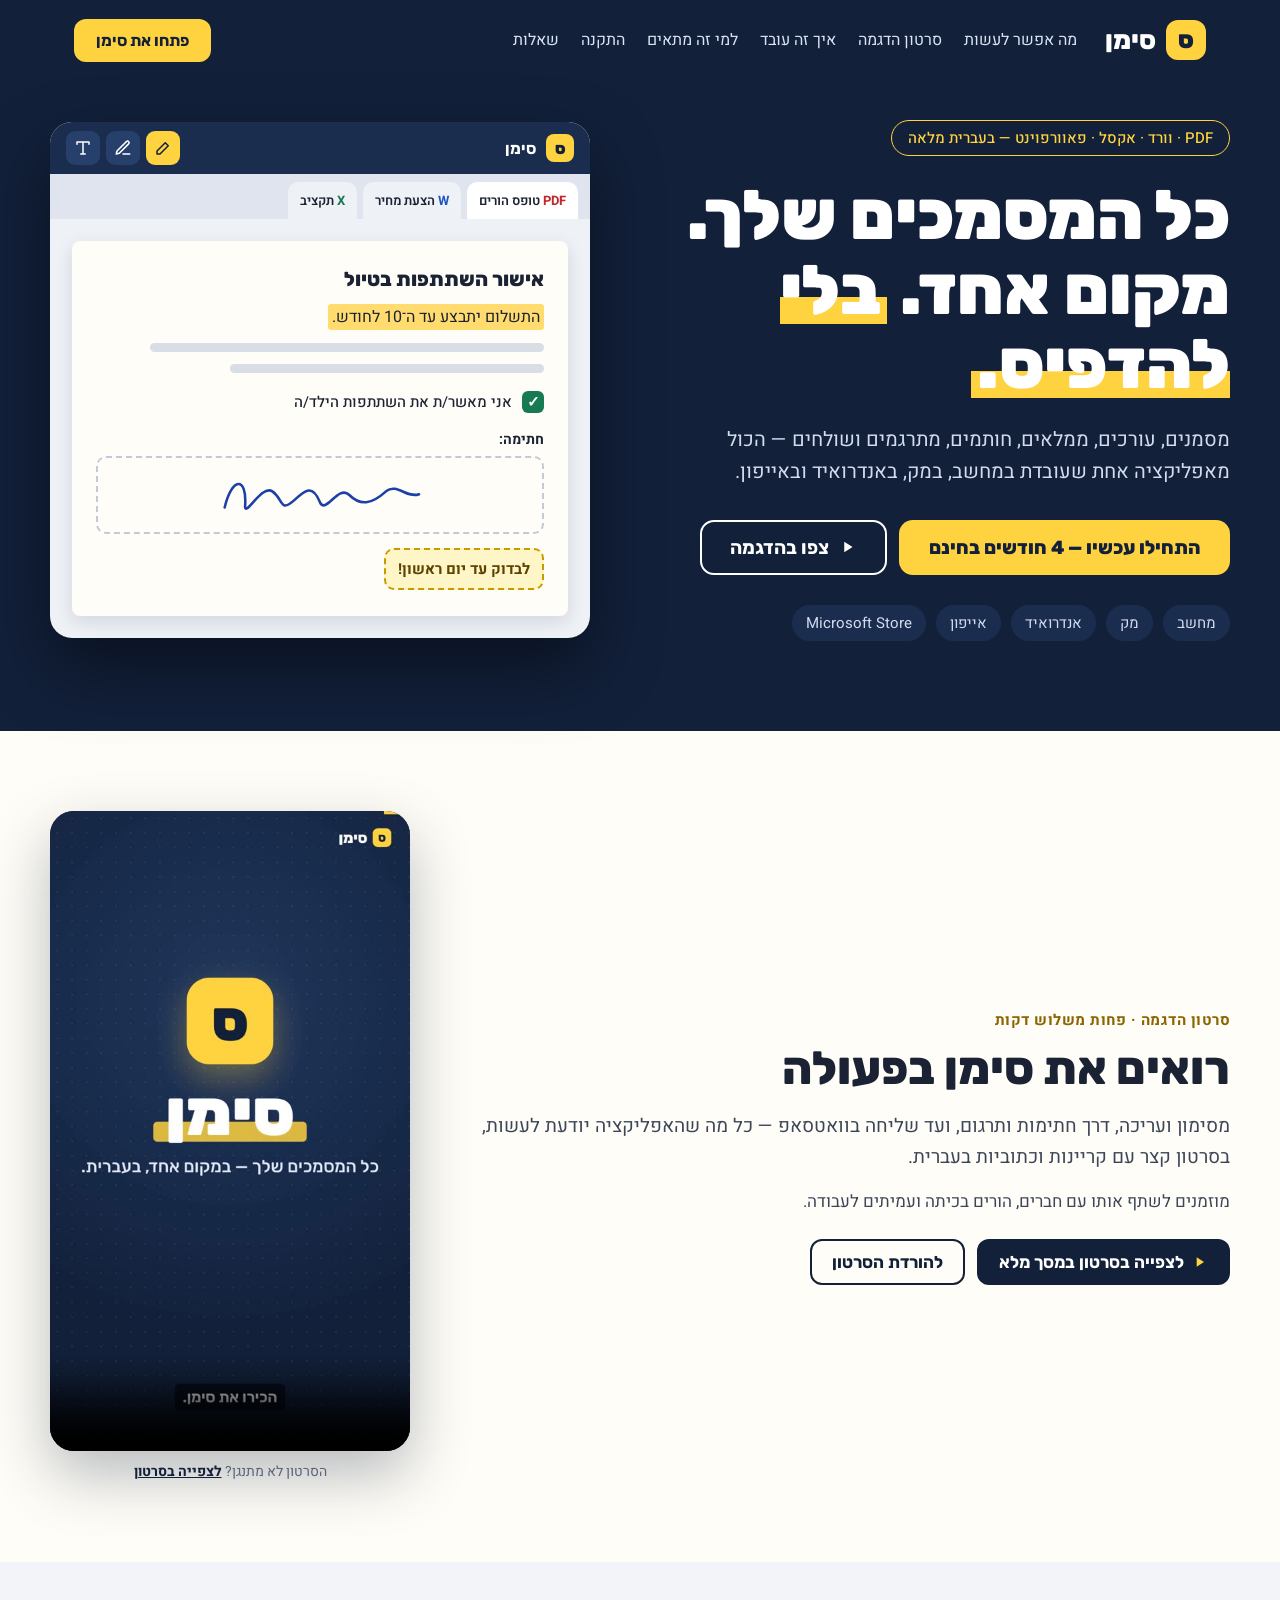
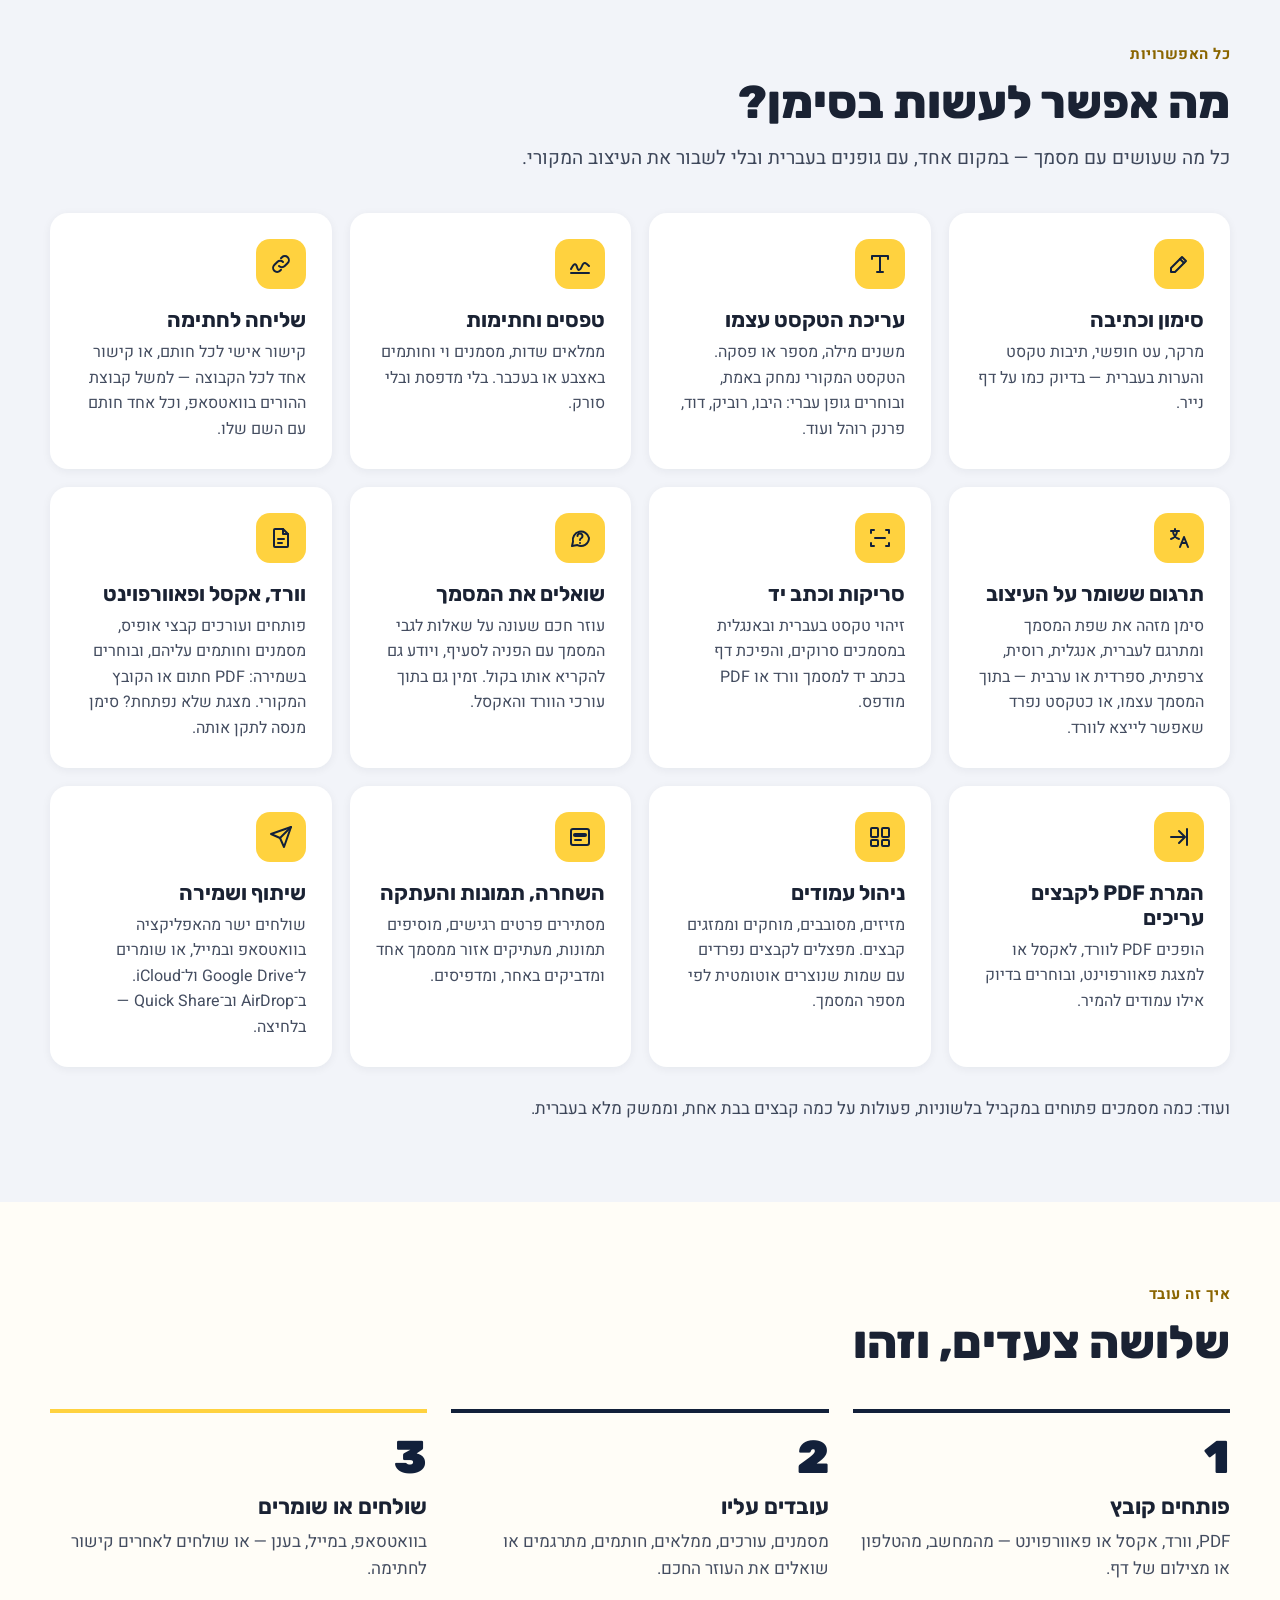
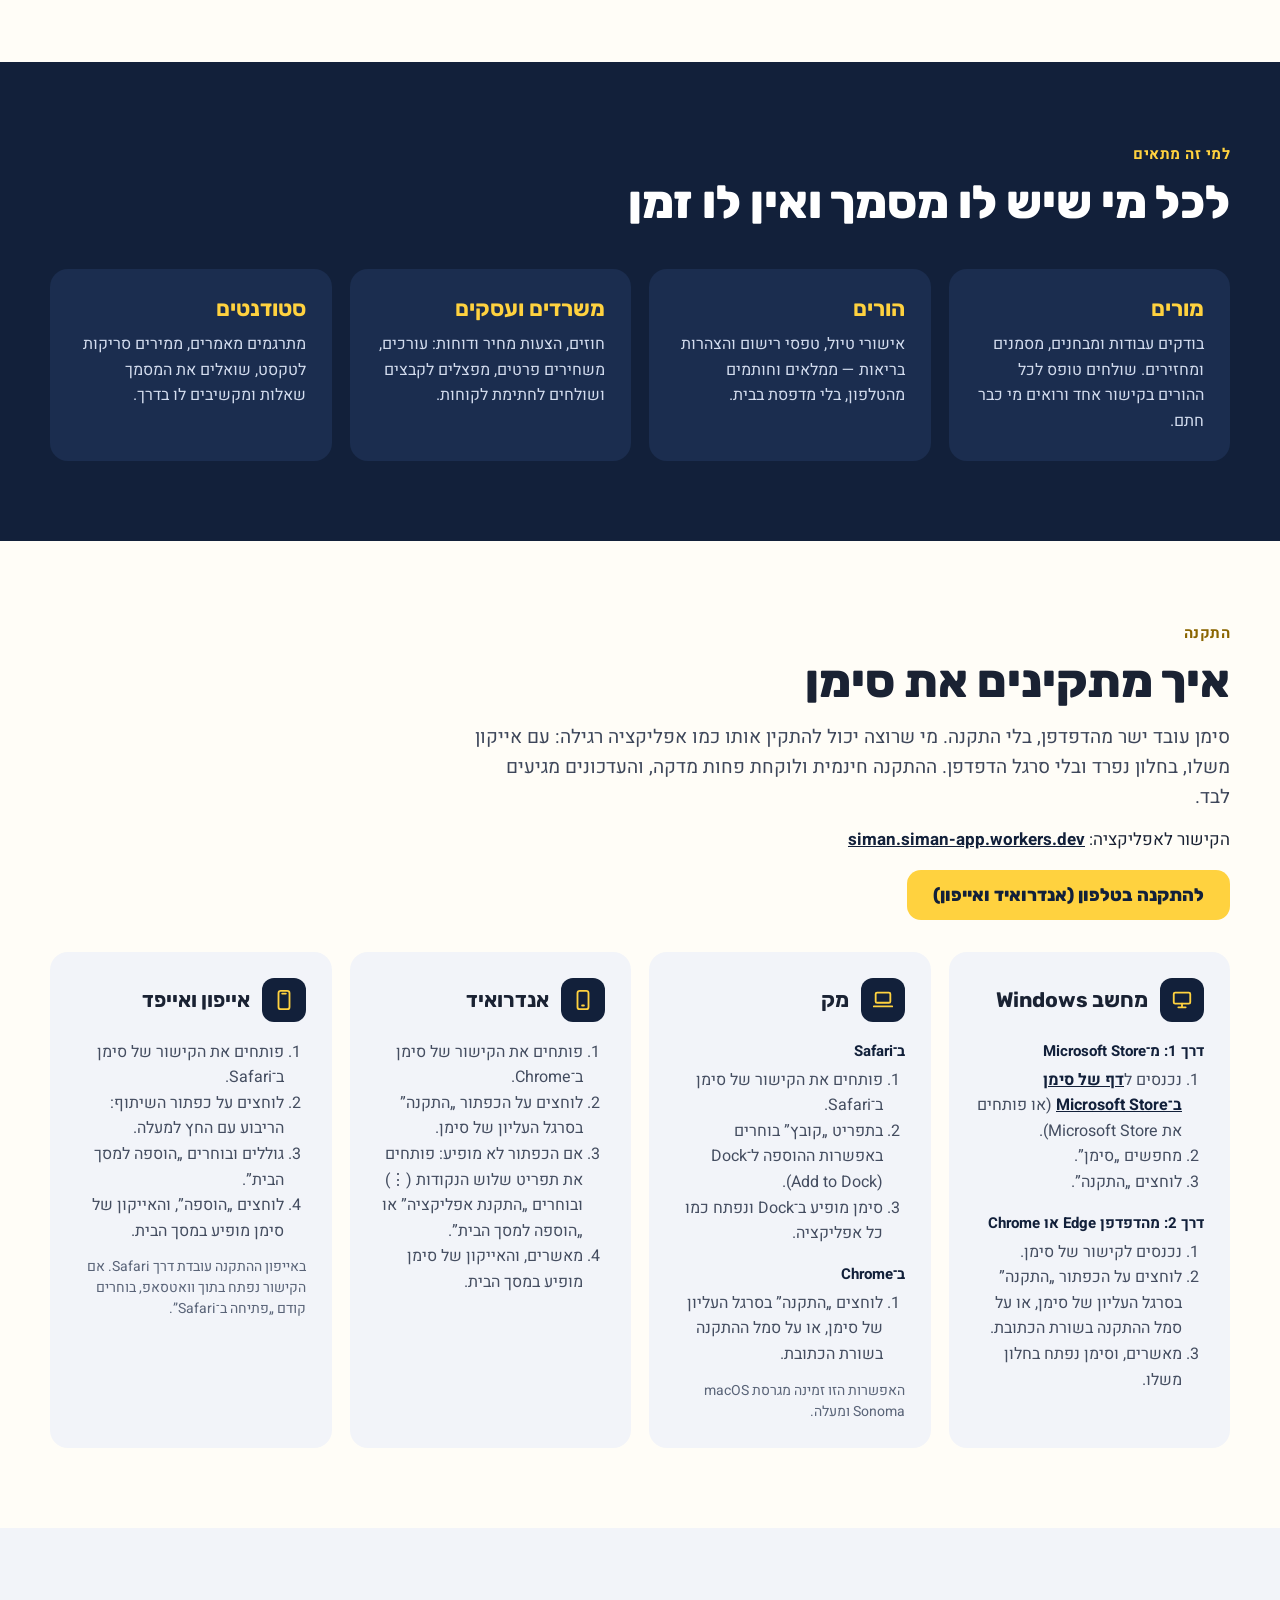
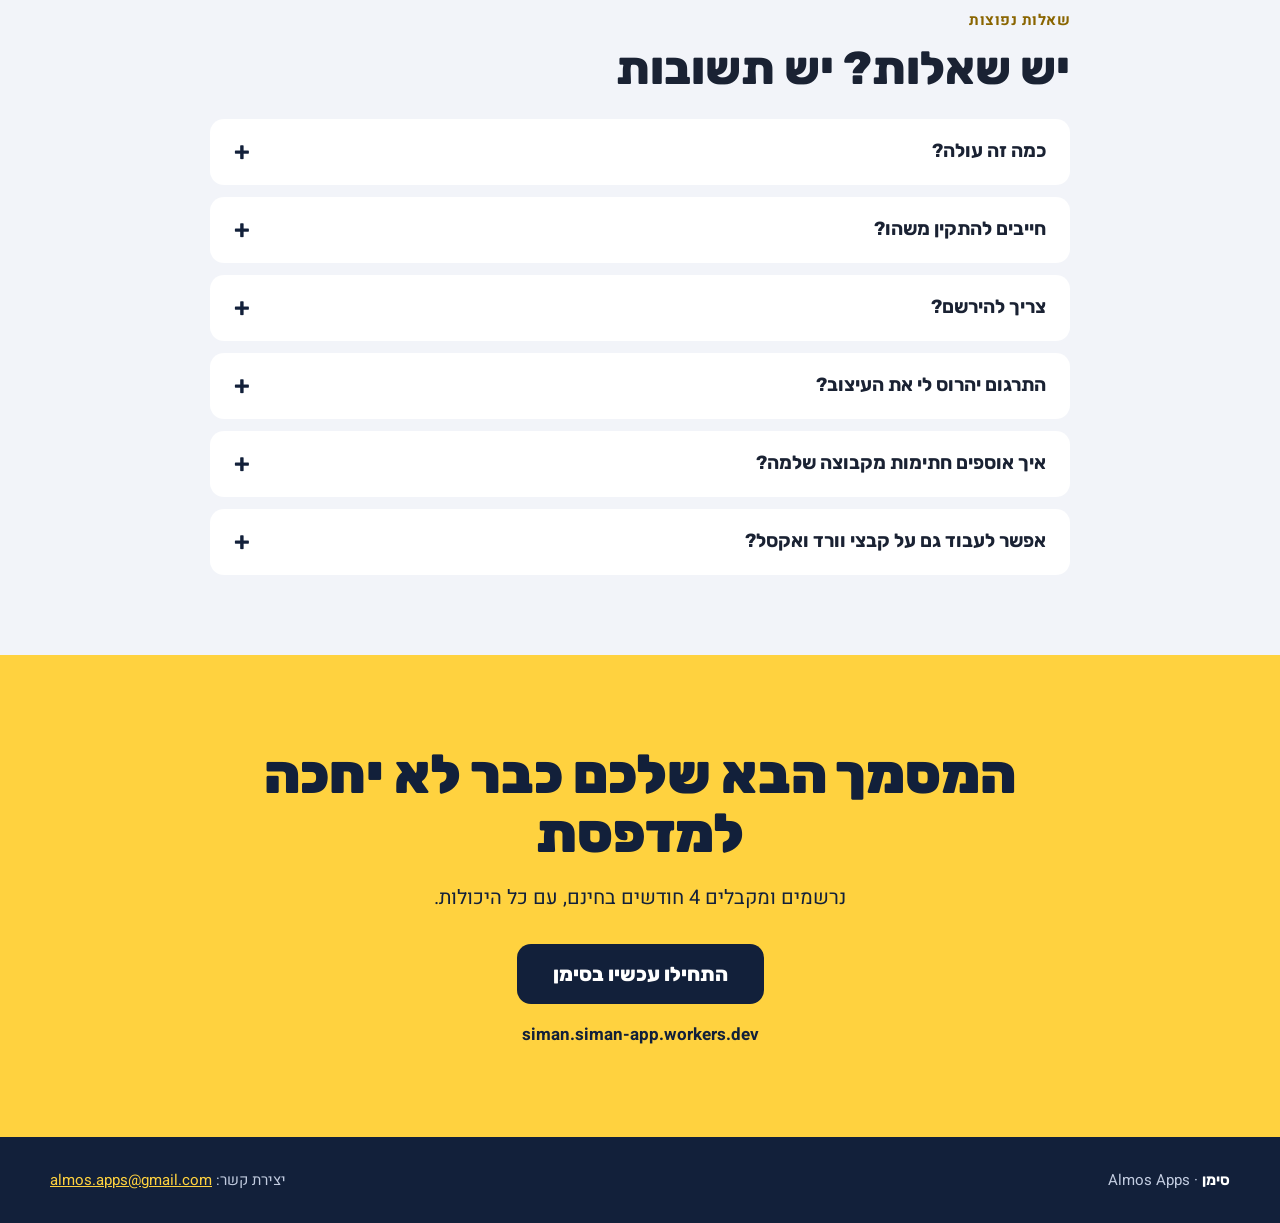
==== about.html @ 21845bb1 "Add files via upload" ====
<!doctype html>
<html lang="he" dir="rtl">
<head>
<meta charset="utf-8">
<script>if((location.protocol!=='https:'&&location.protocol!=='http:')||/\.github\.io$/.test(location.hostname))location.replace('https://siman.siman-app.workers.dev/about.html'+location.hash);</script>
<meta property="og:title" content="סימן — כל המסמכים שלך במקום אחד">
<meta property="og:description" content="חתימה, מילוי טפסים, סימון, תרגום ועריכה של מסמכים — בעברית מלאה.">
<meta property="og:image" content="https://siman.siman-app.workers.dev/icon-512.png">
<title>סימן — כל המסמכים שלך במקום אחד</title>
<meta name="viewport" content="width=device-width, initial-scale=1">
<meta name="description" content="סימן — מסמנים, עורכים, חותמים, מתרגמים ושולחים PDF, וורד, אקסל ופאוורפוינט. בעברית, בכל מכשיר.">
<meta property="og:title" content="סימן — כל המסמכים שלך במקום אחד">
<meta property="og:description" content="מסמנים, עורכים, חותמים, מתרגמים ושולחים — בלי להדפיס. התחילו בחינם.">
<link rel="icon" href="icon-192.png">
<style>html{scroll-behavior:smooth}*{box-sizing:border-box}img,video{max-width:100%}
@media print{#video video{display:none}#video .pv{display:block!important}header nav{display:none}section{break-inside:avoid}}</style>

<link rel="preconnect" href="https://fonts.googleapis.com">
<link href="https://fonts.googleapis.com/css2?family=Rubik:wght@400;500;600;700;800;900&amp;family=Heebo:wght@400;500;700&amp;display=swap" rel="stylesheet">
<style>
body{margin:0;background:#fffdf7}
a{color:#12203a}a:hover{color:#26406b}
details summary{cursor:pointer;list-style:none}
details summary::-webkit-details-marker{display:none}
details[open] .plus{transform:rotate(45deg)}
</style>

</head>
<body>


<div dir="rtl" style="direction: rtl; text-align: right; font-family: 'Heebo', 'Rubik', Arial, sans-serif; color: #1a2233; background: #fffdf7; min-height: 100vh">

<!-- NAV -->
<header style="background: #12203a; color: #ffffff">
<div style="max-width: 1180px; margin: 0 auto; padding: 18px 24px; display: flex; flex-wrap: wrap; align-items: center; gap: 16px 28px">
<a href="#top" style="display: flex; align-items: center; gap: 10px; text-decoration: none; color: #ffffff">
<span style="width: 40px; height: 40px; border-radius: 12px; background: #ffd23f; color: #12203a; display: flex; align-items: center; justify-content: center; font-family: 'Rubik', sans-serif; font-weight: 900; font-size: 24px">ס</span>
<span style="font-family: 'Rubik', sans-serif; font-weight: 800; font-size: 26px">סימן</span>
</a>
<nav style="display: flex; flex-wrap: wrap; gap: 6px 22px; flex: 1 1 320px; font-size: 16px">
<a href="#features" style="color: #dbe4f5; text-decoration: none; padding: 10px 0">מה אפשר לעשות</a>
<a href="#video" style="color: #dbe4f5; text-decoration: none; padding: 10px 0">סרטון הדגמה</a>
<a href="#how" style="color: #dbe4f5; text-decoration: none; padding: 10px 0">איך זה עובד</a>
<a href="#who" style="color: #dbe4f5; text-decoration: none; padding: 10px 0">למי זה מתאים</a>
<a href="#install" style="color: #dbe4f5; text-decoration: none; padding: 10px 0">התקנה</a>
<a href="#faq" style="color: #dbe4f5; text-decoration: none; padding: 10px 0">שאלות</a>
</nav>
<a href="https://siman.siman-app.workers.dev/" style="background: #ffd23f; color: #12203a; text-decoration: none; font-family: 'Rubik', sans-serif; font-weight: 700; font-size: 16px; padding: 12px 22px; border-radius: 12px">פתחו את סימן</a>
</div>
</header>

<!-- HERO -->
<section id="top" style="background: #12203a; color: #ffffff; padding: 40px 24px 90px">
<div style="max-width: 1180px; margin: 0 auto; display: flex; flex-wrap: wrap; align-items: center; gap: 56px">
<div style="flex: 1 1 440px; min-width: 0">
<span style="display: inline-block; border: 1px solid #ffd23f; color: #ffd23f; border-radius: 999px; padding: 6px 16px; font-size: 15px; font-weight: 500">PDF · וורד · אקסל · פאוורפוינט — בעברית מלאה</span>
<h1 style="font-family: 'Rubik', sans-serif; font-weight: 900; font-size: clamp(2.6rem, 5.4vw, 4.4rem); line-height: 1.08; margin: 22px 0 0">כל המסמכים שלך.<br>מקום אחד. <span style="background: linear-gradient(transparent 58%, #ffd23f 58%, #ffd23f 92%, transparent 92%); color: #ffffff; padding: 0 6px">בלי להדפיס.</span></h1>
<p style="font-size: 20px; line-height: 1.6; color: #d3dcee; margin: 22px 0 0; max-width: 560px">מסמנים, עורכים, ממלאים, חותמים, מתרגמים ושולחים — הכול מאפליקציה אחת שעובדת במחשב, במק, באנדרואיד ובאייפון.</p>
<div style="display: flex; flex-wrap: wrap; gap: 12px; margin-top: 32px">
<a href="https://siman.siman-app.workers.dev/" style="background: #ffd23f; color: #12203a; text-decoration: none; font-family: 'Rubik', sans-serif; font-weight: 800; font-size: 19px; padding: 16px 30px; border-radius: 14px">התחילו עכשיו — 4 חודשים בחינם</a>
<a href="#video" style="border: 2px solid #ffffff; color: #ffffff; text-decoration: none; font-family: 'Rubik', sans-serif; font-weight: 700; font-size: 19px; padding: 14px 28px; border-radius: 14px; display: inline-flex; align-items: center; gap: 10px"><svg aria-hidden="true" width="18" height="18" viewBox="0 0 24 24" fill="#ffffff"><path d="M7 5v14l11-7z"></path></svg>צפו בהדגמה</a>
</div>
<div style="display: flex; flex-wrap: wrap; gap: 10px; margin-top: 30px; font-size: 15px; color: #d3dcee">
<span style="background: #1b2d4f; border-radius: 999px; padding: 7px 14px">מחשב</span>
<span style="background: #1b2d4f; border-radius: 999px; padding: 7px 14px">מק</span>
<span style="background: #1b2d4f; border-radius: 999px; padding: 7px 14px">אנדרואיד</span>
<span style="background: #1b2d4f; border-radius: 999px; padding: 7px 14px">אייפון</span>
<span style="background: #1b2d4f; border-radius: 999px; padding: 7px 14px">Microsoft Store</span>
</div>
</div>

<!-- hero mockup -->
<div style="flex: 1 1 420px; min-width: 0; max-width: 540px">
<div style="background: #eef1f6; border-radius: 22px; overflow: hidden; box-shadow: 0 30px 70px rgba(0,0,0,0.45); color: #1a2233">
<div style="background: #1b2d4f; color: #ffffff; height: 52px; display: flex; align-items: center; gap: 10px; padding: 0 16px">
<span style="width: 28px; height: 28px; border-radius: 8px; background: #ffd23f; color: #12203a; font-family: 'Rubik', sans-serif; font-weight: 900; display: flex; align-items: center; justify-content: center">ס</span>
<b style="font-family: 'Rubik', sans-serif">סימן</b>
<div style="display: flex; gap: 6px; margin-inline-start: auto">
<span style="width: 34px; height: 34px; border-radius: 9px; background: #ffd23f; display: flex; align-items: center; justify-content: center"><svg aria-hidden="true" width="18" height="18" viewBox="0 0 24 24" fill="none" stroke="#12203a" stroke-width="2" stroke-linecap="round" stroke-linejoin="round"><path d="M4 20h4L19 9l-4-4L4 16z"></path></svg></span>
<span style="width: 34px; height: 34px; border-radius: 9px; background: #26406b; display: flex; align-items: center; justify-content: center"><svg aria-hidden="true" width="18" height="18" viewBox="0 0 24 24" fill="none" stroke="#ffffff" stroke-width="2" stroke-linecap="round" stroke-linejoin="round"><path d="M12 20h9M16.5 3.5a2.1 2.1 0 013 3L7 19l-4 1 1-4z"></path></svg></span>
<span style="width: 34px; height: 34px; border-radius: 9px; background: #26406b; display: flex; align-items: center; justify-content: center"><svg aria-hidden="true" width="18" height="18" viewBox="0 0 24 24" fill="none" stroke="#ffffff" stroke-width="2" stroke-linecap="round" stroke-linejoin="round"><path d="M4 7V4h16v3M9 20h6M12 4v16"></path></svg></span>
</div>
</div>
<div style="display: flex; gap: 6px; padding: 8px 12px 0; background: #dfe4ee; font-size: 13px; font-weight: 600">
<span style="background: #ffffff; border-radius: 10px 10px 0 0; padding: 9px 12px"><b style="color: #c2282d">PDF</b> טופס הורים</span>
<span style="background: #eef1f6; border-radius: 10px 10px 0 0; padding: 9px 12px"><b style="color: #1f56c4">W</b> הצעת מחיר</span>
<span style="background: #eef1f6; border-radius: 10px 10px 0 0; padding: 9px 12px"><b style="color: #177a53">X</b> תקציב</span>
</div>
<div style="padding: 22px">
<div style="background: #fffdf7; border-radius: 8px; box-shadow: 0 6px 18px rgba(20,30,60,0.12); padding: 26px 24px">
<div style="font-family: 'Rubik', sans-serif; font-weight: 800; font-size: 20px">אישור השתתפות בטיול</div>
<div style="margin-top: 14px; font-size: 16px"><span style="background: rgba(255,210,63,0.75); border-radius: 3px; padding: 1px 4px">התשלום יתבצע עד ה־10 לחודש.</span></div>
<div style="height: 9px; border-radius: 5px; background: #d9dde6; margin-top: 14px; width: 88%"></div>
<div style="height: 9px; border-radius: 5px; background: #d9dde6; margin-top: 12px; width: 70%"></div>
<div style="display: flex; align-items: center; gap: 10px; margin-top: 18px; font-size: 15px; font-weight: 500"><span style="width: 22px; height: 22px; border-radius: 6px; background: #177a53; color: #ffffff; display: flex; align-items: center; justify-content: center; font-weight: 900">✓</span>אני מאשר/ת את השתתפות הילד/ה</div>
<div style="margin-top: 16px; font-size: 14px; font-weight: 700">חתימה:</div>
<div style="border: 2px dashed #c3c9d6; border-radius: 10px; height: 78px; margin-top: 6px; display: flex; align-items: center; justify-content: center">
<svg aria-hidden="true" viewBox="0 0 300 90" width="220" height="66"><path d="M20 62 C 30 20, 50 20, 48 58 C 46 80, 70 30, 85 40 C 100 50, 95 70, 115 52 C 130 38, 140 30, 150 55 C 158 72, 175 30, 190 45 C 205 60, 220 58, 240 40 C 255 28, 268 50, 285 44" stroke="#1c3fa8" stroke-width="3.5" fill="none" stroke-linecap="round"></path></svg>
</div>
<div style="margin-top: 14px; display: inline-block; background: #fff6c7; border: 2px dashed #c99a00; border-radius: 10px; padding: 8px 12px; font-weight: 700; color: #5c4300; font-size: 15px">לבדוק עד יום ראשון!</div>
</div>
</div>
</div>
</div>
</div>
</section>

<!-- VIDEO -->
<section id="video" style="padding: 80px 24px; background: #fffdf7">
<div style="max-width: 1180px; margin: 0 auto; display: flex; flex-wrap: wrap; align-items: center; gap: 48px">
<div style="flex: 1 1 380px; min-width: 0">
<span style="color: #8a6500; font-weight: 700; font-size: 15px; letter-spacing: 0.5px">סרטון הדגמה · פחות משלוש דקות</span>
<h2 style="font-family: 'Rubik', sans-serif; font-weight: 800; font-size: clamp(2rem, 3.6vw, 2.9rem); line-height: 1.15; margin: 10px 0 0">רואים את סימן בפעולה</h2>
<p style="font-size: 19px; line-height: 1.65; color: #3d4659; margin: 16px 0 0">מסימון ועריכה, דרך חתימות ותרגום, ועד שליחה בוואטסאפ — כל מה שהאפליקציה יודעת לעשות, בסרטון קצר עם קריינות וכתוביות בעברית.</p>
<p style="font-size: 17px; line-height: 1.6; color: #3d4659; margin: 14px 0 0">מוזמנים לשתף אותו עם חברים, הורים בכיתה ועמיתים לעבודה.</p>
<div style="display: flex; flex-wrap: wrap; gap: 12px; margin-top: 24px">
<a href="#video" id="fsVid" style="background: #12203a; color: #ffffff; text-decoration: none; font-family: 'Rubik', sans-serif; font-weight: 700; font-size: 17px; padding: 13px 22px; border-radius: 12px; display: inline-flex; align-items: center; gap: 8px"><svg aria-hidden="true" width="16" height="16" viewBox="0 0 24 24" fill="#ffd23f"><path d="M7 5v14l11-7z"></path></svg>לצפייה בסרטון במסך מלא</a>
<a href="https://siman.siman-app.workers.dev/siman-demo.mp4" id="dlVid" download="סימן-סרטון-הדגמה.mp4" style="border: 2px solid #12203a; color: #12203a; text-decoration: none; font-family: 'Rubik', sans-serif; font-weight: 700; font-size: 17px; padding: 11px 20px; border-radius: 12px">להורדת הסרטון</a>
</div>
</div>
<div style="flex: 0 1 360px; min-width: 0; margin: 0 auto">
<video src="https://siman.siman-app.workers.dev/siman-demo.mp4" poster="[data-uri]" controls="controls" playsinline="playsinline" preload="metadata" aria-label="סרטון הדגמה של סימן" style="display: block; width: 100%; max-width: 360px; aspect-ratio: 9 / 16; border-radius: 24px; background: #12203a; box-shadow: 0 24px 60px rgba(18,32,58,0.3)"></video><p class="vfb" style="font-size: 14px; color: #5a6478; text-align: center; margin: 10px 0 0">הסרטון לא מתנגן? <a href="https://siman.siman-app.workers.dev/siman-demo.mp4" style="color: #12203a; font-weight: 700">לצפייה בסרטון</a></p><a class="pv" href="https://siman.siman-app.workers.dev/siman-demo.mp4" style="display:none;text-align:center;font-weight:700;font-size:18px;color:#12203a">לצפייה בסרטון ההדגמה: siman.siman-app.workers.dev/about.html</a>
</div>
</div>
</section>

<!-- FEATURES -->
<section id="features" style="padding: 80px 24px; background: #f2f4f9">
<div style="max-width: 1180px; margin: 0 auto">
<div style="max-width: 720px">
<span style="color: #8a6500; font-weight: 700; font-size: 15px; letter-spacing: 0.5px">כל האפשרויות</span>
<h2 style="font-family: 'Rubik', sans-serif; font-weight: 800; font-size: clamp(2rem, 3.6vw, 2.9rem); line-height: 1.15; margin: 10px 0 0">מה אפשר לעשות בסימן?</h2>
<p style="font-size: 19px; line-height: 1.6; color: #3d4659; margin: 14px 0 0">כל מה שעושים עם מסמך — במקום אחד, עם גופנים בעברית ובלי לשבור את העיצוב המקורי.</p>
</div>
<div style="display: grid; grid-template-columns: repeat(auto-fill, minmax(260px, 1fr)); gap: 18px; margin-top: 40px">

<div style="background: #ffffff; border-radius: 18px; padding: 26px; box-shadow: 0 2px 10px rgba(18,32,58,0.06)">
<span style="width: 50px; height: 50px; border-radius: 14px; background: #ffd23f; display: flex; align-items: center; justify-content: center"><svg aria-hidden="true" width="24" height="24" viewBox="0 0 24 24" fill="none" stroke="#12203a" stroke-width="2" stroke-linecap="round" stroke-linejoin="round"><path d="M4 20h4L19 9l-4-4L4 16z"></path><path d="M13 7l4 4"></path></svg></span>
<h3 style="font-family: 'Rubik', sans-serif; font-weight: 700; font-size: 21px; margin: 18px 0 0">סימון וכתיבה</h3>
<p style="font-size: 16px; line-height: 1.6; color: #444d60; margin: 8px 0 0">מרקר, עט חופשי, תיבות טקסט והערות בעברית — בדיוק כמו על דף נייר.</p>
</div>

<div style="background: #ffffff; border-radius: 18px; padding: 26px; box-shadow: 0 2px 10px rgba(18,32,58,0.06)">
<span style="width: 50px; height: 50px; border-radius: 14px; background: #ffd23f; display: flex; align-items: center; justify-content: center"><svg aria-hidden="true" width="24" height="24" viewBox="0 0 24 24" fill="none" stroke="#12203a" stroke-width="2" stroke-linecap="round" stroke-linejoin="round"><path d="M4 7V4h16v3M9 20h6M12 4v16"></path></svg></span>
<h3 style="font-family: 'Rubik', sans-serif; font-weight: 700; font-size: 21px; margin: 18px 0 0">עריכת הטקסט עצמו</h3>
<p style="font-size: 16px; line-height: 1.6; color: #444d60; margin: 8px 0 0">משנים מילה, מספר או פסקה. הטקסט המקורי נמחק באמת, ובוחרים גופן עברי: היבו, רוביק, דוד, פרנק רוהל ועוד.</p>
</div>

<div style="background: #ffffff; border-radius: 18px; padding: 26px; box-shadow: 0 2px 10px rgba(18,32,58,0.06)">
<span style="width: 50px; height: 50px; border-radius: 14px; background: #ffd23f; display: flex; align-items: center; justify-content: center"><svg aria-hidden="true" width="24" height="24" viewBox="0 0 24 24" fill="none" stroke="#12203a" stroke-width="2" stroke-linecap="round" stroke-linejoin="round"><path d="M3 17c3-6 5-6 6-2s3 4 5-1 4-3 7 0"></path><path d="M3 21h18"></path></svg></span>
<h3 style="font-family: 'Rubik', sans-serif; font-weight: 700; font-size: 21px; margin: 18px 0 0">טפסים וחתימות</h3>
<p style="font-size: 16px; line-height: 1.6; color: #444d60; margin: 8px 0 0">ממלאים שדות, מסמנים וי וחותמים באצבע או בעכבר. בלי מדפסת ובלי סורק.</p>
</div>

<div style="background: #ffffff; border-radius: 18px; padding: 26px; box-shadow: 0 2px 10px rgba(18,32,58,0.06)">
<span style="width: 50px; height: 50px; border-radius: 14px; background: #ffd23f; display: flex; align-items: center; justify-content: center"><svg aria-hidden="true" width="24" height="24" viewBox="0 0 24 24" fill="none" stroke="#12203a" stroke-width="2" stroke-linecap="round" stroke-linejoin="round"><path d="M10 14a4 4 0 005.7 0l3-3a4 4 0 00-5.7-5.7l-1 1"></path><path d="M14 10a4 4 0 00-5.7 0l-3 3a4 4 0 005.7 5.7l1-1"></path></svg></span>
<h3 style="font-family: 'Rubik', sans-serif; font-weight: 700; font-size: 21px; margin: 18px 0 0">שליחה לחתימה</h3>
<p style="font-size: 16px; line-height: 1.6; color: #444d60; margin: 8px 0 0">קישור אישי לכל חותם, או קישור אחד לכל הקבוצה — למשל קבוצת ההורים בוואטסאפ, וכל אחד חותם עם השם שלו.</p>
</div>

<div style="background: #ffffff; border-radius: 18px; padding: 26px; box-shadow: 0 2px 10px rgba(18,32,58,0.06)">
<span style="width: 50px; height: 50px; border-radius: 14px; background: #ffd23f; display: flex; align-items: center; justify-content: center"><svg aria-hidden="true" width="24" height="24" viewBox="0 0 24 24" fill="none" stroke="#12203a" stroke-width="2" stroke-linecap="round" stroke-linejoin="round"><path d="M4 5h8M8 3v2M6 5c0 4 3 7 6 8M10 5c0 4-3 7-6 8"></path><path d="M13 21l4-10 4 10M14.5 17h5"></path></svg></span>
<h3 style="font-family: 'Rubik', sans-serif; font-weight: 700; font-size: 21px; margin: 18px 0 0">תרגום ששומר על העיצוב</h3>
<p style="font-size: 16px; line-height: 1.6; color: #444d60; margin: 8px 0 0">סימן מזהה את שפת המסמך ומתרגם לעברית, אנגלית, רוסית, צרפתית, ספרדית או ערבית — בתוך המסמך עצמו, או כטקסט נפרד שאפשר לייצא לוורד.</p>
</div>

<div style="background: #ffffff; border-radius: 18px; padding: 26px; box-shadow: 0 2px 10px rgba(18,32,58,0.06)">
<span style="width: 50px; height: 50px; border-radius: 14px; background: #ffd23f; display: flex; align-items: center; justify-content: center"><svg aria-hidden="true" width="24" height="24" viewBox="0 0 24 24" fill="none" stroke="#12203a" stroke-width="2" stroke-linecap="round" stroke-linejoin="round"><path d="M3 7V4h3M18 4h3v3M21 17v3h-3M6 20H3v-3"></path><path d="M7 12h10"></path></svg></span>
<h3 style="font-family: 'Rubik', sans-serif; font-weight: 700; font-size: 21px; margin: 18px 0 0">סריקות וכתב יד</h3>
<p style="font-size: 16px; line-height: 1.6; color: #444d60; margin: 8px 0 0">זיהוי טקסט בעברית ובאנגלית במסמכים סרוקים, והפיכת דף בכתב יד למסמך וורד או PDF מודפס.</p>
</div>

<div style="background: #ffffff; border-radius: 18px; padding: 26px; box-shadow: 0 2px 10px rgba(18,32,58,0.06)">
<span style="width: 50px; height: 50px; border-radius: 14px; background: #ffd23f; display: flex; align-items: center; justify-content: center"><svg aria-hidden="true" width="24" height="24" viewBox="0 0 24 24" fill="none" stroke="#12203a" stroke-width="2" stroke-linecap="round" stroke-linejoin="round"><path d="M21 12a8 8 0 01-11.6 7.1L4 20l1-4.4A8 8 0 1121 12z"></path><path d="M9.5 10a2.5 2.5 0 114 2c-.8.5-1.5 1-1.5 2M12 17h.01"></path></svg></span>
<h3 style="font-family: 'Rubik', sans-serif; font-weight: 700; font-size: 21px; margin: 18px 0 0">שואלים את המסמך</h3>
<p style="font-size: 16px; line-height: 1.6; color: #444d60; margin: 8px 0 0">עוזר חכם שעונה על שאלות לגבי המסמך עם הפניה לסעיף, ויודע גם להקריא אותו בקול. זמין גם בתוך עורכי הוורד והאקסל.</p>
</div>

<div style="background: #ffffff; border-radius: 18px; padding: 26px; box-shadow: 0 2px 10px rgba(18,32,58,0.06)">
<span style="width: 50px; height: 50px; border-radius: 14px; background: #ffd23f; display: flex; align-items: center; justify-content: center"><svg aria-hidden="true" width="24" height="24" viewBox="0 0 24 24" fill="none" stroke="#12203a" stroke-width="2" stroke-linecap="round" stroke-linejoin="round"><path d="M14 3H6a1 1 0 00-1 1v16a1 1 0 001 1h12a1 1 0 001-1V8z"></path><path d="M14 3v5h5M9 13h6M9 17h4"></path></svg></span>
<h3 style="font-family: 'Rubik', sans-serif; font-weight: 700; font-size: 21px; margin: 18px 0 0">וורד, אקסל ופאוורפוינט</h3>
<p style="font-size: 16px; line-height: 1.6; color: #444d60; margin: 8px 0 0">פותחים ועורכים קבצי אופיס, מסמנים וחותמים עליהם, ובוחרים בשמירה: PDF חתום או הקובץ המקורי. מצגת שלא נפתחת? סימן מנסה לתקן אותה.</p>
</div>

<div style="background: #ffffff; border-radius: 18px; padding: 26px; box-shadow: 0 2px 10px rgba(18,32,58,0.06)">
<span style="width: 50px; height: 50px; border-radius: 14px; background: #ffd23f; display: flex; align-items: center; justify-content: center"><svg aria-hidden="true" width="24" height="24" viewBox="0 0 24 24" fill="none" stroke="#12203a" stroke-width="2" stroke-linecap="round" stroke-linejoin="round"><path d="M4 12h12M12 6l6 6-6 6"></path><path d="M20 4v16"></path></svg></span>
<h3 style="font-family: 'Rubik', sans-serif; font-weight: 700; font-size: 21px; margin: 18px 0 0">המרת PDF לקבצים עריכים</h3>
<p style="font-size: 16px; line-height: 1.6; color: #444d60; margin: 8px 0 0">הופכים PDF לוורד, לאקסל או למצגת פאוורפוינט, ובוחרים בדיוק אילו עמודים להמיר.</p>
</div>

<div style="background: #ffffff; border-radius: 18px; padding: 26px; box-shadow: 0 2px 10px rgba(18,32,58,0.06)">
<span style="width: 50px; height: 50px; border-radius: 14px; background: #ffd23f; display: flex; align-items: center; justify-content: center"><svg aria-hidden="true" width="24" height="24" viewBox="0 0 24 24" fill="none" stroke="#12203a" stroke-width="2" stroke-linecap="round" stroke-linejoin="round"><rect x="3" y="3" width="7" height="9" rx="1"></rect><rect x="14" y="3" width="7" height="9" rx="1"></rect><rect x="3" y="15" width="7" height="6" rx="1"></rect><rect x="14" y="15" width="7" height="6" rx="1"></rect></svg></span>
<h3 style="font-family: 'Rubik', sans-serif; font-weight: 700; font-size: 21px; margin: 18px 0 0">ניהול עמודים</h3>
<p style="font-size: 16px; line-height: 1.6; color: #444d60; margin: 8px 0 0">מזיזים, מסובבים, מוחקים וממזגים קבצים. מפצלים לקבצים נפרדים עם שמות שנוצרים אוטומטית לפי מספר המסמך.</p>
</div>

<div style="background: #ffffff; border-radius: 18px; padding: 26px; box-shadow: 0 2px 10px rgba(18,32,58,0.06)">
<span style="width: 50px; height: 50px; border-radius: 14px; background: #ffd23f; display: flex; align-items: center; justify-content: center"><svg aria-hidden="true" width="24" height="24" viewBox="0 0 24 24" fill="none" stroke="#12203a" stroke-width="2" stroke-linecap="round" stroke-linejoin="round"><rect x="3" y="4" width="18" height="16" rx="2"></rect><path d="M7 10h10" stroke-width="4"></path><path d="M7 15h6"></path></svg></span>
<h3 style="font-family: 'Rubik', sans-serif; font-weight: 700; font-size: 21px; margin: 18px 0 0">השחרה, תמונות והעתקה</h3>
<p style="font-size: 16px; line-height: 1.6; color: #444d60; margin: 8px 0 0">מסתירים פרטים רגישים, מוסיפים תמונות, מעתיקים אזור ממסמך אחד ומדביקים באחר, ומדפיסים.</p>
</div>

<div style="background: #ffffff; border-radius: 18px; padding: 26px; box-shadow: 0 2px 10px rgba(18,32,58,0.06)">
<span style="width: 50px; height: 50px; border-radius: 14px; background: #ffd23f; display: flex; align-items: center; justify-content: center"><svg aria-hidden="true" width="24" height="24" viewBox="0 0 24 24" fill="none" stroke="#12203a" stroke-width="2" stroke-linecap="round" stroke-linejoin="round"><path d="M22 2L11 13"></path><path d="M22 2l-7 20-4-9-9-4z"></path></svg></span>
<h3 style="font-family: 'Rubik', sans-serif; font-weight: 700; font-size: 21px; margin: 18px 0 0">שיתוף ושמירה</h3>
<p style="font-size: 16px; line-height: 1.6; color: #444d60; margin: 8px 0 0">שולחים ישר מהאפליקציה בוואטסאפ ובמייל, או שומרים ל־Google Drive ול־iCloud. ב־AirDrop וב־Quick Share — בלחיצה.</p>
</div>

</div>
<p style="font-size: 17px; color: #3d4659; margin: 28px 0 0; line-height: 1.6">ועוד: כמה מסמכים פתוחים במקביל בלשוניות, פעולות על כמה קבצים בבת אחת, וממשק מלא בעברית.</p>
</div>
</section>

<!-- HOW -->
<section id="how" style="padding: 80px 24px; background: #fffdf7">
<div style="max-width: 1180px; margin: 0 auto">
<span style="color: #8a6500; font-weight: 700; font-size: 15px; letter-spacing: 0.5px">איך זה עובד</span>
<h2 style="font-family: 'Rubik', sans-serif; font-weight: 800; font-size: clamp(2rem, 3.6vw, 2.9rem); line-height: 1.15; margin: 10px 0 0">שלושה צעדים, וזהו</h2>
<div style="display: grid; grid-template-columns: repeat(auto-fit, minmax(260px, 1fr)); gap: 24px; margin-top: 40px">
<div style="border-top: 4px solid #12203a; padding-top: 22px">
<span style="font-family: 'Rubik', sans-serif; font-weight: 900; font-size: 46px; color: #12203a; line-height: 1">1</span>
<h3 style="font-family: 'Rubik', sans-serif; font-weight: 700; font-size: 22px; margin: 12px 0 0">פותחים קובץ</h3>
<p style="font-size: 17px; line-height: 1.6; color: #444d60; margin: 8px 0 0">PDF, וורד, אקסל או פאוורפוינט — מהמחשב, מהטלפון או מצילום של דף.</p>
</div>
<div style="border-top: 4px solid #12203a; padding-top: 22px">
<span style="font-family: 'Rubik', sans-serif; font-weight: 900; font-size: 46px; color: #12203a; line-height: 1">2</span>
<h3 style="font-family: 'Rubik', sans-serif; font-weight: 700; font-size: 22px; margin: 12px 0 0">עובדים עליו</h3>
<p style="font-size: 17px; line-height: 1.6; color: #444d60; margin: 8px 0 0">מסמנים, עורכים, ממלאים, חותמים, מתרגמים או שואלים את העוזר החכם.</p>
</div>
<div style="border-top: 4px solid #ffd23f; padding-top: 22px">
<span style="font-family: 'Rubik', sans-serif; font-weight: 900; font-size: 46px; color: #12203a; line-height: 1">3</span>
<h3 style="font-family: 'Rubik', sans-serif; font-weight: 700; font-size: 22px; margin: 12px 0 0">שולחים או שומרים</h3>
<p style="font-size: 17px; line-height: 1.6; color: #444d60; margin: 8px 0 0">בוואטסאפ, במייל, בענן — או שולחים לאחרים קישור לחתימה.</p>
</div>
</div>
</div>
</section>

<!-- WHO -->
<section id="who" style="padding: 80px 24px; background: #12203a; color: #ffffff">
<div style="max-width: 1180px; margin: 0 auto">
<span style="color: #ffd23f; font-weight: 700; font-size: 15px; letter-spacing: 0.5px">למי זה מתאים</span>
<h2 style="font-family: 'Rubik', sans-serif; font-weight: 800; font-size: clamp(2rem, 3.6vw, 2.9rem); line-height: 1.15; margin: 10px 0 0">לכל מי שיש לו מסמך ואין לו זמן</h2>
<div style="display: grid; grid-template-columns: repeat(auto-fit, minmax(240px, 1fr)); gap: 18px; margin-top: 40px">
<div style="background: #1b2d4f; border-radius: 18px; padding: 26px">
<h3 style="font-family: 'Rubik', sans-serif; font-weight: 700; font-size: 22px; margin: 0; color: #ffd23f">מורים</h3>
<p style="font-size: 16px; line-height: 1.6; color: #d3dcee; margin: 10px 0 0">בודקים עבודות ומבחנים, מסמנים ומחזירים. שולחים טופס לכל ההורים בקישור אחד ורואים מי כבר חתם.</p>
</div>
<div style="background: #1b2d4f; border-radius: 18px; padding: 26px">
<h3 style="font-family: 'Rubik', sans-serif; font-weight: 700; font-size: 22px; margin: 0; color: #ffd23f">הורים</h3>
<p style="font-size: 16px; line-height: 1.6; color: #d3dcee; margin: 10px 0 0">אישורי טיול, טפסי רישום והצהרות בריאות — ממלאים וחותמים מהטלפון, בלי מדפסת בבית.</p>
</div>
<div style="background: #1b2d4f; border-radius: 18px; padding: 26px">
<h3 style="font-family: 'Rubik', sans-serif; font-weight: 700; font-size: 22px; margin: 0; color: #ffd23f">משרדים ועסקים</h3>
<p style="font-size: 16px; line-height: 1.6; color: #d3dcee; margin: 10px 0 0">חוזים, הצעות מחיר ודוחות: עורכים, משחירים פרטים, מפצלים לקבצים ושולחים לחתימת לקוחות.</p>
</div>
<div style="background: #1b2d4f; border-radius: 18px; padding: 26px">
<h3 style="font-family: 'Rubik', sans-serif; font-weight: 700; font-size: 22px; margin: 0; color: #ffd23f">סטודנטים</h3>
<p style="font-size: 16px; line-height: 1.6; color: #d3dcee; margin: 10px 0 0">מתרגמים מאמרים, ממירים סריקות לטקסט, שואלים את המסמך שאלות ומקשיבים לו בדרך.</p>
</div>
</div>
</div>
</section>

<!-- INSTALL -->
<section id="install" style="padding: 80px 24px; background: #fffdf7">
<div style="max-width: 1180px; margin: 0 auto">
<span style="color: #8a6500; font-weight: 700; font-size: 15px; letter-spacing: 0.5px">התקנה</span>
<h2 style="font-family: 'Rubik', sans-serif; font-weight: 800; font-size: clamp(2rem, 3.6vw, 2.9rem); line-height: 1.15; margin: 10px 0 0">איך מתקינים את סימן</h2>
<p style="font-size: 19px; line-height: 1.6; color: #3d4659; margin: 14px 0 0; max-width: 760px">סימן עובד ישר מהדפדפן, בלי התקנה. מי שרוצה יכול להתקין אותו כמו אפליקציה רגילה: עם אייקון משלו, בחלון נפרד ובלי סרגל הדפדפן. ההתקנה חינמית ולוקחת פחות מדקה, והעדכונים מגיעים לבד.</p>
<p style="font-size: 17px; margin: 14px 0 0">הקישור לאפליקציה: <a href="https://siman.siman-app.workers.dev/" dir="ltr" style="font-weight: 700; color: #12203a">siman.siman-app.workers.dev</a></p><p style="margin: 18px 0 0"><a href="https://siman.siman-app.workers.dev/install.html" style="display: inline-block; background: #ffd23f; color: #12203a; text-decoration: none; font-family: 'Rubik', sans-serif; font-weight: 800; font-size: 18px; padding: 14px 26px; border-radius: 14px">להתקנה בטלפון (אנדרואיד ואייפון)</a></p>
<div style="display: grid; grid-template-columns: repeat(auto-fit, minmax(250px, 1fr)); gap: 18px; margin-top: 32px">

<div style="background: #f2f4f9; border-radius: 18px; padding: 26px">
<div style="display: flex; align-items: center; gap: 12px"><span style="width: 44px; height: 44px; border-radius: 12px; background: #12203a; display: flex; align-items: center; justify-content: center"><svg aria-hidden="true" width="22" height="22" viewBox="0 0 24 24" fill="none" stroke="#ffd23f" stroke-width="2" stroke-linecap="round" stroke-linejoin="round"><rect x="3" y="4" width="18" height="12" rx="1.5"></rect><path d="M8 20h8M12 16v4"></path></svg></span><h3 style="font-family: 'Rubik', sans-serif; font-weight: 700; font-size: 21px; margin: 0">מחשב Windows</h3></div>
<p style="font-size: 15px; font-weight: 700; color: #12203a; margin: 18px 0 0">דרך 1: מ־Microsoft Store</p>
<ol style="font-size: 16px; line-height: 1.6; color: #444d60; margin: 6px 0 0; padding-inline-start: 22px">
<li>נכנסים ל<a href="https://apps.microsoft.com/detail/9NWJTDTM2JJX?hl=he&amp;gl=IL" style="color: #12203a; font-weight: 700">דף של סימן ב־Microsoft Store</a> (או פותחים את Microsoft Store).</li>
<li>מחפשים „סימן”.</li>
<li>לוחצים „התקנה”.</li>
</ol>
<p style="font-size: 15px; font-weight: 700; color: #12203a; margin: 16px 0 0">דרך 2: מהדפדפן Edge או Chrome</p>
<ol style="font-size: 16px; line-height: 1.6; color: #444d60; margin: 6px 0 0; padding-inline-start: 22px">
<li>נכנסים לקישור של סימן.</li>
<li>לוחצים על הכפתור „התקנה” בסרגל העליון של סימן, או על סמל ההתקנה בשורת הכתובת.</li>
<li>מאשרים, וסימן נפתח בחלון משלו.</li>
</ol>
</div>

<div style="background: #f2f4f9; border-radius: 18px; padding: 26px">
<div style="display: flex; align-items: center; gap: 12px"><span style="width: 44px; height: 44px; border-radius: 12px; background: #12203a; display: flex; align-items: center; justify-content: center"><svg aria-hidden="true" width="22" height="22" viewBox="0 0 24 24" fill="none" stroke="#ffd23f" stroke-width="2" stroke-linecap="round" stroke-linejoin="round"><rect x="4" y="4" width="16" height="11" rx="1.5"></rect><path d="M2 19h20"></path></svg></span><h3 style="font-family: 'Rubik', sans-serif; font-weight: 700; font-size: 21px; margin: 0">מק</h3></div>
<p style="font-size: 15px; font-weight: 700; color: #12203a; margin: 18px 0 0">ב־Safari</p>
<ol style="font-size: 16px; line-height: 1.6; color: #444d60; margin: 6px 0 0; padding-inline-start: 22px">
<li>פותחים את הקישור של סימן ב־Safari.</li>
<li>בתפריט „קובץ” בוחרים באפשרות ההוספה ל־<bdi>Dock</bdi> (<bdi>Add to Dock</bdi>).</li>
<li>סימן מופיע ב־Dock ונפתח כמו כל אפליקציה.</li>
</ol>
<p style="font-size: 15px; font-weight: 700; color: #12203a; margin: 16px 0 0">ב־Chrome</p>
<ol style="font-size: 16px; line-height: 1.6; color: #444d60; margin: 6px 0 0; padding-inline-start: 22px">
<li>לוחצים „התקנה” בסרגל העליון של סימן, או על סמל ההתקנה בשורת הכתובת.</li>
</ol>
<p style="font-size: 14px; color: #5a6478; margin: 12px 0 0">האפשרות הזו זמינה מגרסת <bdi>macOS Sonoma</bdi> ומעלה.</p>
</div>

<div style="background: #f2f4f9; border-radius: 18px; padding: 26px">
<div style="display: flex; align-items: center; gap: 12px"><span style="width: 44px; height: 44px; border-radius: 12px; background: #12203a; display: flex; align-items: center; justify-content: center"><svg aria-hidden="true" width="22" height="22" viewBox="0 0 24 24" fill="none" stroke="#ffd23f" stroke-width="2" stroke-linecap="round" stroke-linejoin="round"><rect x="6" y="2" width="12" height="20" rx="2.5"></rect><path d="M11 18h2"></path></svg></span><h3 style="font-family: 'Rubik', sans-serif; font-weight: 700; font-size: 21px; margin: 0">אנדרואיד</h3></div>
<ol style="font-size: 16px; line-height: 1.6; color: #444d60; margin: 18px 0 0; padding-inline-start: 22px">
<li>פותחים את הקישור של סימן ב־Chrome.</li>
<li>לוחצים על הכפתור „התקנה” בסרגל העליון של סימן.</li>
<li>אם הכפתור לא מופיע: פותחים את תפריט שלוש הנקודות (⋮) ובוחרים „התקנת אפליקציה” או „הוספה למסך הבית”.</li>
<li>מאשרים, והאייקון של סימן מופיע במסך הבית.</li>
</ol>
</div>

<div style="background: #f2f4f9; border-radius: 18px; padding: 26px">
<div style="display: flex; align-items: center; gap: 12px"><span style="width: 44px; height: 44px; border-radius: 12px; background: #12203a; display: flex; align-items: center; justify-content: center"><svg aria-hidden="true" width="22" height="22" viewBox="0 0 24 24" fill="none" stroke="#ffd23f" stroke-width="2" stroke-linecap="round" stroke-linejoin="round"><rect x="6" y="2" width="12" height="20" rx="2.5"></rect><path d="M10 5h4"></path></svg></span><h3 style="font-family: 'Rubik', sans-serif; font-weight: 700; font-size: 21px; margin: 0">אייפון ואייפד</h3></div>
<ol style="font-size: 16px; line-height: 1.6; color: #444d60; margin: 18px 0 0; padding-inline-start: 22px">
<li>פותחים את הקישור של סימן ב־Safari.</li>
<li>לוחצים על כפתור השיתוף: הריבוע עם החץ למעלה.</li>
<li>גוללים ובוחרים „הוספה למסך הבית”.</li>
<li>לוחצים „הוספה”, והאייקון של סימן מופיע במסך הבית.</li>
</ol>
<p style="font-size: 14px; color: #5a6478; margin: 12px 0 0">באייפון ההתקנה עובדת דרך Safari. אם הקישור נפתח בתוך וואטסאפ, בוחרים קודם „פתיחה ב־Safari”.</p>
</div>

</div>
</div>
</section>

<!-- FAQ -->
<section id="faq" style="padding: 80px 24px; background: #f2f4f9">
<div style="max-width: 860px; margin: 0 auto">
<span style="color: #8a6500; font-weight: 700; font-size: 15px; letter-spacing: 0.5px">שאלות נפוצות</span>
<h2 style="font-family: 'Rubik', sans-serif; font-weight: 800; font-size: clamp(2rem, 3.6vw, 2.9rem); line-height: 1.15; margin: 10px 0 24px">יש שאלות? יש תשובות</h2>
<details style="background: #ffffff; border-radius: 14px; padding: 20px 24px; margin-top: 12px">
<summary style="font-family: 'Rubik', sans-serif; font-weight: 700; font-size: 19px; display: flex; justify-content: space-between; gap: 16px">כמה זה עולה?<span class="plus" style="font-size: 26px; line-height: 1; color: #12203a">+</span></summary>
<p style="font-size: 17px; line-height: 1.65; color: #444d60; margin: 12px 0 0">כל מי שנרשם מקבל 4 חודשי השקה חינמיים, עם כל היכולות, מיום ההרשמה. בהמשך יתווסף מסלול פרימיום בתשלום ליכולות המתקדמות, והיכולות הבסיסיות יישארו חינמיות. נודיע על כך מראש במייל שאיתו נרשמתם.</p>
</details>
<details style="background: #ffffff; border-radius: 14px; padding: 20px 24px; margin-top: 12px">
<summary style="font-family: 'Rubik', sans-serif; font-weight: 700; font-size: 19px; display: flex; justify-content: space-between; gap: 16px">חייבים להתקין משהו?<span class="plus" style="font-size: 26px; line-height: 1; color: #12203a">+</span></summary>
<p style="font-size: 17px; line-height: 1.65; color: #444d60; margin: 12px 0 0">לא. סימן עובד ישר מהדפדפן. מי שרוצה יכול להתקין אותו במחשב או בטלפון, וההוראות לכל מכשיר מופיעות בחלק <a href="#install" style="color: #12203a; font-weight: 700">איך מתקינים את סימן</a>.</p>
</details>
<details style="background: #ffffff; border-radius: 14px; padding: 20px 24px; margin-top: 12px">
<summary style="font-family: 'Rubik', sans-serif; font-weight: 700; font-size: 19px; display: flex; justify-content: space-between; gap: 16px">צריך להירשם?<span class="plus" style="font-size: 26px; line-height: 1; color: #12203a">+</span></summary>
<p style="font-size: 17px; line-height: 1.65; color: #444d60; margin: 12px 0 0">בפתיחה הראשונה מזינים כתובת מייל, וזהו — אפשר להתחיל לעבוד.</p>
</details>
<details style="background: #ffffff; border-radius: 14px; padding: 20px 24px; margin-top: 12px">
<summary style="font-family: 'Rubik', sans-serif; font-weight: 700; font-size: 19px; display: flex; justify-content: space-between; gap: 16px">התרגום יהרוס לי את העיצוב?<span class="plus" style="font-size: 26px; line-height: 1; color: #12203a">+</span></summary>
<p style="font-size: 17px; line-height: 1.65; color: #444d60; margin: 12px 0 0">לא. התרגום נכנס למקום של הטקסט המקורי ושומר על הפריסה. אם מעדיפים, אפשר לקבל את התרגום כטקסט נפרד ולייצא אותו לוורד.</p>
</details>
<details style="background: #ffffff; border-radius: 14px; padding: 20px 24px; margin-top: 12px">
<summary style="font-family: 'Rubik', sans-serif; font-weight: 700; font-size: 19px; display: flex; justify-content: space-between; gap: 16px">איך אוספים חתימות מקבוצה שלמה?<span class="plus" style="font-size: 26px; line-height: 1; color: #12203a">+</span></summary>
<p style="font-size: 17px; line-height: 1.65; color: #444d60; margin: 12px 0 0">יוצרים קישור קבוצתי אחד ושולחים אותו, למשל לקבוצת ההורים. כל אחד פותח, כותב את שמו וחותם. אפשר גם לשלוח קישור אישי לכל חותם בנפרד.</p>
</details>
<details style="background: #ffffff; border-radius: 14px; padding: 20px 24px; margin-top: 12px">
<summary style="font-family: 'Rubik', sans-serif; font-weight: 700; font-size: 19px; display: flex; justify-content: space-between; gap: 16px">אפשר לעבוד גם על קבצי וורד ואקסל?<span class="plus" style="font-size: 26px; line-height: 1; color: #12203a">+</span></summary>
<p style="font-size: 17px; line-height: 1.65; color: #444d60; margin: 12px 0 0">כן. פותחים, עורכים, מסמנים וחותמים, ובשמירה בוחרים אם לקבל PDF חתום או את הקובץ המקורי.</p>
</details>
</div>
</section>

<!-- CTA -->
<section style="padding: 90px 24px; background: #ffd23f; color: #12203a; text-align: center">
<div style="max-width: 760px; margin: 0 auto">
<h2 style="font-family: 'Rubik', sans-serif; font-weight: 900; font-size: clamp(2.2rem, 4.4vw, 3.4rem); line-height: 1.1; margin: 0">המסמך הבא שלכם כבר לא יחכה למדפסת</h2>
<p style="font-size: 20px; line-height: 1.6; margin: 18px 0 0">נרשמים ומקבלים 4 חודשים בחינם, עם כל היכולות.</p>
<a href="https://siman.siman-app.workers.dev/" style="display: inline-block; margin-top: 30px; background: #12203a; color: #ffffff; text-decoration: none; font-family: 'Rubik', sans-serif; font-weight: 800; font-size: 20px; padding: 18px 36px; border-radius: 14px">התחילו עכשיו בסימן</a>
<p style="margin: 18px 0 0; font-size: 17px; font-weight: 700"><span dir="ltr">siman.siman-app.workers.dev</span></p>
</div>
</section>

<footer style="background: #12203a; color: #c2cce0; padding: 32px 24px">
<div style="max-width: 1180px; margin: 0 auto; display: flex; flex-wrap: wrap; justify-content: space-between; gap: 12px 24px; font-size: 15px">
<span><b style="color: #ffffff; font-family: 'Rubik', sans-serif">סימן</b> · Almos Apps</span>
<span>יצירת קשר: <a href="mailto:almos.apps@gmail.com" style="color: #ffd23f" dir="ltr">almos.apps@gmail.com</a></span>
</div>
</footer>

</div>



<script>
// "watch full screen": plays the video on the page, in full screen
(function(){
  const b=document.getElementById('fsVid'),v=document.querySelector('#video video');if(!b||!v)return;
  b.addEventListener('click',e=>{e.preventDefault();v.scrollIntoView({behavior:'smooth',block:'center'});
    try{const p=v.play();if(p&&p.catch)p.catch(()=>{});}catch(_){}
    const f=v.requestFullscreen||v.webkitRequestFullscreen;if(f)f.call(v).catch&&f.call(v).catch(()=>{});else if(v.webkitEnterFullscreen)v.webkitEnterFullscreen();});
})();
</script>
<script>
// download the demo video (also where the browser ignores the download attribute)
(function(){
  const btn=document.getElementById('dlVid');if(!btn)return;
  btn.addEventListener('click',async e=>{
    if(!/^https?:$/.test(location.protocol))return; // opened as a file: let the browser handle the link
    e.preventDefault();const label=btn.textContent;btn.textContent='מוריד את הסרטון…';btn.style.pointerEvents='none';
    try{
      const r=await fetch(btn.getAttribute('href'));if(!r.ok)throw new Error(r.status);
      const url=URL.createObjectURL(await r.blob());
      const a=document.createElement('a');a.href=url;a.download=btn.getAttribute('download')||'siman-demo.mp4';
      document.body.appendChild(a);a.click();setTimeout(()=>{URL.revokeObjectURL(url);a.remove();},4000);
    }catch(_){window.open(btn.getAttribute('href'),'_blank');}
    finally{btn.textContent=label;btn.style.pointerEvents='';}
  });
})();
</script>
</body>
</html>
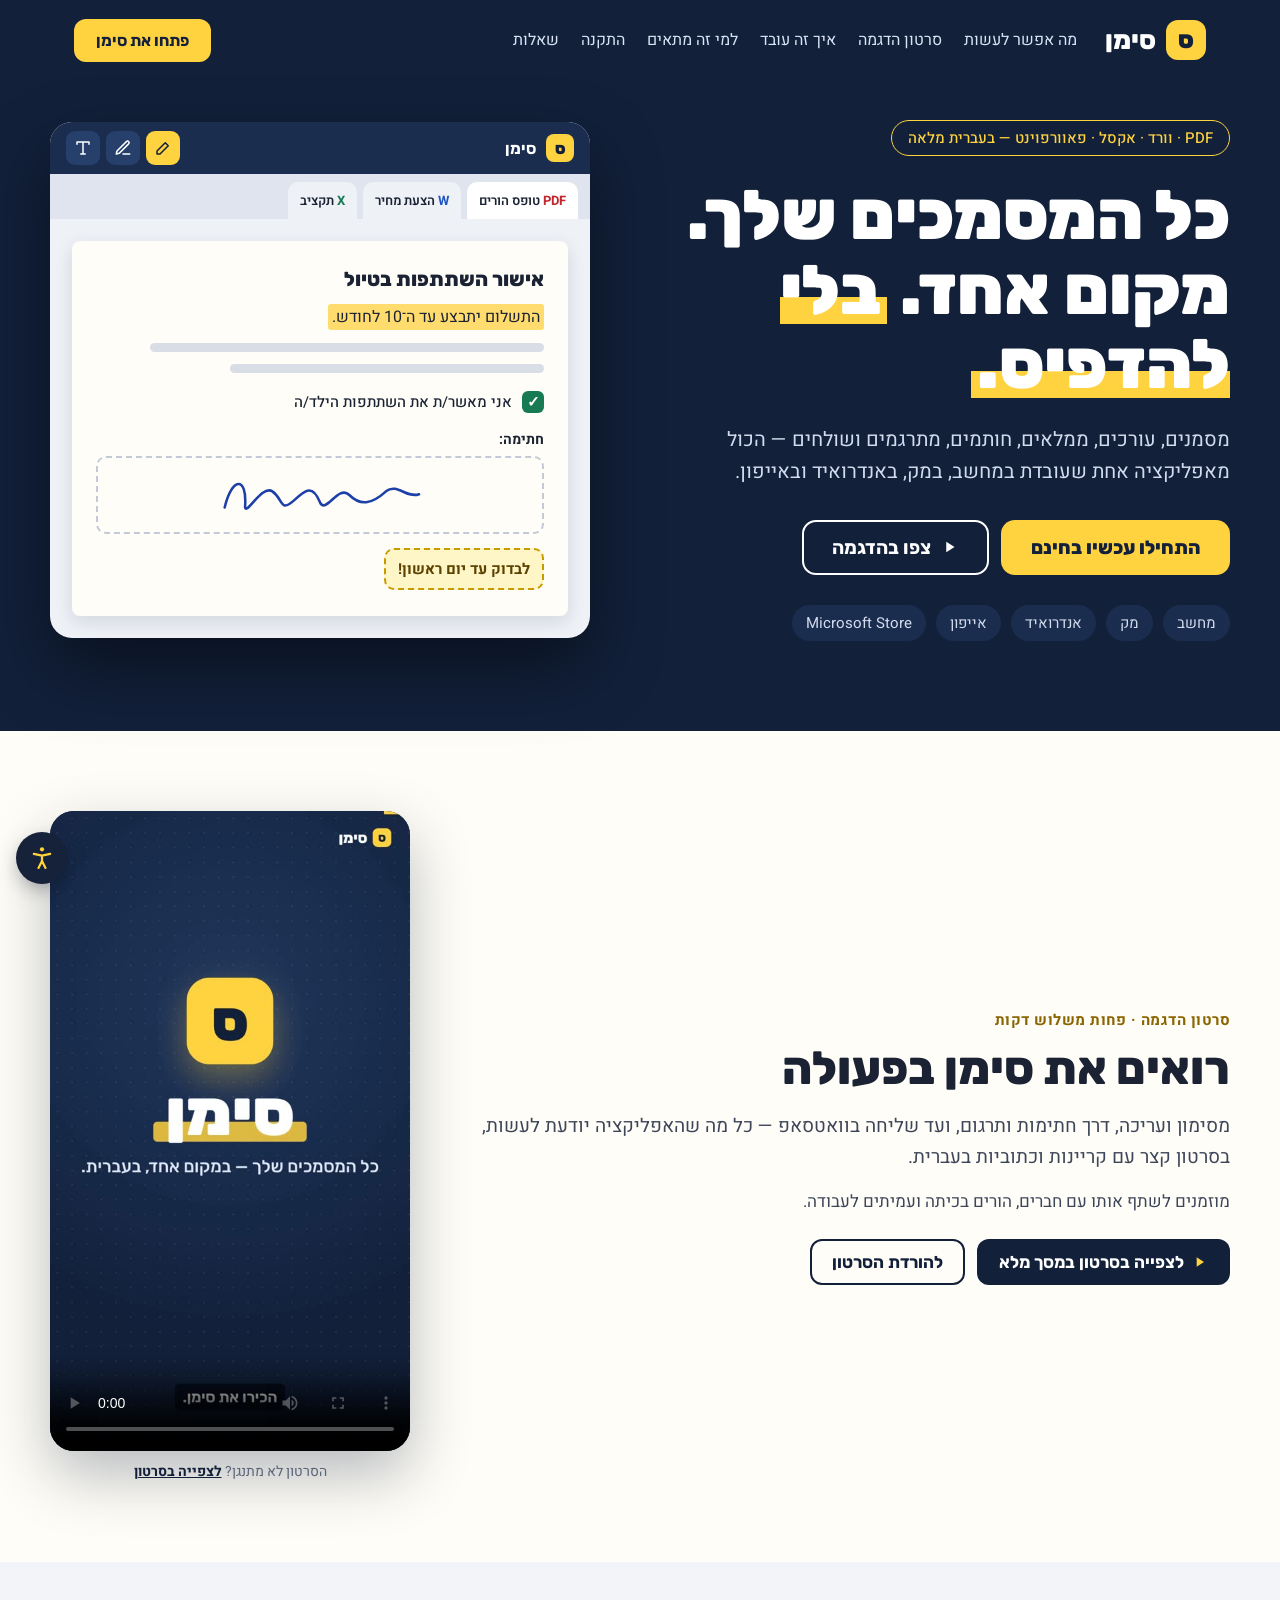
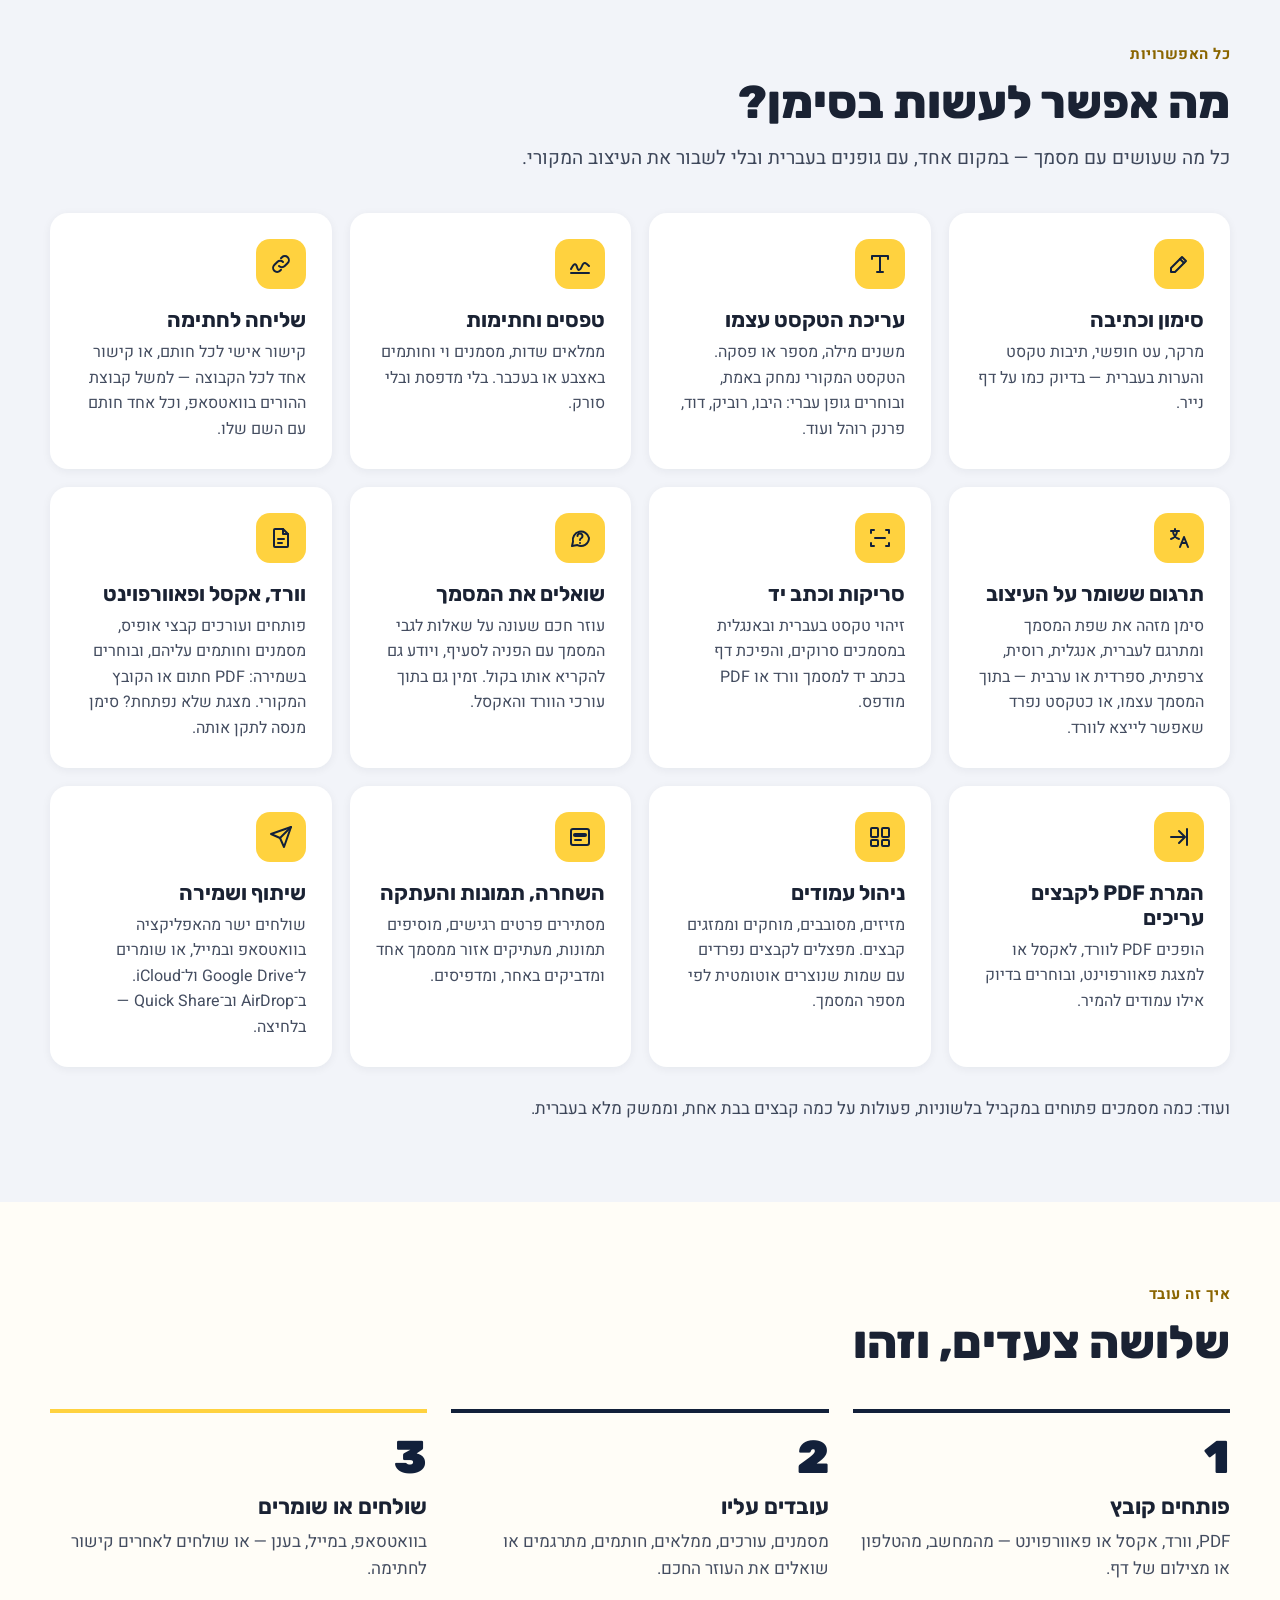
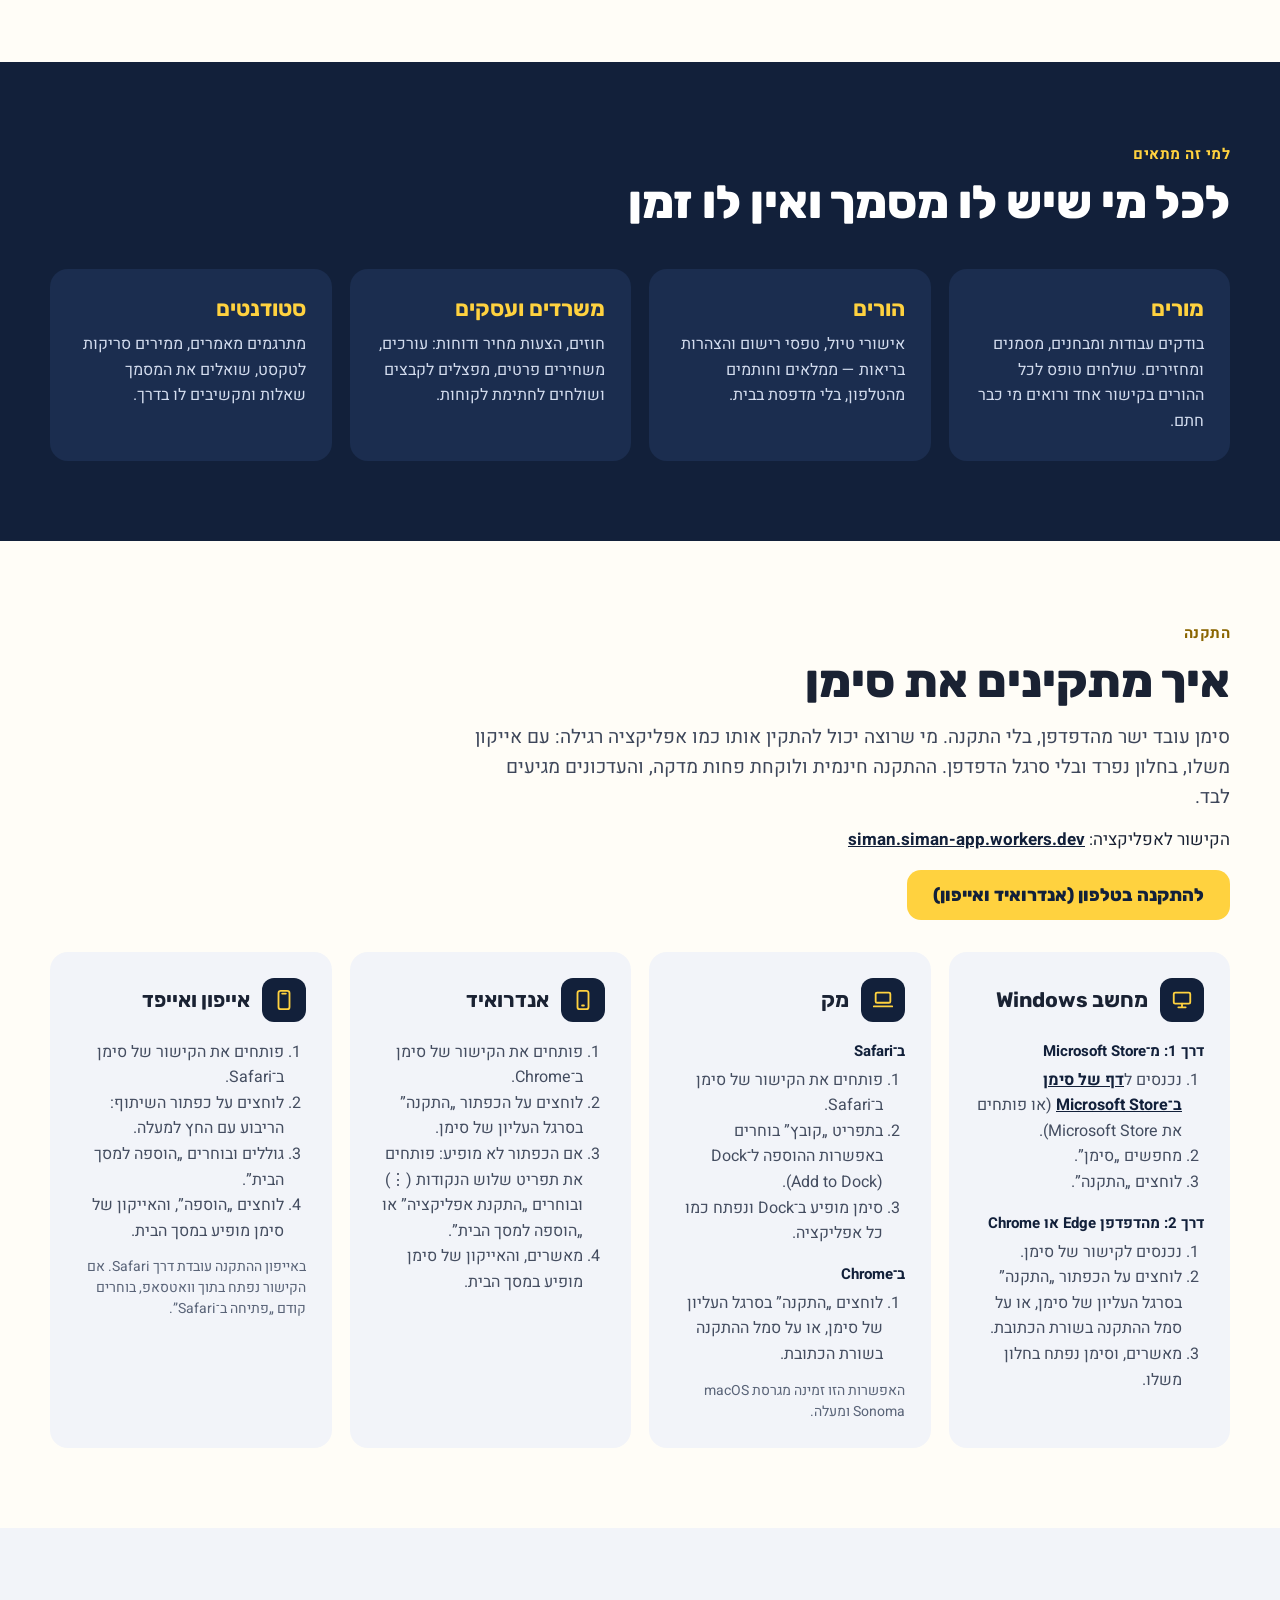
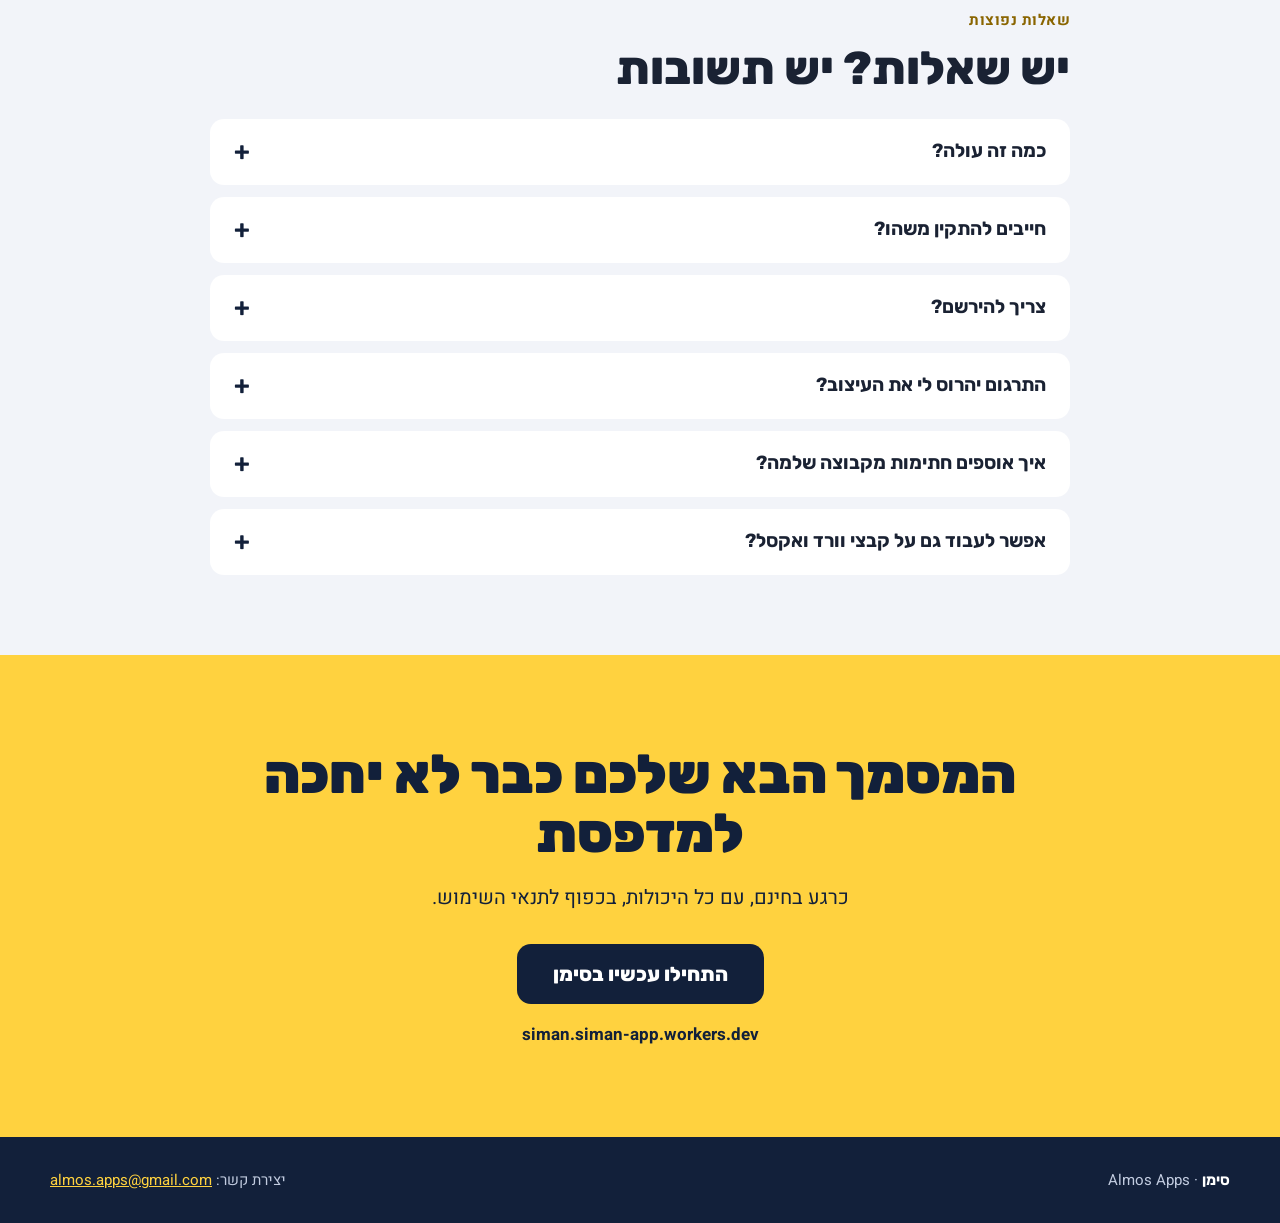
==== commit e5ca442d: "Add files via upload" ====
--- a/about.html
+++ b/about.html
@@ -58,7 +58,7 @@
 <h1 style="font-family: 'Rubik', sans-serif; font-weight: 900; font-size: clamp(2.6rem, 5.4vw, 4.4rem); line-height: 1.08; margin: 22px 0 0">כל המסמכים שלך.<br>מקום אחד. <span style="background: linear-gradient(transparent 58%, #ffd23f 58%, #ffd23f 92%, transparent 92%); color: #ffffff; padding: 0 6px">בלי להדפיס.</span></h1>
 <p style="font-size: 20px; line-height: 1.6; color: #d3dcee; margin: 22px 0 0; max-width: 560px">מסמנים, עורכים, ממלאים, חותמים, מתרגמים ושולחים — הכול מאפליקציה אחת שעובדת במחשב, במק, באנדרואיד ובאייפון.</p>
 <div style="display: flex; flex-wrap: wrap; gap: 12px; margin-top: 32px">
-<a href="https://siman.siman-app.workers.dev/" style="background: #ffd23f; color: #12203a; text-decoration: none; font-family: 'Rubik', sans-serif; font-weight: 800; font-size: 19px; padding: 16px 30px; border-radius: 14px">התחילו עכשיו — 4 חודשים בחינם</a>
+<a href="https://siman.siman-app.workers.dev/" style="background: #ffd23f; color: #12203a; text-decoration: none; font-family: 'Rubik', sans-serif; font-weight: 800; font-size: 19px; padding: 16px 30px; border-radius: 14px">התחילו עכשיו בחינם</a>
 <a href="#video" style="border: 2px solid #ffffff; color: #ffffff; text-decoration: none; font-family: 'Rubik', sans-serif; font-weight: 700; font-size: 19px; padding: 14px 28px; border-radius: 14px; display: inline-flex; align-items: center; gap: 10px"><svg aria-hidden="true" width="18" height="18" viewBox="0 0 24 24" fill="#ffffff"><path d="M7 5v14l11-7z"></path></svg>צפו בהדגמה</a>
 </div>
 <div style="display: flex; flex-wrap: wrap; gap: 10px; margin-top: 30px; font-size: 15px; color: #d3dcee">
@@ -335,7 +335,7 @@
 <h2 style="font-family: 'Rubik', sans-serif; font-weight: 800; font-size: clamp(2rem, 3.6vw, 2.9rem); line-height: 1.15; margin: 10px 0 24px">יש שאלות? יש תשובות</h2>
 <details style="background: #ffffff; border-radius: 14px; padding: 20px 24px; margin-top: 12px">
 <summary style="font-family: 'Rubik', sans-serif; font-weight: 700; font-size: 19px; display: flex; justify-content: space-between; gap: 16px">כמה זה עולה?<span class="plus" style="font-size: 26px; line-height: 1; color: #12203a">+</span></summary>
-<p style="font-size: 17px; line-height: 1.65; color: #444d60; margin: 12px 0 0">כל מי שנרשם מקבל 4 חודשי השקה חינמיים, עם כל היכולות, מיום ההרשמה. בהמשך יתווסף מסלול פרימיום בתשלום ליכולות המתקדמות, והיכולות הבסיסיות יישארו חינמיות. נודיע על כך מראש במייל שאיתו נרשמתם.</p>
+<p style="font-size: 17px; line-height: 1.65; color: #444d60; margin: 12px 0 0">כרגע השימוש בסימן חינמי, עם כל היכולות, לזמן מוגבל ובכפוף ל<a href="terms.html" style="color: #12203a; font-weight: 700">תנאי השימוש</a>. כשמספר המשתמשים יגדל נוסיף אפשרות תשלום, ונודיע על כך מראש במייל שאיתו נרשמתם.</p>
 </details>
 <details style="background: #ffffff; border-radius: 14px; padding: 20px 24px; margin-top: 12px">
 <summary style="font-family: 'Rubik', sans-serif; font-weight: 700; font-size: 19px; display: flex; justify-content: space-between; gap: 16px">חייבים להתקין משהו?<span class="plus" style="font-size: 26px; line-height: 1; color: #12203a">+</span></summary>
@@ -364,7 +364,7 @@
 <section style="padding: 90px 24px; background: #ffd23f; color: #12203a; text-align: center">
 <div style="max-width: 760px; margin: 0 auto">
 <h2 style="font-family: 'Rubik', sans-serif; font-weight: 900; font-size: clamp(2.2rem, 4.4vw, 3.4rem); line-height: 1.1; margin: 0">המסמך הבא שלכם כבר לא יחכה למדפסת</h2>
-<p style="font-size: 20px; line-height: 1.6; margin: 18px 0 0">נרשמים ומקבלים 4 חודשים בחינם, עם כל היכולות.</p>
+<p style="font-size: 20px; line-height: 1.6; margin: 18px 0 0">כרגע בחינם, עם כל היכולות, בכפוף לתנאי השימוש.</p>
 <a href="https://siman.siman-app.workers.dev/" style="display: inline-block; margin-top: 30px; background: #12203a; color: #ffffff; text-decoration: none; font-family: 'Rubik', sans-serif; font-weight: 800; font-size: 20px; padding: 18px 36px; border-radius: 14px">התחילו עכשיו בסימן</a>
 <p style="margin: 18px 0 0; font-size: 17px; font-weight: 700"><span dir="ltr">siman.siman-app.workers.dev</span></p>
 </div>
@@ -407,5 +407,6 @@
   });
 })();
 </script>
+<script src="a11y.js" defer></script>
 </body>
 </html>
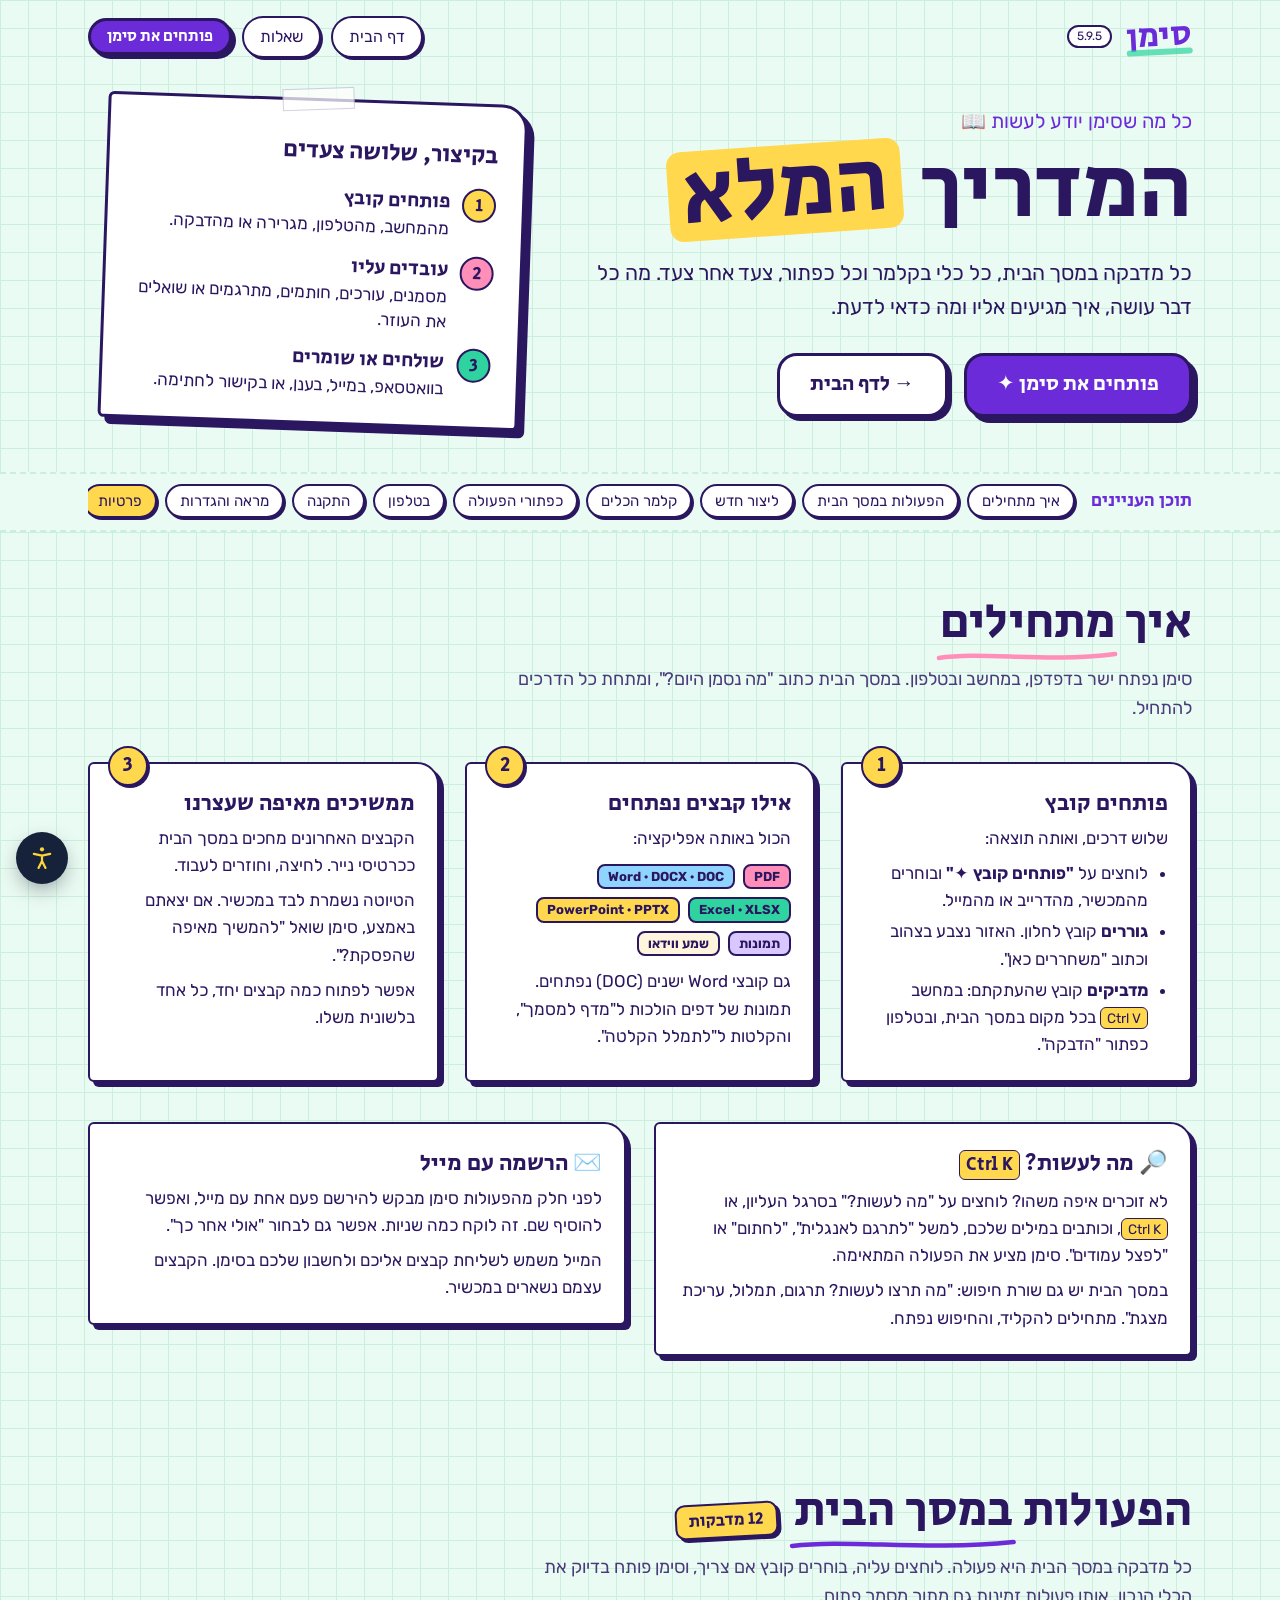
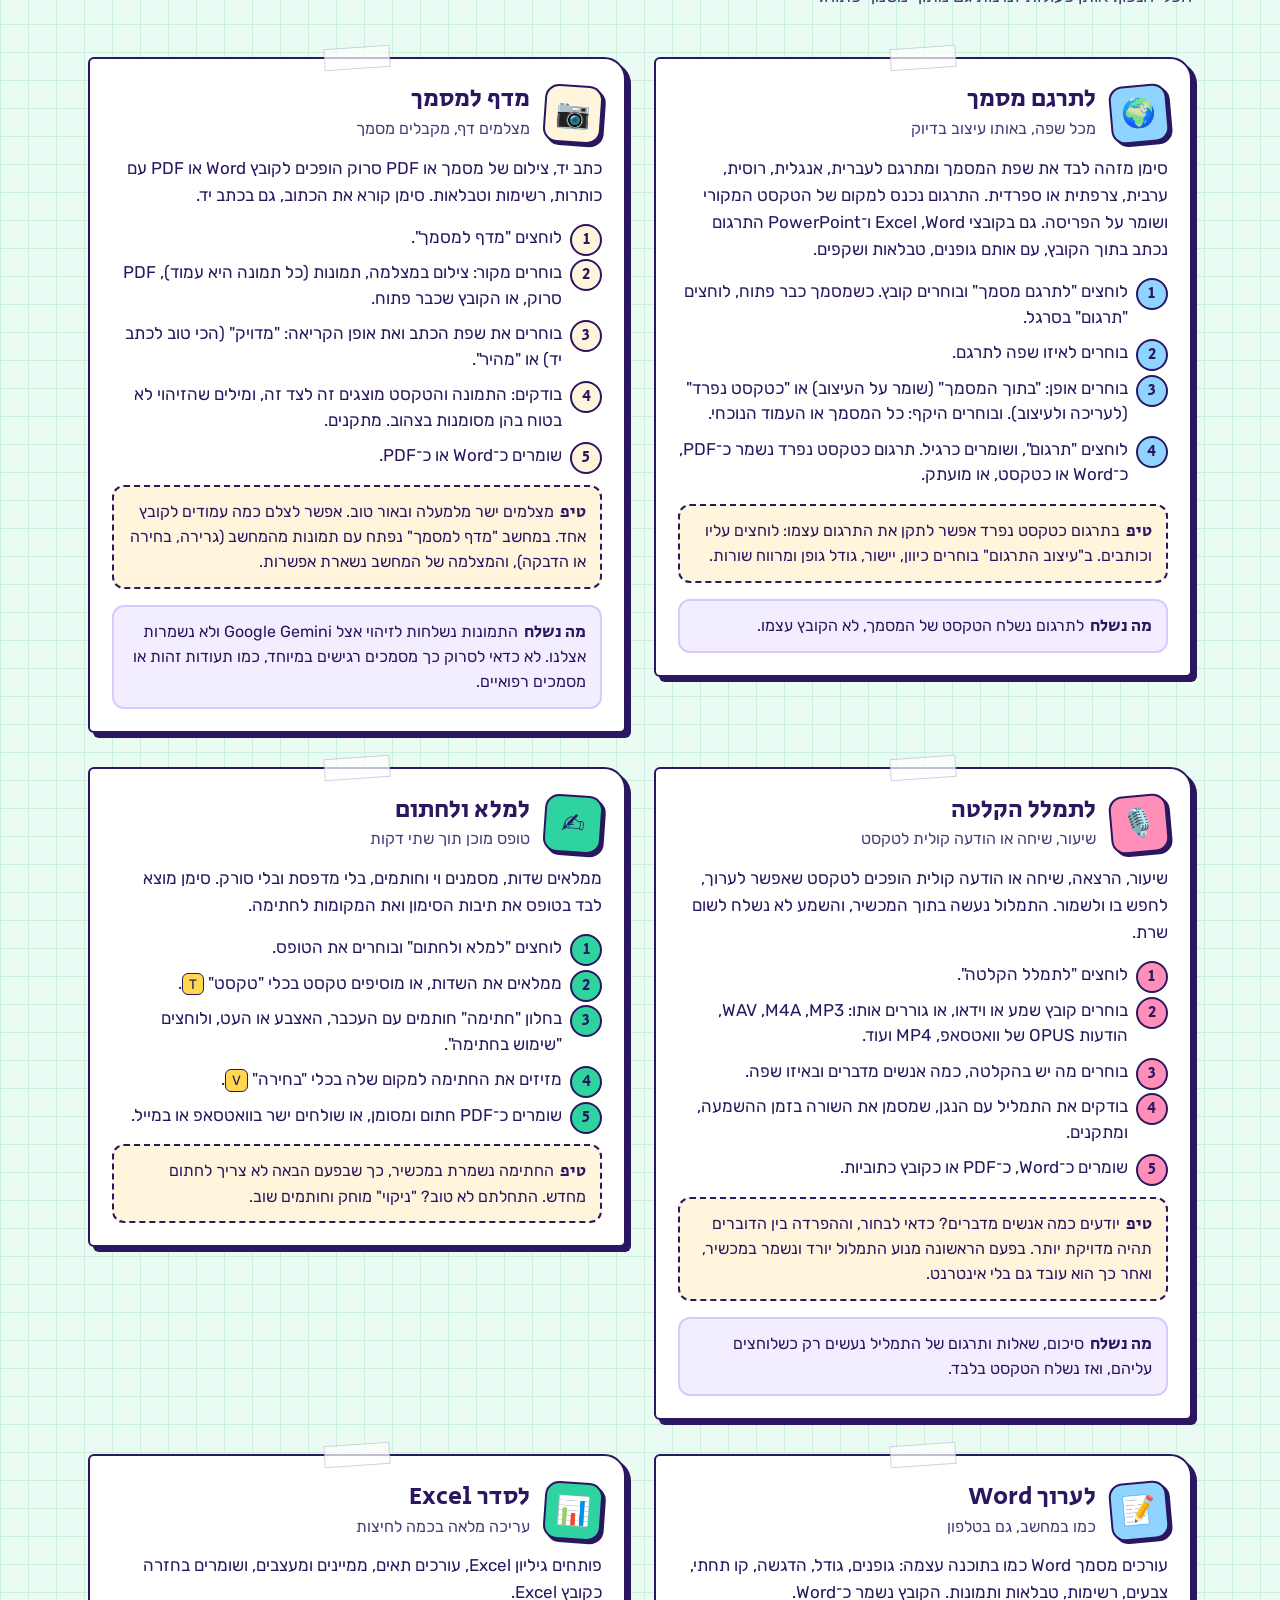
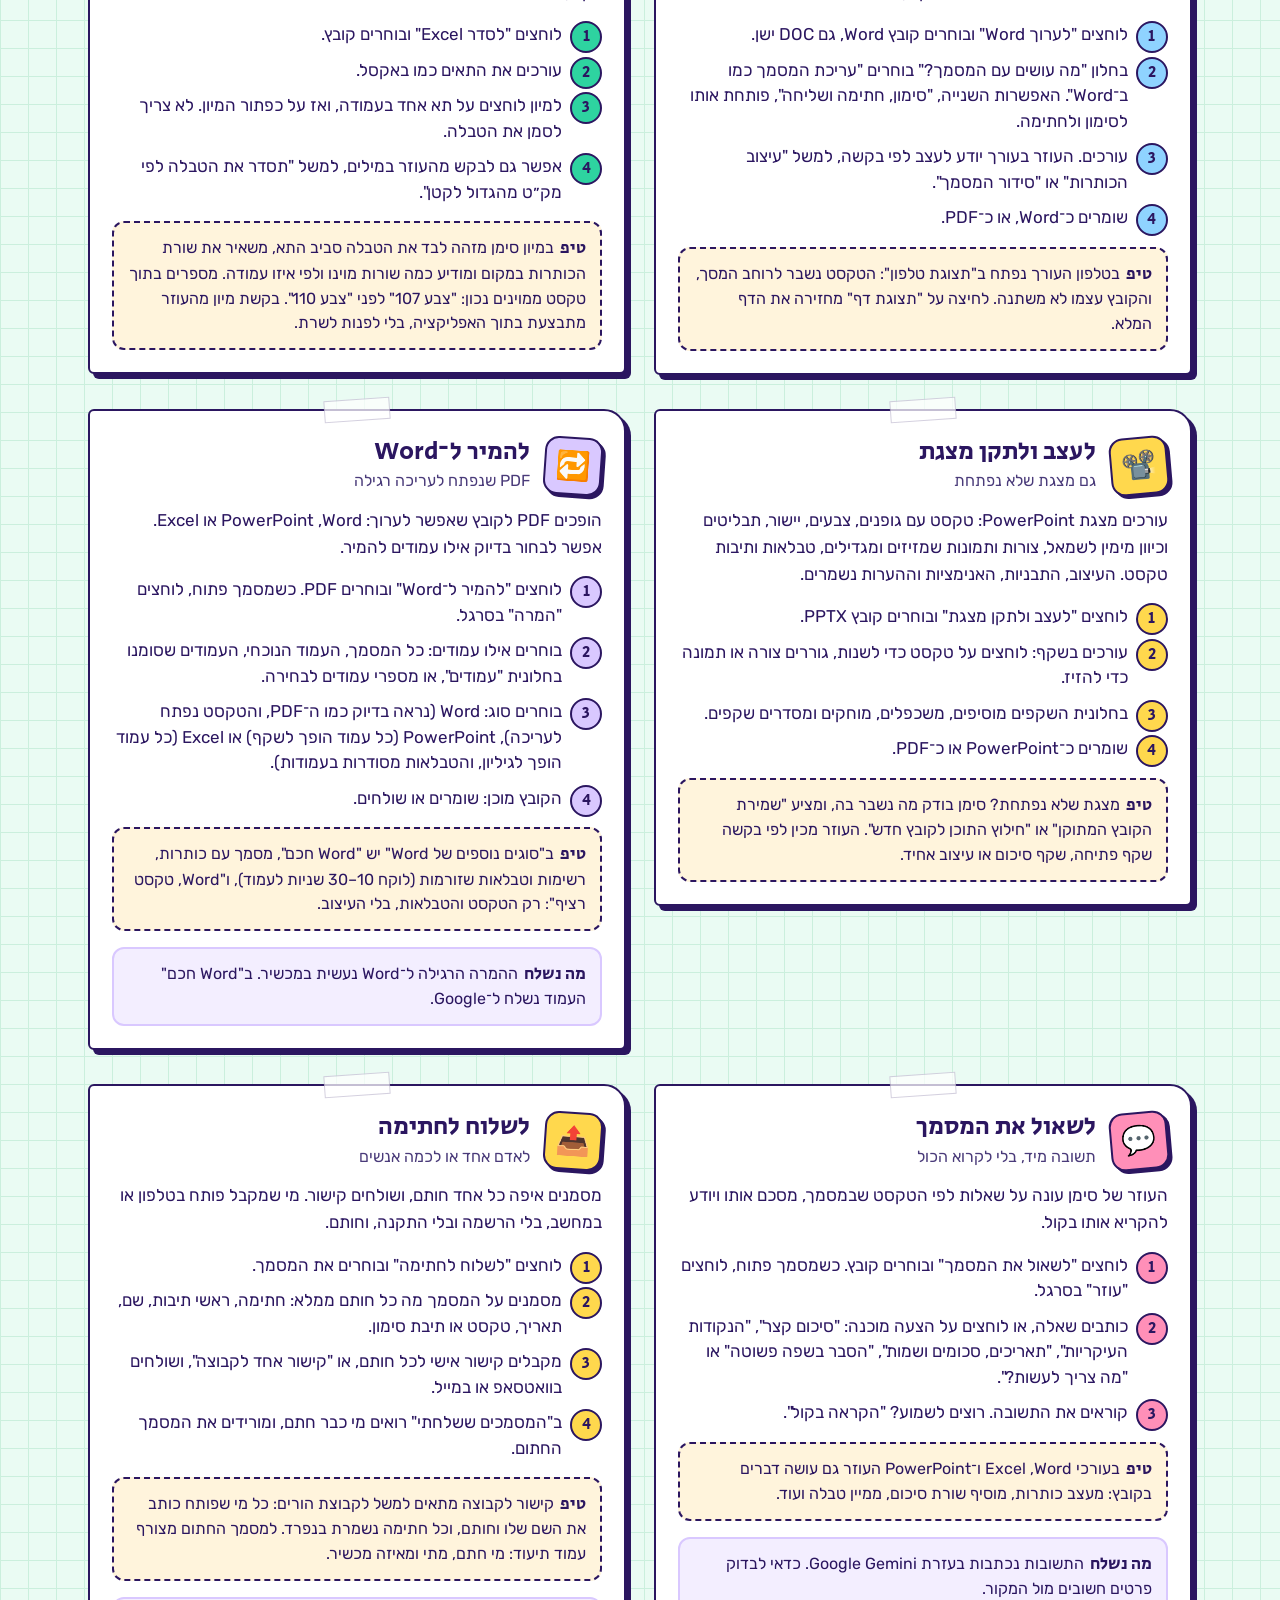
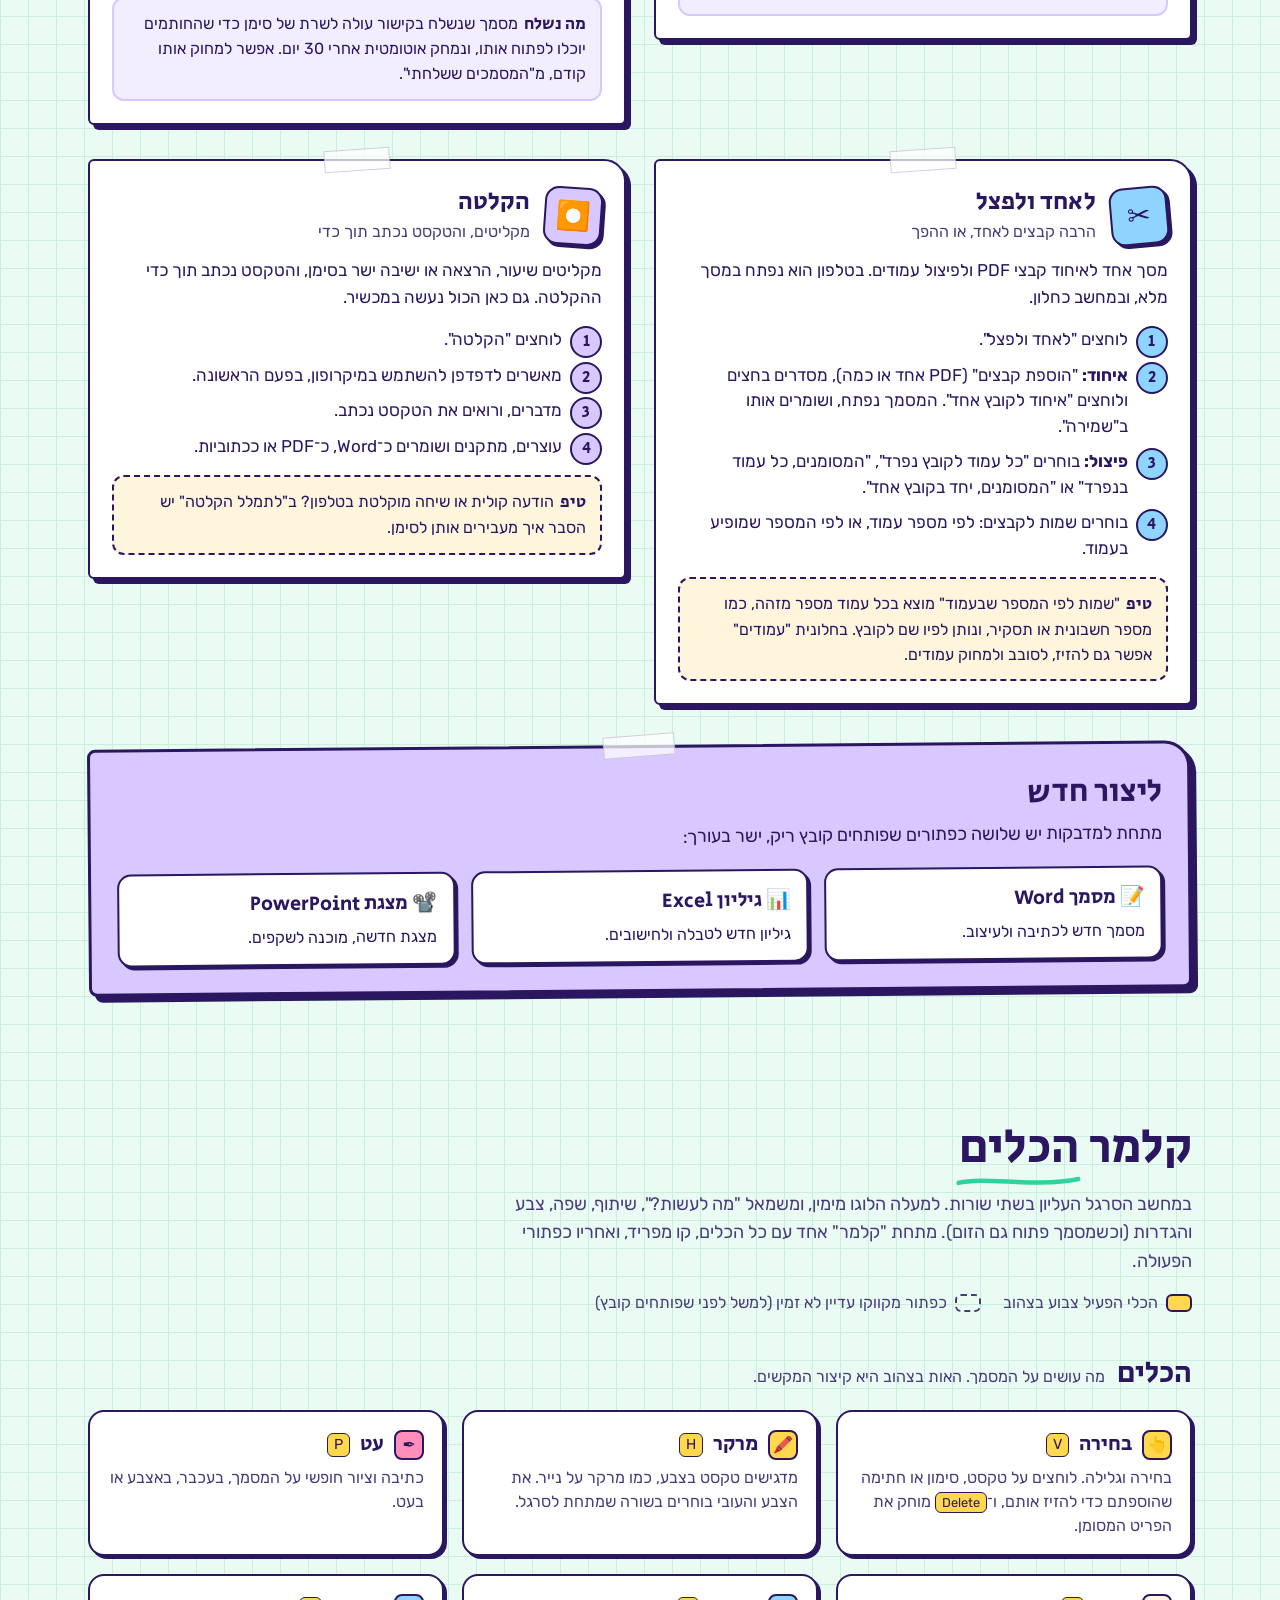
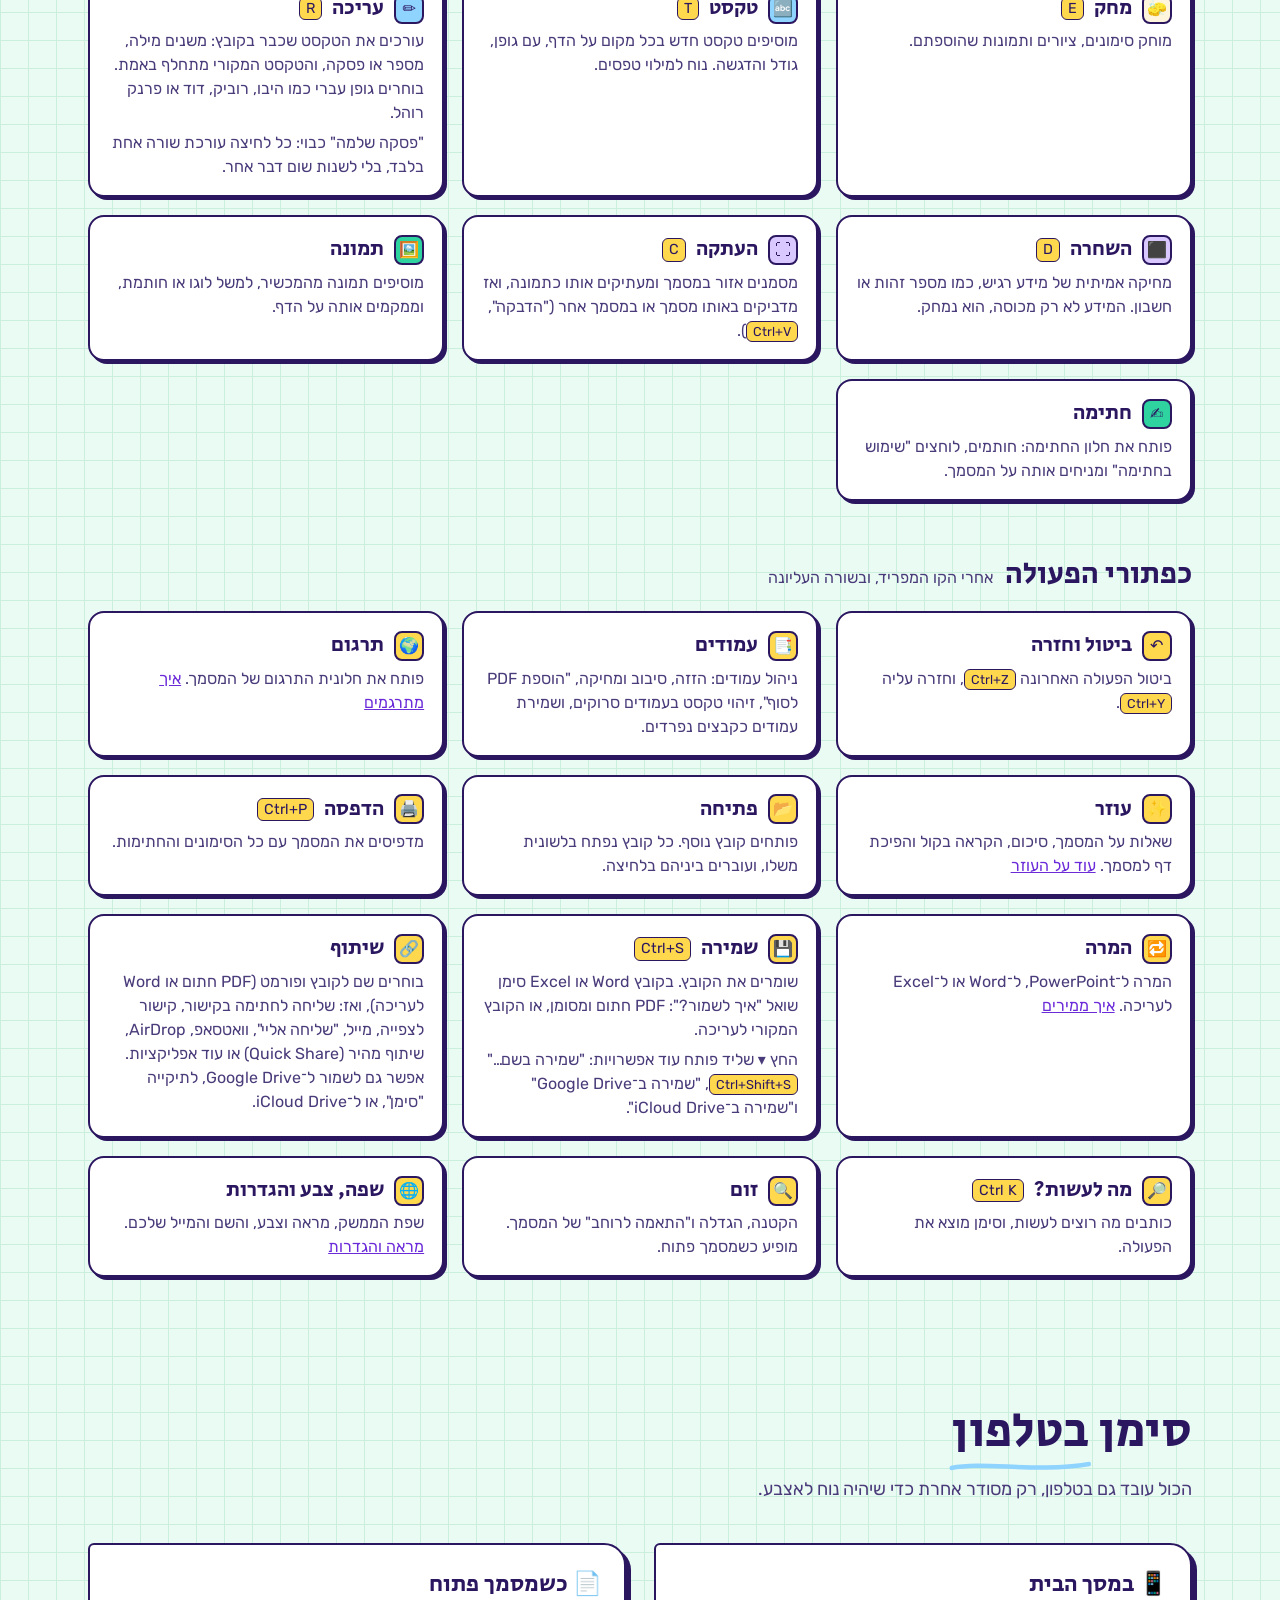
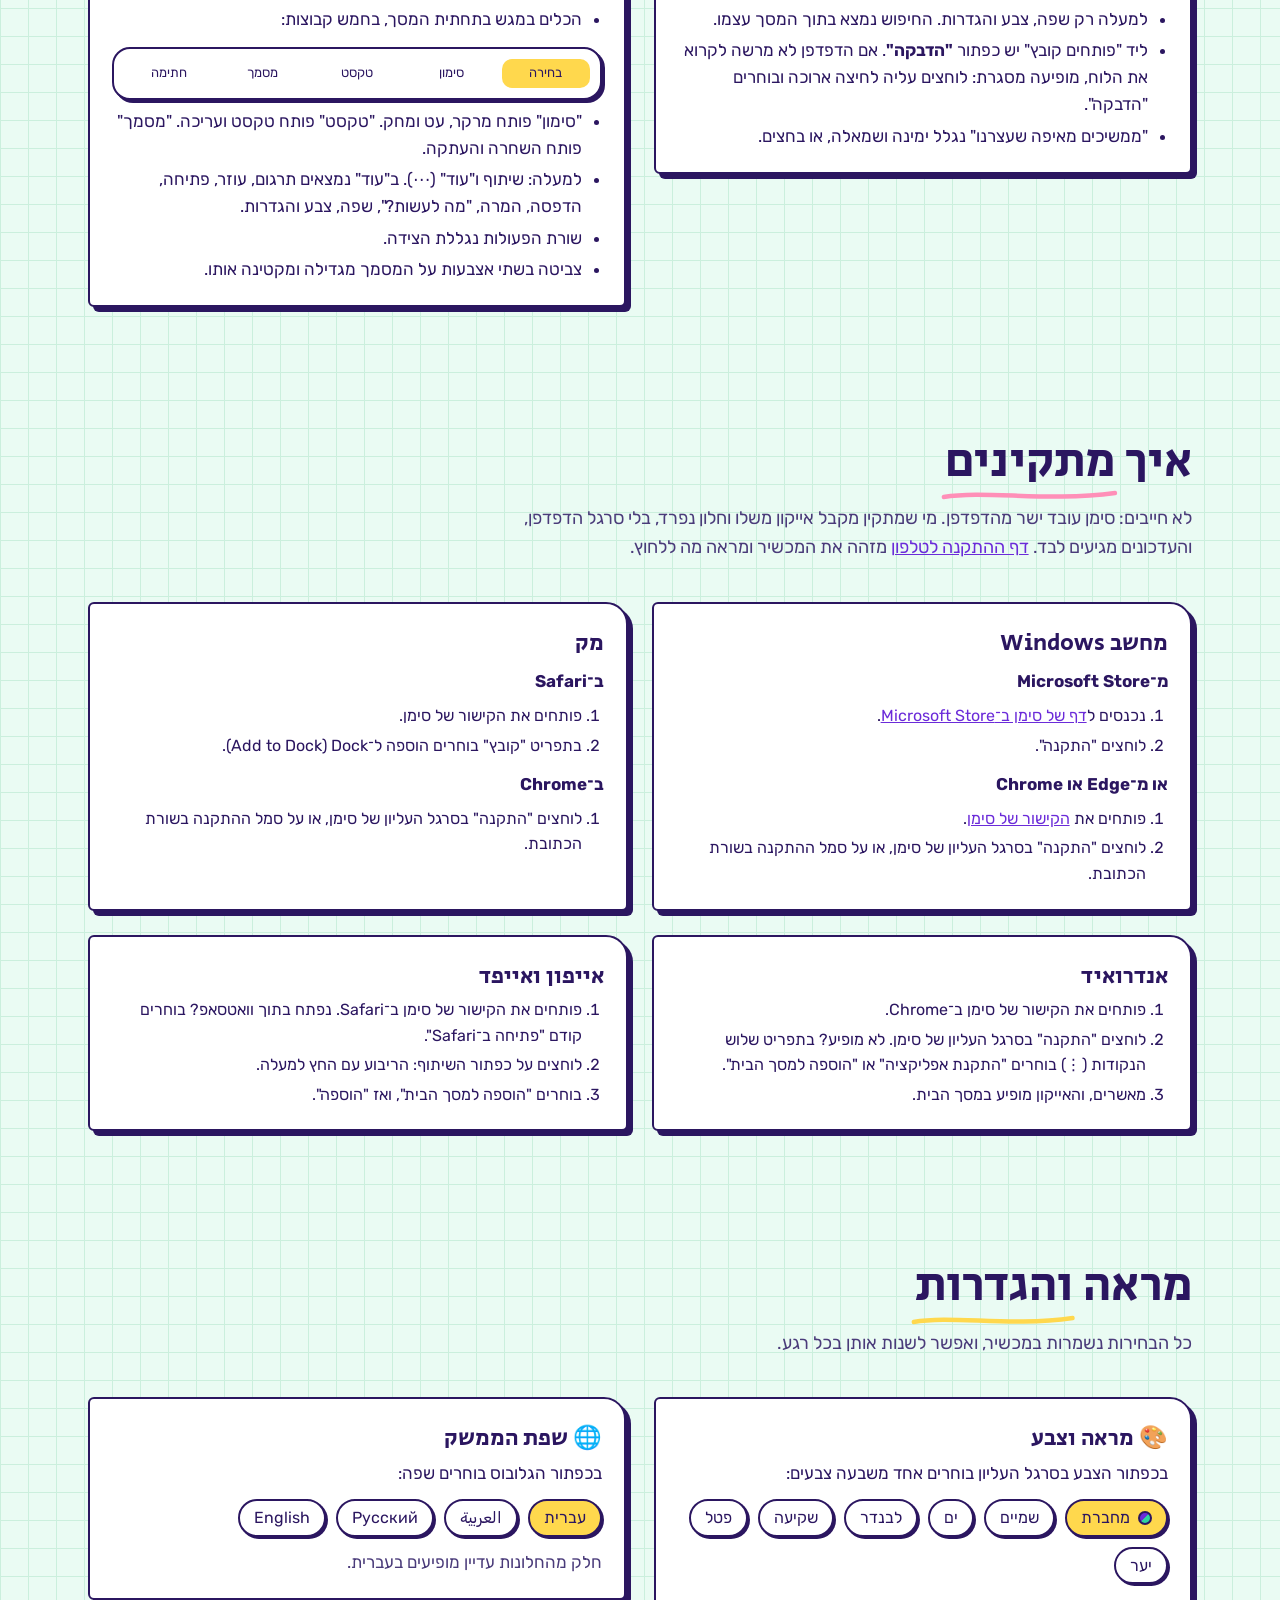
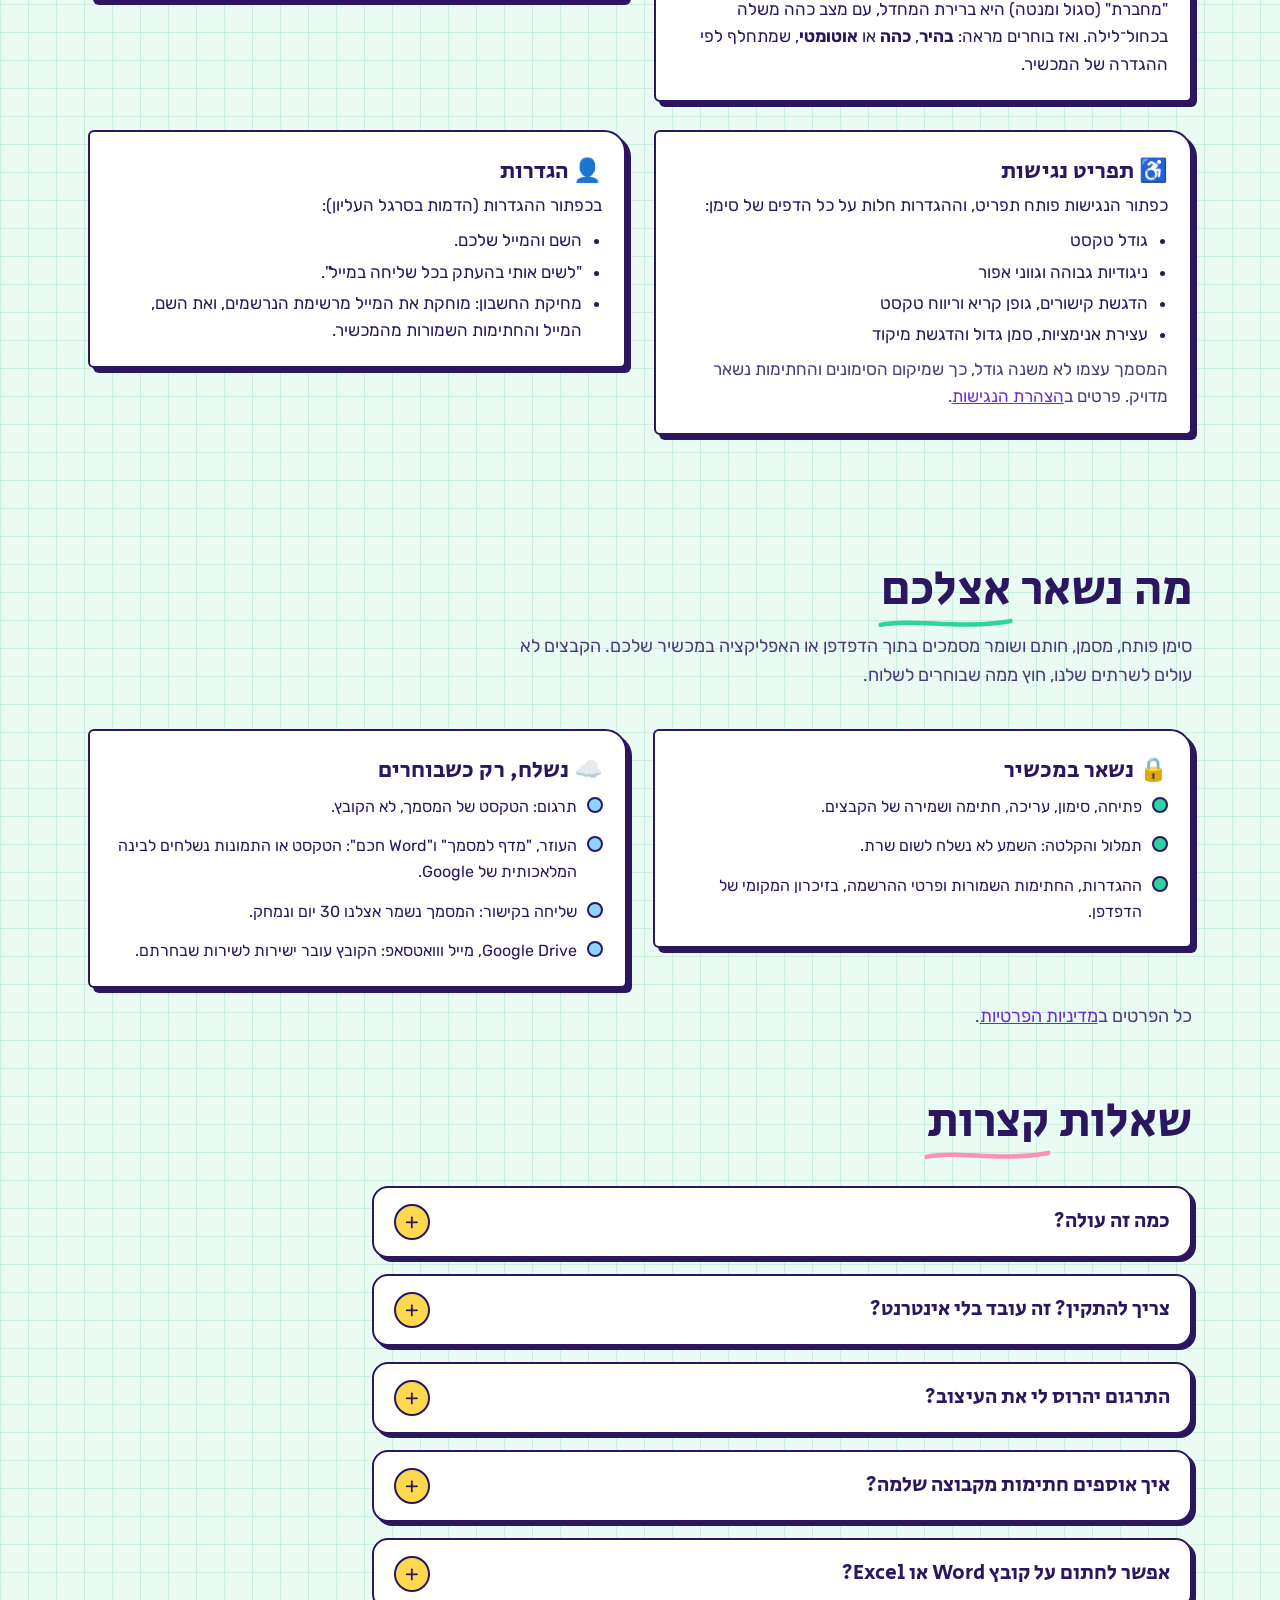
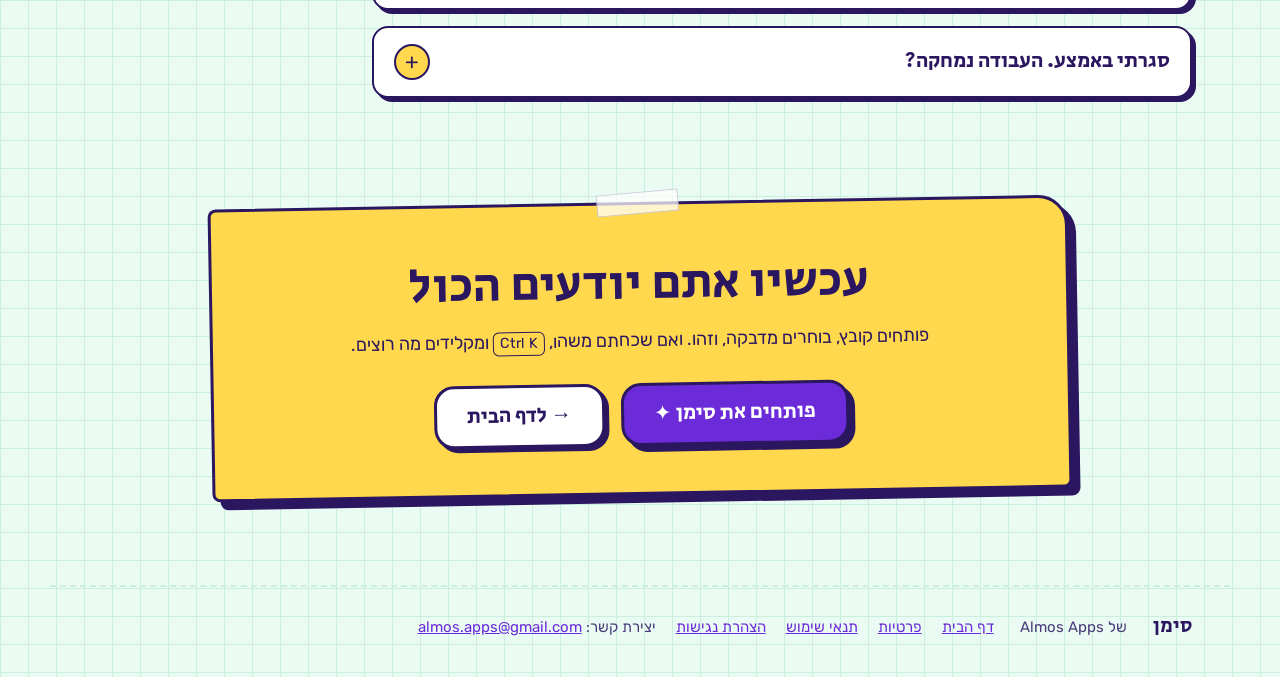
==== commit 271ee2c3: "Add files via upload" ====
--- a/about.html
+++ b/about.html
@@ -2,409 +2,778 @@
 <html lang="he" dir="rtl">
 <head>
 <meta charset="utf-8">
-<script>if((location.protocol!=='https:'&&location.protocol!=='http:')||/\.github\.io$/.test(location.hostname))location.replace('https://siman.siman-app.workers.dev/about.html'+location.hash);</script>
-<meta property="og:title" content="סימן — כל המסמכים שלך במקום אחד">
-<meta property="og:description" content="חתימה, מילוי טפסים, סימון, תרגום ועריכה של מסמכים — בעברית מלאה.">
-<meta property="og:image" content="https://siman.siman-app.workers.dev/icon-512.png">
-<title>סימן — כל המסמכים שלך במקום אחד</title>
-<meta name="viewport" content="width=device-width, initial-scale=1">
-<meta name="description" content="סימן — מסמנים, עורכים, חותמים, מתרגמים ושולחים PDF, וורד, אקסל ופאוורפוינט. בעברית, בכל מכשיר.">
-<meta property="og:title" content="סימן — כל המסמכים שלך במקום אחד">
-<meta property="og:description" content="מסמנים, עורכים, חותמים, מתרגמים ושולחים — בלי להדפיס. התחילו בחינם.">
+<script>if(/\.github\.io$/.test(location.hostname))location.replace('https://siman.siman-app.workers.dev/about.html'+location.hash);</script>
+<meta name="viewport" content="width=device-width, initial-scale=1, viewport-fit=cover">
+<title>סימן — המדריך המלא</title>
+<meta name="description" content="המדריך המלא לסימן: איך פותחים קובץ, מה עושה כל מדבקה במסך הבית, כל כלי בקלמר, הטלפון, ההגדרות והפרטיות. צעד אחר צעד, בעברית.">
+<meta property="og:type" content="article">
+<meta property="og:url" content="https://siman.siman-app.workers.dev/about.html">
+<meta property="og:title" content="סימן — המדריך המלא">
+<meta property="og:description" content="כל פעולה בסימן, צעד אחר צעד: תרגום, תמלול, חתימה, עריכת וורד, אקסל ומצגות, המרה, שליחה לחתימה ועוד.">
+<meta property="og:image" content="https://siman.siman-app.workers.dev/siman-share.jpg">
+<meta property="og:image:width" content="1200"><meta property="og:image:height" content="630">
+<meta name="twitter:card" content="summary_large_image">
+<meta name="theme-color" content="#EAFBF3" media="(prefers-color-scheme: light)">
+<meta name="theme-color" content="#17112E" media="(prefers-color-scheme: dark)">
+<meta name="color-scheme" content="light dark">
 <link rel="icon" href="icon-192.png">
-<style>html{scroll-behavior:smooth}*{box-sizing:border-box}img,video{max-width:100%}
-@media print{#video video{display:none}#video .pv{display:block!important}header nav{display:none}section{break-inside:avoid}}</style>
-
-<link rel="preconnect" href="https://fonts.googleapis.com">
-<link href="https://fonts.googleapis.com/css2?family=Rubik:wght@400;500;600;700;800;900&amp;family=Heebo:wght@400;500;700&amp;display=swap" rel="stylesheet">
+<link rel="apple-touch-icon" sizes="180x180" href="icon-180.png">
 <style>
-body{margin:0;background:#fffdf7}
-a{color:#12203a}a:hover{color:#26406b}
-details summary{cursor:pointer;list-style:none}
-details summary::-webkit-details-marker{display:none}
-details[open] .plus{transform:rotate(45deg)}
+/* fonts: same local files and family names as the app and start.html */
+@font-face{font-family:"SF-rubik";font-weight:400;font-display:swap;src:url(font-rubik-400.ttf) format("truetype")}
+@font-face{font-family:"SF-rubik";font-weight:700;font-display:swap;src:url(font-rubik-700.ttf) format("truetype")}
+@font-face{font-family:"SF-secular";font-display:swap;src:url(font-secular-he.woff2) format("woff2");unicode-range:U+0307-0308,U+0590-05FF,U+200C-2010,U+20AA,U+25CC,U+FB1D-FB4F}
+@font-face{font-family:"SF-secular";font-display:swap;src:url(font-secular-lat.woff2) format("woff2");unicode-range:U+0000-00FF,U+0131,U+0152-0153,U+02BB-02BC,U+02C6,U+02DA,U+02DC,U+2000-206F,U+2074,U+20AC,U+2122,U+2191,U+2193,U+2212,U+2215,U+FEFF,U+FFFD}
+
+:root{
+  --ink:#2B1660;--violet:#6B2BD9;--sun:#FFD84D;--rose:#FF8FB8;--sky:#8FD3FF;--mint:#2ED3A0;--lilac:#D9C8FF;--cream:#FFF4DC;
+  --paper:#EAFBF3;--grid:#CBEFDD;--surface:#fff;--text:#2B1660;--soft:#4A3B7A;--edge:#2B1660;--shadow:#2B1660;--link:#6B2BD9;--logo:#6B2BD9;
+  --tape:rgba(255,255,255,.72);color-scheme:light;
+  --hfont:"SF-secular","SF-rubik","Segoe UI",Arial,sans-serif;
+  --tipbg:#FFF4DC;--notebg:#F3EEFF;
+}
+@media (prefers-color-scheme:dark){
+  :root{--paper:#17112E;--grid:rgba(217,200,255,.075);--surface:#211A3F;--text:#F2EEFF;--soft:#C9BFEA;--edge:#9C86E8;--shadow:#06030F;--link:#C9B3FF;--logo:#C2A8FF;--tape:rgba(255,255,255,.28);color-scheme:dark;
+    --tipbg:#2E2550;--notebg:#2A2148}
+}
+*{box-sizing:border-box}
+html{scroll-behavior:smooth;overflow-x:clip}
+body{margin:0;color:var(--text);font-family:"SF-rubik",system-ui,"Segoe UI",Arial,sans-serif;font-size:18px;line-height:1.6;overflow-x:hidden;-webkit-font-smoothing:antialiased;
+  background:var(--paper);background-image:linear-gradient(var(--grid) 1px,transparent 1px),linear-gradient(90deg,var(--grid) 1px,transparent 1px);background-size:28px 28px}
+a{color:var(--link)}
+h1,h2,h3{font-family:var(--hfont);font-weight:400;margin:0;line-height:1.15}
+p{margin:0}
+:focus-visible{outline:3px solid var(--violet);outline-offset:3px;border-radius:8px}
+.wrap{max-width:1180px;margin:0 auto;padding:0 clamp(16px,3vw,40px)}
+.ltr{direction:ltr;unicode-bidi:isolate;display:inline-block}
+kbd{font-family:inherit;font-size:.8em;border:1.5px solid var(--ink);border-radius:6px;padding:0 6px;background:var(--sun);color:var(--ink);direction:ltr;unicode-bidi:isolate;display:inline-block;line-height:1.5;white-space:nowrap}
+.skip{position:absolute;top:-60px;right:16px;z-index:50;background:var(--sun);color:var(--ink);border:2.5px solid var(--ink);border-radius:12px;padding:8px 14px}
+.skip:focus{top:12px}
+
+/* header (as on start.html) */
+.head{display:flex;align-items:center;gap:14px;padding-top:calc(16px + env(safe-area-inset-top,0px))}
+.logo{font-family:var(--hfont);font-size:34px;color:var(--logo);transform:rotate(-3deg);line-height:1;text-decoration:none}
+.logo::after{content:"";display:block;height:6px;margin-top:-4px;background:var(--mint);border-radius:6px;opacity:.7}
+.ver{font-size:12px;border:2px solid var(--edge);border-radius:999px;padding:0 8px;background:var(--surface);color:var(--text);line-height:1.6}
+.nav{display:flex;align-items:center;gap:10px;margin-inline-start:auto}
+.nav a{color:var(--text);text-decoration:none;padding:6px 16px;border-radius:999px;border:2.5px solid var(--edge);background:var(--surface);box-shadow:2px 2px 0 var(--shadow);font-size:16px;transition:transform .12s}
+.nav a:hover{transform:translateY(-1px);background:var(--lilac);color:var(--ink)}
+.nav a.btn{border-width:3px;border-color:var(--ink);background:var(--violet);color:#fff;box-shadow:4px 4px 0 var(--shadow)}
+
+/* buttons */
+.btn{display:inline-flex;align-items:center;justify-content:center;gap:8px;text-decoration:none;font-family:var(--hfont);font-size:21px;line-height:1.2;border:3px solid var(--ink);border-radius:20px;padding:16px 30px;transition:transform .12s,box-shadow .12s;cursor:pointer}
+.btn-main{background:var(--violet);color:#fff;box-shadow:6px 6px 0 var(--shadow)}
+.btn-main:hover{transform:translate(2px,2px);box-shadow:4px 4px 0 var(--shadow)}
+.btn-main:active{transform:translate(6px,6px);box-shadow:0 0 0 var(--shadow)}
+.btn-soft{background:var(--surface);color:var(--text);border-color:var(--edge);box-shadow:4px 4px 0 var(--shadow)}
+.btn-soft:hover{background:var(--sun);color:var(--ink);border-color:var(--ink)}
+.btn-soft:active{transform:translate(4px,4px);box-shadow:0 0 0 var(--shadow)}
+.btn-sm{font-size:17px;padding:9px 18px;border-radius:14px;box-shadow:3px 3px 0 var(--shadow)}
+.btn-sm:active{transform:translate(3px,3px)}
+
+/* shared bits */
+section{padding:64px 0;scroll-margin-top:76px}
+.sec-h{display:flex;flex-wrap:wrap;align-items:baseline;gap:8px 16px;margin-bottom:12px}
+h2{font-size:clamp(32px,4.4vw,48px)}
+.u{position:relative;display:inline-block;white-space:nowrap}
+.u svg{position:absolute;right:-2%;bottom:-12px;width:104%;height:14px;overflow:visible}
+.u path{fill:none;stroke-width:4.5;stroke-linecap:round}
+.sub{color:var(--soft);max-width:62ch;margin-top:14px}
+.label{display:inline-block;font-family:var(--hfont);font-size:17px;background:var(--sun);color:var(--ink);border:2.5px solid var(--ink);border-radius:10px;padding:2px 12px;transform:rotate(-3deg);box-shadow:3px 3px 0 var(--shadow)}
+.taped{position:relative}
+.taped::before{content:"";position:absolute;top:-12px;right:50%;width:58px;height:20px;background:var(--tape);border:1px solid rgba(43,22,96,.2);transform:translateX(50%) rotate(-4deg);z-index:1}
+.tag{display:inline-block;font-size:13px;font-weight:700;border:2px solid var(--ink);border-radius:8px;padding:1px 9px;direction:ltr;unicode-bidi:isolate;color:var(--ink);line-height:1.5}
+.t-pdf{background:var(--rose)}.t-doc{background:var(--sky)}.t-xls{background:var(--mint)}.t-ppt{background:var(--sun)}.t-img{background:var(--lilac)}.t-aud{background:var(--cream)}
+
+/* hero */
+.hero{padding:40px 0 48px}
+.hero .wrap{display:grid;grid-template-columns:1.15fr .85fr;gap:48px;align-items:center}
+.hi{font-size:20px;color:var(--link)}
+h1{font-size:clamp(50px,7vw,92px);line-height:1;margin:8px 0 22px}
+h1 .tilt{display:inline-block;transform:rotate(-4deg);background:var(--sun);color:var(--ink);padding:0 14px;border-radius:14px}
+.lead{font-size:clamp(18px,1.8vw,21px);max-width:32em}
+.ctas{display:flex;flex-wrap:wrap;gap:14px 16px;margin-top:30px}
+.sheet{position:relative;background:#fff;color:var(--ink);border:3px solid var(--ink);border-radius:6px 26px 6px 6px;box-shadow:7px 7px 0 var(--shadow);padding:30px 26px 24px;transform:rotate(2deg);max-width:420px;width:100%;justify-self:center}
+.sheet::before{width:70px;top:-13px}
+.sheet .ttl{display:block;font-family:var(--hfont);font-size:24px;margin-bottom:14px}
+.sheet ol{list-style:none;margin:0;padding:0;display:grid;gap:14px}
+.sheet li{display:flex;gap:12px;align-items:flex-start;font-size:17px;line-height:1.45}
+.sheet li b{display:block;font-family:var(--hfont);font-weight:400;font-size:20px}
+.sheet .n{flex:none;width:34px;height:34px;border-radius:50%;border:2.5px solid var(--ink);display:grid;place-items:center;font-family:var(--hfont);font-size:18px}
+.sheet li:nth-child(1) .n{background:var(--sun)}.sheet li:nth-child(2) .n{background:var(--rose)}.sheet li:nth-child(3) .n{background:var(--mint)}
+
+/* table of contents */
+.toc{position:sticky;top:0;z-index:20;background:var(--paper);border-block:2.5px dashed var(--grid)}
+@media (prefers-color-scheme:dark){.toc{border-color:rgba(217,200,255,.2)}}
+.toc .wrap{display:flex;align-items:center;gap:12px}
+.toc b{flex:none;font-family:var(--hfont);font-weight:400;font-size:18px;color:var(--link)}
+.toc ul{list-style:none;margin:0;padding:10px 4px 12px;display:flex;gap:8px;overflow-x:auto;scrollbar-width:none;min-width:0;flex:1}
+.toc ul::-webkit-scrollbar{display:none}
+.toc a{display:inline-block;white-space:nowrap;text-decoration:none;color:var(--text);background:var(--surface);border:2px solid var(--edge);border-radius:999px;padding:3px 13px;font-size:15px;box-shadow:2px 2px 0 var(--shadow)}
+.toc a:hover,.toc a[aria-current="true"]{background:var(--sun);color:var(--ink);border-color:var(--ink)}
+
+/* getting started */
+.starts{display:grid;grid-template-columns:repeat(3,1fr);gap:26px;margin-top:40px}
+.card{position:relative;background:var(--surface);border:2.5px solid var(--edge);border-radius:6px 22px 6px 6px;box-shadow:5px 5px 0 var(--shadow);padding:26px 22px 22px}
+.card h3{font-size:23px;margin-bottom:8px}
+.card p,.card li{font-size:17px}
+.card p+p{margin-top:8px}
+.card ul{margin:8px 0 0;padding-inline-start:20px}
+.card li+li{margin-top:4px}
+.num{position:absolute;top:-18px;left:18px;width:40px;height:40px;border-radius:50%;background:var(--sun);color:var(--ink);border:2.5px solid var(--ink);display:grid;place-items:center;font-family:var(--hfont);font-size:20px;box-shadow:2px 2px 0 var(--shadow)}
+.types{display:flex;flex-wrap:wrap;gap:8px;margin-top:12px}
+.soft{color:var(--soft)}
+
+/* the actions */
+.acts{display:grid;grid-template-columns:repeat(2,minmax(0,1fr));gap:34px 28px;margin-top:46px;align-items:start}
+.act{position:relative;background:var(--surface);border:2.5px solid var(--edge);border-radius:6px 22px 6px 6px;box-shadow:5px 5px 0 var(--shadow);padding:26px 22px 22px;scroll-margin-top:80px}
+.act::before{width:64px}
+.act-h{display:flex;gap:14px;align-items:center;margin-bottom:12px}
+.badge{flex:none;width:58px;height:58px;border:2.5px solid var(--ink);border-radius:14px;display:grid;place-items:center;font-size:28px;line-height:1;box-shadow:3px 3px 0 var(--shadow);background:var(--c,var(--sun));transform:rotate(-5deg)}
+.act:nth-child(even) .badge{transform:rotate(4deg)}
+.act h3{font-size:25px}
+.act .say{color:var(--soft);font-size:16px;margin-top:2px}
+.act .what{font-size:17px}
+.steps{list-style:none;counter-reset:s;margin:16px 0 0;padding:0;display:grid;gap:10px}
+.steps li{counter-increment:s;position:relative;padding-inline-start:40px;font-size:17px;line-height:1.5}
+.steps li::before{content:counter(s);position:absolute;right:0;top:-1px;width:28px;height:28px;border-radius:50%;border:2px solid var(--ink);background:var(--c,var(--sun));color:var(--ink);display:grid;place-items:center;font-family:var(--hfont);font-size:16px;line-height:1}
+.tip,.note{margin-top:16px;border-radius:12px;padding:12px 14px;font-size:16px;line-height:1.55}
+.tip{background:var(--tipbg);border:2px dashed var(--ink)}
+@media (prefers-color-scheme:dark){.tip{border-color:var(--edge)}}
+.tip b,.note b{font-family:var(--hfont);font-weight:400;font-size:17px;margin-inline-end:6px}
+.note{background:var(--notebg);border:2px solid var(--lilac)}
+@media (prefers-color-scheme:dark){.note{border-color:rgba(217,200,255,.3)}}
+.newbox{margin-top:40px;background:var(--lilac);color:var(--ink);border:3px solid var(--ink);border-radius:8px 26px 8px 8px;box-shadow:6px 6px 0 var(--shadow);padding:30px 26px 26px;transform:rotate(-.5deg)}
+.newbox::before{width:70px;top:-13px}
+.newbox h3{font-size:clamp(26px,3vw,32px);margin-bottom:8px}
+.newbox .row{display:grid;grid-template-columns:repeat(3,1fr);gap:16px;margin-top:18px}
+.newbox .row div{background:#fff;border:2.5px solid var(--ink);border-radius:14px;padding:14px 16px;box-shadow:3px 3px 0 var(--ink);font-size:16px}
+.newbox .row b{display:flex;gap:8px;align-items:center;font-family:var(--hfont);font-weight:400;font-size:20px;margin-bottom:4px}
+
+/* toolbar */
+.kit{margin-top:40px}
+.kit h3{font-size:clamp(24px,2.6vw,30px);display:flex;align-items:baseline;gap:12px;flex-wrap:wrap}
+.kit h3 small{font-family:"SF-rubik",Arial,sans-serif;font-size:16px;color:var(--soft)}
+.kit+.kit{margin-top:56px}
+.tools{display:grid;grid-template-columns:repeat(auto-fill,minmax(300px,1fr));gap:18px;margin-top:20px}
+.tl{background:var(--surface);border:2.5px solid var(--edge);border-radius:16px;padding:16px 18px;box-shadow:3px 3px 0 var(--shadow)}
+.tl-h{display:flex;align-items:center;gap:10px;margin-bottom:4px}
+.tl-h b{font-family:var(--hfont);font-weight:400;font-size:21px}
+.tl-h kbd{margin-inline-start:auto}
+.tl-h .ic{width:30px;height:30px;flex:none;border:2px solid var(--ink);border-radius:8px;display:grid;place-items:center;background:var(--c,var(--sun));color:var(--ink);font-size:16px;line-height:1}
+.tl-h .ic svg{width:19px;height:19px}
+.tl p{font-size:16px;color:var(--soft);line-height:1.5}
+.tl p+p{margin-top:6px}
+.legend{display:flex;flex-wrap:wrap;gap:10px 22px;margin-top:14px;font-size:16px;color:var(--soft)}
+.legend span{display:inline-flex;align-items:center;gap:8px}
+.legend i{display:inline-block;width:26px;height:18px;border-radius:6px;border:2px solid var(--ink)}
+.legend i.on{background:var(--sun)}
+.legend i.off{border-style:dashed;border-color:var(--soft)}
+
+/* phone + look */
+.two{display:grid;grid-template-columns:repeat(2,minmax(0,1fr));gap:28px;margin-top:40px;align-items:start}
+.chips{display:flex;flex-wrap:wrap;gap:10px;margin-top:12px}
+.chip{display:inline-flex;align-items:center;gap:8px;background:var(--surface);border:2px solid var(--edge);border-radius:999px;padding:4px 14px;font-size:16px;box-shadow:2px 2px 0 var(--shadow)}
+.chip i{width:14px;height:14px;border-radius:50%;border:2px solid var(--ink);display:inline-block}
+.chip.def{background:var(--sun);color:var(--ink);border-color:var(--ink)}
+.dock{display:flex;justify-content:space-between;gap:6px;margin-top:14px;padding:10px;border:2.5px solid var(--ink);border-radius:18px;background:#fff;color:var(--ink);box-shadow:3px 3px 0 var(--shadow)}
+.dock span{flex:1;text-align:center;font-size:13px;line-height:1.3;padding:6px 2px;border-radius:10px}
+.dock span:first-child{background:var(--sun)}
+.inst{display:grid;grid-template-columns:repeat(2,minmax(0,1fr));gap:24px;margin-top:40px}
+.inst .card ol{margin:8px 0 0;padding-inline-start:22px}
+.inst .card li{font-size:16px}
+.inst .card li+li{margin-top:4px}
+.inst .card h4{font-size:17px;margin:12px 0 0;font-weight:700}
+
+/* privacy + faq */
+.priv{display:grid;grid-template-columns:repeat(2,minmax(0,1fr));gap:26px;margin-top:40px;align-items:start}
+.priv .card ul{list-style:none;padding:0;margin:10px 0 0;display:grid;gap:10px}
+.priv .card li{display:flex;gap:10px;align-items:baseline;font-size:16px}
+.priv .card li::before{content:"";flex:none;width:12px;height:12px;border:2.5px solid var(--ink);border-radius:50%;background:var(--mint);transform:translateY(1px)}
+.priv .card.out li::before{background:var(--sky)}
+.faq{max-width:820px;margin-top:36px;display:grid;gap:16px}
+.faq details{background:var(--surface);border:2.5px solid var(--edge);border-radius:16px;box-shadow:4px 4px 0 var(--shadow)}
+.faq summary{cursor:pointer;list-style:none;padding:16px 20px;font-family:var(--hfont);font-size:21px;display:flex;justify-content:space-between;gap:12px;align-items:center}
+.faq summary::-webkit-details-marker{display:none}
+.faq summary::after{content:"+";flex:none;width:32px;height:32px;border-radius:50%;background:var(--sun);color:var(--ink);border:2px solid var(--ink);display:grid;place-items:center;font-family:"SF-rubik",Arial,sans-serif;font-size:22px;line-height:1;transition:transform .2s}
+.faq details[open] summary::after{transform:rotate(45deg)}
+.faq details p{padding:0 20px 18px;color:var(--soft)}
+
+/* final */
+.final{padding:40px 0 80px}
+.final-card{position:relative;max-width:860px;margin:0 auto;text-align:center;background:var(--sun);color:var(--ink);border:3px solid var(--ink);border-radius:8px 30px 8px 8px;box-shadow:8px 8px 0 var(--shadow);padding:52px 28px 46px;transform:rotate(-1deg)}
+.final-card::before{width:80px;top:-13px}
+.final-card h2{max-width:16em;margin:0 auto}
+.final-card p{max-width:36em;margin:14px auto 28px}
+.final-card .btn-main{box-shadow:6px 6px 0 var(--ink)}
+.final-card .ctas{justify-content:center;margin-top:0}
+.final-card .btn-soft{background:#fff;color:var(--ink);border-color:var(--ink);box-shadow:4px 4px 0 var(--ink)}
+
+footer{padding:10px 0 calc(34px + env(safe-area-inset-bottom,0px));font-size:15px;color:var(--soft)}
+footer .wrap{display:flex;flex-wrap:wrap;gap:10px 26px;align-items:center;border-top:2.5px dashed var(--grid);padding-top:24px}
+@media (prefers-color-scheme:dark){footer .wrap{border-color:rgba(217,200,255,.2)}}
+footer .brand{font-family:var(--hfont);font-size:20px;color:var(--text)}
+footer nav{display:flex;flex-wrap:wrap;gap:8px 20px}
+
+/* responsive */
+@media (max-width:900px){
+  .hero .wrap{grid-template-columns:1fr;gap:40px}
+  .hero{padding-top:24px}
+  .starts,.newbox .row{grid-template-columns:1fr}
+  .starts{max-width:620px;gap:32px}
+  .acts,.two,.priv,.inst{grid-template-columns:minmax(0,1fr)}
+}
+@media (max-width:700px){.nav a:not(.btn){display:none}.toc b{display:none}}
+@media (max-width:560px){
+  body{font-size:17px}
+  section{padding:52px 0}
+  .ctas .btn{flex:1 1 100%}
+  .act,.card{padding:24px 18px 18px}
+  .badge{width:50px;height:50px;font-size:24px}
+  .act h3{font-size:23px}
+  .sheet{padding:26px 18px 20px}
+  .final-card{padding:44px 20px 38px}
+  .newbox{padding:28px 18px 20px}
+  .tools{grid-template-columns:minmax(0,1fr)}
+  .nav a.btn{padding:8px 14px;font-size:16px}
+}
+@media (prefers-reduced-motion:reduce){
+  *,*::before,*::after{transition:none!important;animation:none!important}
+  html{scroll-behavior:auto}
+}
+@media print{.toc,.nav,.ctas,.final{display:none}body{background:#fff}.act,.card,.tl{box-shadow:none;break-inside:avoid}}
 </style>
-
 </head>
 <body>
-
-
-<div dir="rtl" style="direction: rtl; text-align: right; font-family: 'Heebo', 'Rubik', Arial, sans-serif; color: #1a2233; background: #fffdf7; min-height: 100vh">
-
-<!-- NAV -->
-<header style="background: #12203a; color: #ffffff">
-<div style="max-width: 1180px; margin: 0 auto; padding: 18px 24px; display: flex; flex-wrap: wrap; align-items: center; gap: 16px 28px">
-<a href="#top" style="display: flex; align-items: center; gap: 10px; text-decoration: none; color: #ffffff">
-<span style="width: 40px; height: 40px; border-radius: 12px; background: #ffd23f; color: #12203a; display: flex; align-items: center; justify-content: center; font-family: 'Rubik', sans-serif; font-weight: 900; font-size: 24px">ס</span>
-<span style="font-family: 'Rubik', sans-serif; font-weight: 800; font-size: 26px">סימן</span>
-</a>
-<nav style="display: flex; flex-wrap: wrap; gap: 6px 22px; flex: 1 1 320px; font-size: 16px">
-<a href="#features" style="color: #dbe4f5; text-decoration: none; padding: 10px 0">מה אפשר לעשות</a>
-<a href="#video" style="color: #dbe4f5; text-decoration: none; padding: 10px 0">סרטון הדגמה</a>
-<a href="#how" style="color: #dbe4f5; text-decoration: none; padding: 10px 0">איך זה עובד</a>
-<a href="#who" style="color: #dbe4f5; text-decoration: none; padding: 10px 0">למי זה מתאים</a>
-<a href="#install" style="color: #dbe4f5; text-decoration: none; padding: 10px 0">התקנה</a>
-<a href="#faq" style="color: #dbe4f5; text-decoration: none; padding: 10px 0">שאלות</a>
+<a class="skip" href="#top">דילוג לתוכן</a>
+<header class="wrap head">
+  <a class="logo" href="start.html" aria-label="סימן, לדף הבית">סימן</a>
+  <span class="ver ltr">5.9.5</span>
+  <nav class="nav" aria-label="ניווט">
+    <a href="start.html">דף הבית</a>
+    <a href="#faq">שאלות</a>
+    <a class="btn btn-main btn-sm" href="https://siman.siman-app.workers.dev/">פותחים את סימן</a>
+  </nav>
+</header>
+
+<main id="top">
+<!-- 1. hero -->
+<section class="hero" aria-labelledby="h-hero">
+  <div class="wrap">
+    <div>
+      <p class="hi">כל מה שסימן יודע לעשות 📖</p>
+      <h1 id="h-hero">המדריך <span class="tilt">המלא</span></h1>
+      <p class="lead">כל מדבקה במסך הבית, כל כלי בקלמר וכל כפתור, צעד אחר צעד. מה כל דבר עושה, איך מגיעים אליו ומה כדאי לדעת.</p>
+      <div class="ctas">
+        <a class="btn btn-main" href="https://siman.siman-app.workers.dev/">פותחים את סימן ✦</a>
+        <a class="btn btn-soft" href="start.html">→ לדף הבית</a>
+      </div>
+    </div>
+    <div class="sheet taped" role="note" aria-label="בקיצור, שלושה צעדים">
+      <span class="ttl">בקיצור, שלושה צעדים</span>
+      <ol>
+        <li><span class="n" aria-hidden="true">1</span><span><b>פותחים קובץ</b>מהמחשב, מהטלפון, מגרירה או מהדבקה.</span></li>
+        <li><span class="n" aria-hidden="true">2</span><span><b>עובדים עליו</b>מסמנים, עורכים, חותמים, מתרגמים או שואלים את העוזר.</span></li>
+        <li><span class="n" aria-hidden="true">3</span><span><b>שולחים או שומרים</b>בוואטסאפ, במייל, בענן, או בקישור לחתימה.</span></li>
+      </ol>
+    </div>
+  </div>
+</section>
+
+<!-- 2. table of contents -->
+<nav class="toc" aria-label="תוכן העניינים">
+  <div class="wrap">
+    <b>תוכן העניינים</b>
+    <ul>
+      <li><a href="#start">איך מתחילים</a></li>
+      <li><a href="#actions">הפעולות במסך הבית</a></li>
+      <li><a href="#new">ליצור חדש</a></li>
+      <li><a href="#tools">קלמר הכלים</a></li>
+      <li><a href="#buttons">כפתורי הפעולה</a></li>
+      <li><a href="#phone">בטלפון</a></li>
+      <li><a href="#install">התקנה</a></li>
+      <li><a href="#look">מראה והגדרות</a></li>
+      <li><a href="#privacy">פרטיות</a></li>
+      <li><a href="#faq">שאלות</a></li>
+    </ul>
+  </div>
 </nav>
-<a href="https://siman.siman-app.workers.dev/" style="background: #ffd23f; color: #12203a; text-decoration: none; font-family: 'Rubik', sans-serif; font-weight: 700; font-size: 16px; padding: 12px 22px; border-radius: 12px">פתחו את סימן</a>
-</div>
-</header>
-
-<!-- HERO -->
-<section id="top" style="background: #12203a; color: #ffffff; padding: 40px 24px 90px">
-<div style="max-width: 1180px; margin: 0 auto; display: flex; flex-wrap: wrap; align-items: center; gap: 56px">
-<div style="flex: 1 1 440px; min-width: 0">
-<span style="display: inline-block; border: 1px solid #ffd23f; color: #ffd23f; border-radius: 999px; padding: 6px 16px; font-size: 15px; font-weight: 500">PDF · וורד · אקסל · פאוורפוינט — בעברית מלאה</span>
-<h1 style="font-family: 'Rubik', sans-serif; font-weight: 900; font-size: clamp(2.6rem, 5.4vw, 4.4rem); line-height: 1.08; margin: 22px 0 0">כל המסמכים שלך.<br>מקום אחד. <span style="background: linear-gradient(transparent 58%, #ffd23f 58%, #ffd23f 92%, transparent 92%); color: #ffffff; padding: 0 6px">בלי להדפיס.</span></h1>
-<p style="font-size: 20px; line-height: 1.6; color: #d3dcee; margin: 22px 0 0; max-width: 560px">מסמנים, עורכים, ממלאים, חותמים, מתרגמים ושולחים — הכול מאפליקציה אחת שעובדת במחשב, במק, באנדרואיד ובאייפון.</p>
-<div style="display: flex; flex-wrap: wrap; gap: 12px; margin-top: 32px">
-<a href="https://siman.siman-app.workers.dev/" style="background: #ffd23f; color: #12203a; text-decoration: none; font-family: 'Rubik', sans-serif; font-weight: 800; font-size: 19px; padding: 16px 30px; border-radius: 14px">התחילו עכשיו בחינם</a>
-<a href="#video" style="border: 2px solid #ffffff; color: #ffffff; text-decoration: none; font-family: 'Rubik', sans-serif; font-weight: 700; font-size: 19px; padding: 14px 28px; border-radius: 14px; display: inline-flex; align-items: center; gap: 10px"><svg aria-hidden="true" width="18" height="18" viewBox="0 0 24 24" fill="#ffffff"><path d="M7 5v14l11-7z"></path></svg>צפו בהדגמה</a>
-</div>
-<div style="display: flex; flex-wrap: wrap; gap: 10px; margin-top: 30px; font-size: 15px; color: #d3dcee">
-<span style="background: #1b2d4f; border-radius: 999px; padding: 7px 14px">מחשב</span>
-<span style="background: #1b2d4f; border-radius: 999px; padding: 7px 14px">מק</span>
-<span style="background: #1b2d4f; border-radius: 999px; padding: 7px 14px">אנדרואיד</span>
-<span style="background: #1b2d4f; border-radius: 999px; padding: 7px 14px">אייפון</span>
-<span style="background: #1b2d4f; border-radius: 999px; padding: 7px 14px">Microsoft Store</span>
-</div>
-</div>
-
-<!-- hero mockup -->
-<div style="flex: 1 1 420px; min-width: 0; max-width: 540px">
-<div style="background: #eef1f6; border-radius: 22px; overflow: hidden; box-shadow: 0 30px 70px rgba(0,0,0,0.45); color: #1a2233">
-<div style="background: #1b2d4f; color: #ffffff; height: 52px; display: flex; align-items: center; gap: 10px; padding: 0 16px">
-<span style="width: 28px; height: 28px; border-radius: 8px; background: #ffd23f; color: #12203a; font-family: 'Rubik', sans-serif; font-weight: 900; display: flex; align-items: center; justify-content: center">ס</span>
-<b style="font-family: 'Rubik', sans-serif">סימן</b>
-<div style="display: flex; gap: 6px; margin-inline-start: auto">
-<span style="width: 34px; height: 34px; border-radius: 9px; background: #ffd23f; display: flex; align-items: center; justify-content: center"><svg aria-hidden="true" width="18" height="18" viewBox="0 0 24 24" fill="none" stroke="#12203a" stroke-width="2" stroke-linecap="round" stroke-linejoin="round"><path d="M4 20h4L19 9l-4-4L4 16z"></path></svg></span>
-<span style="width: 34px; height: 34px; border-radius: 9px; background: #26406b; display: flex; align-items: center; justify-content: center"><svg aria-hidden="true" width="18" height="18" viewBox="0 0 24 24" fill="none" stroke="#ffffff" stroke-width="2" stroke-linecap="round" stroke-linejoin="round"><path d="M12 20h9M16.5 3.5a2.1 2.1 0 013 3L7 19l-4 1 1-4z"></path></svg></span>
-<span style="width: 34px; height: 34px; border-radius: 9px; background: #26406b; display: flex; align-items: center; justify-content: center"><svg aria-hidden="true" width="18" height="18" viewBox="0 0 24 24" fill="none" stroke="#ffffff" stroke-width="2" stroke-linecap="round" stroke-linejoin="round"><path d="M4 7V4h16v3M9 20h6M12 4v16"></path></svg></span>
-</div>
-</div>
-<div style="display: flex; gap: 6px; padding: 8px 12px 0; background: #dfe4ee; font-size: 13px; font-weight: 600">
-<span style="background: #ffffff; border-radius: 10px 10px 0 0; padding: 9px 12px"><b style="color: #c2282d">PDF</b> טופס הורים</span>
-<span style="background: #eef1f6; border-radius: 10px 10px 0 0; padding: 9px 12px"><b style="color: #1f56c4">W</b> הצעת מחיר</span>
-<span style="background: #eef1f6; border-radius: 10px 10px 0 0; padding: 9px 12px"><b style="color: #177a53">X</b> תקציב</span>
-</div>
-<div style="padding: 22px">
-<div style="background: #fffdf7; border-radius: 8px; box-shadow: 0 6px 18px rgba(20,30,60,0.12); padding: 26px 24px">
-<div style="font-family: 'Rubik', sans-serif; font-weight: 800; font-size: 20px">אישור השתתפות בטיול</div>
-<div style="margin-top: 14px; font-size: 16px"><span style="background: rgba(255,210,63,0.75); border-radius: 3px; padding: 1px 4px">התשלום יתבצע עד ה־10 לחודש.</span></div>
-<div style="height: 9px; border-radius: 5px; background: #d9dde6; margin-top: 14px; width: 88%"></div>
-<div style="height: 9px; border-radius: 5px; background: #d9dde6; margin-top: 12px; width: 70%"></div>
-<div style="display: flex; align-items: center; gap: 10px; margin-top: 18px; font-size: 15px; font-weight: 500"><span style="width: 22px; height: 22px; border-radius: 6px; background: #177a53; color: #ffffff; display: flex; align-items: center; justify-content: center; font-weight: 900">✓</span>אני מאשר/ת את השתתפות הילד/ה</div>
-<div style="margin-top: 16px; font-size: 14px; font-weight: 700">חתימה:</div>
-<div style="border: 2px dashed #c3c9d6; border-radius: 10px; height: 78px; margin-top: 6px; display: flex; align-items: center; justify-content: center">
-<svg aria-hidden="true" viewBox="0 0 300 90" width="220" height="66"><path d="M20 62 C 30 20, 50 20, 48 58 C 46 80, 70 30, 85 40 C 100 50, 95 70, 115 52 C 130 38, 140 30, 150 55 C 158 72, 175 30, 190 45 C 205 60, 220 58, 240 40 C 255 28, 268 50, 285 44" stroke="#1c3fa8" stroke-width="3.5" fill="none" stroke-linecap="round"></path></svg>
-</div>
-<div style="margin-top: 14px; display: inline-block; background: #fff6c7; border: 2px dashed #c99a00; border-radius: 10px; padding: 8px 12px; font-weight: 700; color: #5c4300; font-size: 15px">לבדוק עד יום ראשון!</div>
-</div>
-</div>
-</div>
-</div>
-</div>
-</section>
-
-<!-- VIDEO -->
-<section id="video" style="padding: 80px 24px; background: #fffdf7">
-<div style="max-width: 1180px; margin: 0 auto; display: flex; flex-wrap: wrap; align-items: center; gap: 48px">
-<div style="flex: 1 1 380px; min-width: 0">
-<span style="color: #8a6500; font-weight: 700; font-size: 15px; letter-spacing: 0.5px">סרטון הדגמה · פחות משלוש דקות</span>
-<h2 style="font-family: 'Rubik', sans-serif; font-weight: 800; font-size: clamp(2rem, 3.6vw, 2.9rem); line-height: 1.15; margin: 10px 0 0">רואים את סימן בפעולה</h2>
-<p style="font-size: 19px; line-height: 1.65; color: #3d4659; margin: 16px 0 0">מסימון ועריכה, דרך חתימות ותרגום, ועד שליחה בוואטסאפ — כל מה שהאפליקציה יודעת לעשות, בסרטון קצר עם קריינות וכתוביות בעברית.</p>
-<p style="font-size: 17px; line-height: 1.6; color: #3d4659; margin: 14px 0 0">מוזמנים לשתף אותו עם חברים, הורים בכיתה ועמיתים לעבודה.</p>
-<div style="display: flex; flex-wrap: wrap; gap: 12px; margin-top: 24px">
-<a href="#video" id="fsVid" style="background: #12203a; color: #ffffff; text-decoration: none; font-family: 'Rubik', sans-serif; font-weight: 700; font-size: 17px; padding: 13px 22px; border-radius: 12px; display: inline-flex; align-items: center; gap: 8px"><svg aria-hidden="true" width="16" height="16" viewBox="0 0 24 24" fill="#ffd23f"><path d="M7 5v14l11-7z"></path></svg>לצפייה בסרטון במסך מלא</a>
-<a href="https://siman.siman-app.workers.dev/siman-demo.mp4" id="dlVid" download="סימן-סרטון-הדגמה.mp4" style="border: 2px solid #12203a; color: #12203a; text-decoration: none; font-family: 'Rubik', sans-serif; font-weight: 700; font-size: 17px; padding: 11px 20px; border-radius: 12px">להורדת הסרטון</a>
-</div>
-</div>
-<div style="flex: 0 1 360px; min-width: 0; margin: 0 auto">
-<video src="https://siman.siman-app.workers.dev/siman-demo.mp4" poster="[data-uri]" controls="controls" playsinline="playsinline" preload="metadata" aria-label="סרטון הדגמה של סימן" style="display: block; width: 100%; max-width: 360px; aspect-ratio: 9 / 16; border-radius: 24px; background: #12203a; box-shadow: 0 24px 60px rgba(18,32,58,0.3)"></video><p class="vfb" style="font-size: 14px; color: #5a6478; text-align: center; margin: 10px 0 0">הסרטון לא מתנגן? <a href="https://siman.siman-app.workers.dev/siman-demo.mp4" style="color: #12203a; font-weight: 700">לצפייה בסרטון</a></p><a class="pv" href="https://siman.siman-app.workers.dev/siman-demo.mp4" style="display:none;text-align:center;font-weight:700;font-size:18px;color:#12203a">לצפייה בסרטון ההדגמה: siman.siman-app.workers.dev/about.html</a>
-</div>
-</div>
-</section>
-
-<!-- FEATURES -->
-<section id="features" style="padding: 80px 24px; background: #f2f4f9">
-<div style="max-width: 1180px; margin: 0 auto">
-<div style="max-width: 720px">
-<span style="color: #8a6500; font-weight: 700; font-size: 15px; letter-spacing: 0.5px">כל האפשרויות</span>
-<h2 style="font-family: 'Rubik', sans-serif; font-weight: 800; font-size: clamp(2rem, 3.6vw, 2.9rem); line-height: 1.15; margin: 10px 0 0">מה אפשר לעשות בסימן?</h2>
-<p style="font-size: 19px; line-height: 1.6; color: #3d4659; margin: 14px 0 0">כל מה שעושים עם מסמך — במקום אחד, עם גופנים בעברית ובלי לשבור את העיצוב המקורי.</p>
-</div>
-<div style="display: grid; grid-template-columns: repeat(auto-fill, minmax(260px, 1fr)); gap: 18px; margin-top: 40px">
-
-<div style="background: #ffffff; border-radius: 18px; padding: 26px; box-shadow: 0 2px 10px rgba(18,32,58,0.06)">
-<span style="width: 50px; height: 50px; border-radius: 14px; background: #ffd23f; display: flex; align-items: center; justify-content: center"><svg aria-hidden="true" width="24" height="24" viewBox="0 0 24 24" fill="none" stroke="#12203a" stroke-width="2" stroke-linecap="round" stroke-linejoin="round"><path d="M4 20h4L19 9l-4-4L4 16z"></path><path d="M13 7l4 4"></path></svg></span>
-<h3 style="font-family: 'Rubik', sans-serif; font-weight: 700; font-size: 21px; margin: 18px 0 0">סימון וכתיבה</h3>
-<p style="font-size: 16px; line-height: 1.6; color: #444d60; margin: 8px 0 0">מרקר, עט חופשי, תיבות טקסט והערות בעברית — בדיוק כמו על דף נייר.</p>
-</div>
-
-<div style="background: #ffffff; border-radius: 18px; padding: 26px; box-shadow: 0 2px 10px rgba(18,32,58,0.06)">
-<span style="width: 50px; height: 50px; border-radius: 14px; background: #ffd23f; display: flex; align-items: center; justify-content: center"><svg aria-hidden="true" width="24" height="24" viewBox="0 0 24 24" fill="none" stroke="#12203a" stroke-width="2" stroke-linecap="round" stroke-linejoin="round"><path d="M4 7V4h16v3M9 20h6M12 4v16"></path></svg></span>
-<h3 style="font-family: 'Rubik', sans-serif; font-weight: 700; font-size: 21px; margin: 18px 0 0">עריכת הטקסט עצמו</h3>
-<p style="font-size: 16px; line-height: 1.6; color: #444d60; margin: 8px 0 0">משנים מילה, מספר או פסקה. הטקסט המקורי נמחק באמת, ובוחרים גופן עברי: היבו, רוביק, דוד, פרנק רוהל ועוד.</p>
-</div>
-
-<div style="background: #ffffff; border-radius: 18px; padding: 26px; box-shadow: 0 2px 10px rgba(18,32,58,0.06)">
-<span style="width: 50px; height: 50px; border-radius: 14px; background: #ffd23f; display: flex; align-items: center; justify-content: center"><svg aria-hidden="true" width="24" height="24" viewBox="0 0 24 24" fill="none" stroke="#12203a" stroke-width="2" stroke-linecap="round" stroke-linejoin="round"><path d="M3 17c3-6 5-6 6-2s3 4 5-1 4-3 7 0"></path><path d="M3 21h18"></path></svg></span>
-<h3 style="font-family: 'Rubik', sans-serif; font-weight: 700; font-size: 21px; margin: 18px 0 0">טפסים וחתימות</h3>
-<p style="font-size: 16px; line-height: 1.6; color: #444d60; margin: 8px 0 0">ממלאים שדות, מסמנים וי וחותמים באצבע או בעכבר. בלי מדפסת ובלי סורק.</p>
-</div>
-
-<div style="background: #ffffff; border-radius: 18px; padding: 26px; box-shadow: 0 2px 10px rgba(18,32,58,0.06)">
-<span style="width: 50px; height: 50px; border-radius: 14px; background: #ffd23f; display: flex; align-items: center; justify-content: center"><svg aria-hidden="true" width="24" height="24" viewBox="0 0 24 24" fill="none" stroke="#12203a" stroke-width="2" stroke-linecap="round" stroke-linejoin="round"><path d="M10 14a4 4 0 005.7 0l3-3a4 4 0 00-5.7-5.7l-1 1"></path><path d="M14 10a4 4 0 00-5.7 0l-3 3a4 4 0 005.7 5.7l1-1"></path></svg></span>
-<h3 style="font-family: 'Rubik', sans-serif; font-weight: 700; font-size: 21px; margin: 18px 0 0">שליחה לחתימה</h3>
-<p style="font-size: 16px; line-height: 1.6; color: #444d60; margin: 8px 0 0">קישור אישי לכל חותם, או קישור אחד לכל הקבוצה — למשל קבוצת ההורים בוואטסאפ, וכל אחד חותם עם השם שלו.</p>
-</div>
-
-<div style="background: #ffffff; border-radius: 18px; padding: 26px; box-shadow: 0 2px 10px rgba(18,32,58,0.06)">
-<span style="width: 50px; height: 50px; border-radius: 14px; background: #ffd23f; display: flex; align-items: center; justify-content: center"><svg aria-hidden="true" width="24" height="24" viewBox="0 0 24 24" fill="none" stroke="#12203a" stroke-width="2" stroke-linecap="round" stroke-linejoin="round"><path d="M4 5h8M8 3v2M6 5c0 4 3 7 6 8M10 5c0 4-3 7-6 8"></path><path d="M13 21l4-10 4 10M14.5 17h5"></path></svg></span>
-<h3 style="font-family: 'Rubik', sans-serif; font-weight: 700; font-size: 21px; margin: 18px 0 0">תרגום ששומר על העיצוב</h3>
-<p style="font-size: 16px; line-height: 1.6; color: #444d60; margin: 8px 0 0">סימן מזהה את שפת המסמך ומתרגם לעברית, אנגלית, רוסית, צרפתית, ספרדית או ערבית — בתוך המסמך עצמו, או כטקסט נפרד שאפשר לייצא לוורד.</p>
-</div>
-
-<div style="background: #ffffff; border-radius: 18px; padding: 26px; box-shadow: 0 2px 10px rgba(18,32,58,0.06)">
-<span style="width: 50px; height: 50px; border-radius: 14px; background: #ffd23f; display: flex; align-items: center; justify-content: center"><svg aria-hidden="true" width="24" height="24" viewBox="0 0 24 24" fill="none" stroke="#12203a" stroke-width="2" stroke-linecap="round" stroke-linejoin="round"><path d="M3 7V4h3M18 4h3v3M21 17v3h-3M6 20H3v-3"></path><path d="M7 12h10"></path></svg></span>
-<h3 style="font-family: 'Rubik', sans-serif; font-weight: 700; font-size: 21px; margin: 18px 0 0">סריקות וכתב יד</h3>
-<p style="font-size: 16px; line-height: 1.6; color: #444d60; margin: 8px 0 0">זיהוי טקסט בעברית ובאנגלית במסמכים סרוקים, והפיכת דף בכתב יד למסמך וורד או PDF מודפס.</p>
-</div>
-
-<div style="background: #ffffff; border-radius: 18px; padding: 26px; box-shadow: 0 2px 10px rgba(18,32,58,0.06)">
-<span style="width: 50px; height: 50px; border-radius: 14px; background: #ffd23f; display: flex; align-items: center; justify-content: center"><svg aria-hidden="true" width="24" height="24" viewBox="0 0 24 24" fill="none" stroke="#12203a" stroke-width="2" stroke-linecap="round" stroke-linejoin="round"><path d="M21 12a8 8 0 01-11.6 7.1L4 20l1-4.4A8 8 0 1121 12z"></path><path d="M9.5 10a2.5 2.5 0 114 2c-.8.5-1.5 1-1.5 2M12 17h.01"></path></svg></span>
-<h3 style="font-family: 'Rubik', sans-serif; font-weight: 700; font-size: 21px; margin: 18px 0 0">שואלים את המסמך</h3>
-<p style="font-size: 16px; line-height: 1.6; color: #444d60; margin: 8px 0 0">עוזר חכם שעונה על שאלות לגבי המסמך עם הפניה לסעיף, ויודע גם להקריא אותו בקול. זמין גם בתוך עורכי הוורד והאקסל.</p>
-</div>
-
-<div style="background: #ffffff; border-radius: 18px; padding: 26px; box-shadow: 0 2px 10px rgba(18,32,58,0.06)">
-<span style="width: 50px; height: 50px; border-radius: 14px; background: #ffd23f; display: flex; align-items: center; justify-content: center"><svg aria-hidden="true" width="24" height="24" viewBox="0 0 24 24" fill="none" stroke="#12203a" stroke-width="2" stroke-linecap="round" stroke-linejoin="round"><path d="M14 3H6a1 1 0 00-1 1v16a1 1 0 001 1h12a1 1 0 001-1V8z"></path><path d="M14 3v5h5M9 13h6M9 17h4"></path></svg></span>
-<h3 style="font-family: 'Rubik', sans-serif; font-weight: 700; font-size: 21px; margin: 18px 0 0">וורד, אקסל ופאוורפוינט</h3>
-<p style="font-size: 16px; line-height: 1.6; color: #444d60; margin: 8px 0 0">פותחים ועורכים קבצי אופיס, מסמנים וחותמים עליהם, ובוחרים בשמירה: PDF חתום או הקובץ המקורי. מצגת שלא נפתחת? סימן מנסה לתקן אותה.</p>
-</div>
-
-<div style="background: #ffffff; border-radius: 18px; padding: 26px; box-shadow: 0 2px 10px rgba(18,32,58,0.06)">
-<span style="width: 50px; height: 50px; border-radius: 14px; background: #ffd23f; display: flex; align-items: center; justify-content: center"><svg aria-hidden="true" width="24" height="24" viewBox="0 0 24 24" fill="none" stroke="#12203a" stroke-width="2" stroke-linecap="round" stroke-linejoin="round"><path d="M4 12h12M12 6l6 6-6 6"></path><path d="M20 4v16"></path></svg></span>
-<h3 style="font-family: 'Rubik', sans-serif; font-weight: 700; font-size: 21px; margin: 18px 0 0">המרת PDF לקבצים עריכים</h3>
-<p style="font-size: 16px; line-height: 1.6; color: #444d60; margin: 8px 0 0">הופכים PDF לוורד, לאקסל או למצגת פאוורפוינט, ובוחרים בדיוק אילו עמודים להמיר.</p>
-</div>
-
-<div style="background: #ffffff; border-radius: 18px; padding: 26px; box-shadow: 0 2px 10px rgba(18,32,58,0.06)">
-<span style="width: 50px; height: 50px; border-radius: 14px; background: #ffd23f; display: flex; align-items: center; justify-content: center"><svg aria-hidden="true" width="24" height="24" viewBox="0 0 24 24" fill="none" stroke="#12203a" stroke-width="2" stroke-linecap="round" stroke-linejoin="round"><rect x="3" y="3" width="7" height="9" rx="1"></rect><rect x="14" y="3" width="7" height="9" rx="1"></rect><rect x="3" y="15" width="7" height="6" rx="1"></rect><rect x="14" y="15" width="7" height="6" rx="1"></rect></svg></span>
-<h3 style="font-family: 'Rubik', sans-serif; font-weight: 700; font-size: 21px; margin: 18px 0 0">ניהול עמודים</h3>
-<p style="font-size: 16px; line-height: 1.6; color: #444d60; margin: 8px 0 0">מזיזים, מסובבים, מוחקים וממזגים קבצים. מפצלים לקבצים נפרדים עם שמות שנוצרים אוטומטית לפי מספר המסמך.</p>
-</div>
-
-<div style="background: #ffffff; border-radius: 18px; padding: 26px; box-shadow: 0 2px 10px rgba(18,32,58,0.06)">
-<span style="width: 50px; height: 50px; border-radius: 14px; background: #ffd23f; display: flex; align-items: center; justify-content: center"><svg aria-hidden="true" width="24" height="24" viewBox="0 0 24 24" fill="none" stroke="#12203a" stroke-width="2" stroke-linecap="round" stroke-linejoin="round"><rect x="3" y="4" width="18" height="16" rx="2"></rect><path d="M7 10h10" stroke-width="4"></path><path d="M7 15h6"></path></svg></span>
-<h3 style="font-family: 'Rubik', sans-serif; font-weight: 700; font-size: 21px; margin: 18px 0 0">השחרה, תמונות והעתקה</h3>
-<p style="font-size: 16px; line-height: 1.6; color: #444d60; margin: 8px 0 0">מסתירים פרטים רגישים, מוסיפים תמונות, מעתיקים אזור ממסמך אחד ומדביקים באחר, ומדפיסים.</p>
-</div>
-
-<div style="background: #ffffff; border-radius: 18px; padding: 26px; box-shadow: 0 2px 10px rgba(18,32,58,0.06)">
-<span style="width: 50px; height: 50px; border-radius: 14px; background: #ffd23f; display: flex; align-items: center; justify-content: center"><svg aria-hidden="true" width="24" height="24" viewBox="0 0 24 24" fill="none" stroke="#12203a" stroke-width="2" stroke-linecap="round" stroke-linejoin="round"><path d="M22 2L11 13"></path><path d="M22 2l-7 20-4-9-9-4z"></path></svg></span>
-<h3 style="font-family: 'Rubik', sans-serif; font-weight: 700; font-size: 21px; margin: 18px 0 0">שיתוף ושמירה</h3>
-<p style="font-size: 16px; line-height: 1.6; color: #444d60; margin: 8px 0 0">שולחים ישר מהאפליקציה בוואטסאפ ובמייל, או שומרים ל־Google Drive ול־iCloud. ב־AirDrop וב־Quick Share — בלחיצה.</p>
-</div>
-
-</div>
-<p style="font-size: 17px; color: #3d4659; margin: 28px 0 0; line-height: 1.6">ועוד: כמה מסמכים פתוחים במקביל בלשוניות, פעולות על כמה קבצים בבת אחת, וממשק מלא בעברית.</p>
-</div>
-</section>
-
-<!-- HOW -->
-<section id="how" style="padding: 80px 24px; background: #fffdf7">
-<div style="max-width: 1180px; margin: 0 auto">
-<span style="color: #8a6500; font-weight: 700; font-size: 15px; letter-spacing: 0.5px">איך זה עובד</span>
-<h2 style="font-family: 'Rubik', sans-serif; font-weight: 800; font-size: clamp(2rem, 3.6vw, 2.9rem); line-height: 1.15; margin: 10px 0 0">שלושה צעדים, וזהו</h2>
-<div style="display: grid; grid-template-columns: repeat(auto-fit, minmax(260px, 1fr)); gap: 24px; margin-top: 40px">
-<div style="border-top: 4px solid #12203a; padding-top: 22px">
-<span style="font-family: 'Rubik', sans-serif; font-weight: 900; font-size: 46px; color: #12203a; line-height: 1">1</span>
-<h3 style="font-family: 'Rubik', sans-serif; font-weight: 700; font-size: 22px; margin: 12px 0 0">פותחים קובץ</h3>
-<p style="font-size: 17px; line-height: 1.6; color: #444d60; margin: 8px 0 0">PDF, וורד, אקסל או פאוורפוינט — מהמחשב, מהטלפון או מצילום של דף.</p>
-</div>
-<div style="border-top: 4px solid #12203a; padding-top: 22px">
-<span style="font-family: 'Rubik', sans-serif; font-weight: 900; font-size: 46px; color: #12203a; line-height: 1">2</span>
-<h3 style="font-family: 'Rubik', sans-serif; font-weight: 700; font-size: 22px; margin: 12px 0 0">עובדים עליו</h3>
-<p style="font-size: 17px; line-height: 1.6; color: #444d60; margin: 8px 0 0">מסמנים, עורכים, ממלאים, חותמים, מתרגמים או שואלים את העוזר החכם.</p>
-</div>
-<div style="border-top: 4px solid #ffd23f; padding-top: 22px">
-<span style="font-family: 'Rubik', sans-serif; font-weight: 900; font-size: 46px; color: #12203a; line-height: 1">3</span>
-<h3 style="font-family: 'Rubik', sans-serif; font-weight: 700; font-size: 22px; margin: 12px 0 0">שולחים או שומרים</h3>
-<p style="font-size: 17px; line-height: 1.6; color: #444d60; margin: 8px 0 0">בוואטסאפ, במייל, בענן — או שולחים לאחרים קישור לחתימה.</p>
-</div>
-</div>
-</div>
-</section>
-
-<!-- WHO -->
-<section id="who" style="padding: 80px 24px; background: #12203a; color: #ffffff">
-<div style="max-width: 1180px; margin: 0 auto">
-<span style="color: #ffd23f; font-weight: 700; font-size: 15px; letter-spacing: 0.5px">למי זה מתאים</span>
-<h2 style="font-family: 'Rubik', sans-serif; font-weight: 800; font-size: clamp(2rem, 3.6vw, 2.9rem); line-height: 1.15; margin: 10px 0 0">לכל מי שיש לו מסמך ואין לו זמן</h2>
-<div style="display: grid; grid-template-columns: repeat(auto-fit, minmax(240px, 1fr)); gap: 18px; margin-top: 40px">
-<div style="background: #1b2d4f; border-radius: 18px; padding: 26px">
-<h3 style="font-family: 'Rubik', sans-serif; font-weight: 700; font-size: 22px; margin: 0; color: #ffd23f">מורים</h3>
-<p style="font-size: 16px; line-height: 1.6; color: #d3dcee; margin: 10px 0 0">בודקים עבודות ומבחנים, מסמנים ומחזירים. שולחים טופס לכל ההורים בקישור אחד ורואים מי כבר חתם.</p>
-</div>
-<div style="background: #1b2d4f; border-radius: 18px; padding: 26px">
-<h3 style="font-family: 'Rubik', sans-serif; font-weight: 700; font-size: 22px; margin: 0; color: #ffd23f">הורים</h3>
-<p style="font-size: 16px; line-height: 1.6; color: #d3dcee; margin: 10px 0 0">אישורי טיול, טפסי רישום והצהרות בריאות — ממלאים וחותמים מהטלפון, בלי מדפסת בבית.</p>
-</div>
-<div style="background: #1b2d4f; border-radius: 18px; padding: 26px">
-<h3 style="font-family: 'Rubik', sans-serif; font-weight: 700; font-size: 22px; margin: 0; color: #ffd23f">משרדים ועסקים</h3>
-<p style="font-size: 16px; line-height: 1.6; color: #d3dcee; margin: 10px 0 0">חוזים, הצעות מחיר ודוחות: עורכים, משחירים פרטים, מפצלים לקבצים ושולחים לחתימת לקוחות.</p>
-</div>
-<div style="background: #1b2d4f; border-radius: 18px; padding: 26px">
-<h3 style="font-family: 'Rubik', sans-serif; font-weight: 700; font-size: 22px; margin: 0; color: #ffd23f">סטודנטים</h3>
-<p style="font-size: 16px; line-height: 1.6; color: #d3dcee; margin: 10px 0 0">מתרגמים מאמרים, ממירים סריקות לטקסט, שואלים את המסמך שאלות ומקשיבים לו בדרך.</p>
-</div>
-</div>
-</div>
-</section>
-
-<!-- INSTALL -->
-<section id="install" style="padding: 80px 24px; background: #fffdf7">
-<div style="max-width: 1180px; margin: 0 auto">
-<span style="color: #8a6500; font-weight: 700; font-size: 15px; letter-spacing: 0.5px">התקנה</span>
-<h2 style="font-family: 'Rubik', sans-serif; font-weight: 800; font-size: clamp(2rem, 3.6vw, 2.9rem); line-height: 1.15; margin: 10px 0 0">איך מתקינים את סימן</h2>
-<p style="font-size: 19px; line-height: 1.6; color: #3d4659; margin: 14px 0 0; max-width: 760px">סימן עובד ישר מהדפדפן, בלי התקנה. מי שרוצה יכול להתקין אותו כמו אפליקציה רגילה: עם אייקון משלו, בחלון נפרד ובלי סרגל הדפדפן. ההתקנה חינמית ולוקחת פחות מדקה, והעדכונים מגיעים לבד.</p>
-<p style="font-size: 17px; margin: 14px 0 0">הקישור לאפליקציה: <a href="https://siman.siman-app.workers.dev/" dir="ltr" style="font-weight: 700; color: #12203a">siman.siman-app.workers.dev</a></p><p style="margin: 18px 0 0"><a href="https://siman.siman-app.workers.dev/install.html" style="display: inline-block; background: #ffd23f; color: #12203a; text-decoration: none; font-family: 'Rubik', sans-serif; font-weight: 800; font-size: 18px; padding: 14px 26px; border-radius: 14px">להתקנה בטלפון (אנדרואיד ואייפון)</a></p>
-<div style="display: grid; grid-template-columns: repeat(auto-fit, minmax(250px, 1fr)); gap: 18px; margin-top: 32px">
-
-<div style="background: #f2f4f9; border-radius: 18px; padding: 26px">
-<div style="display: flex; align-items: center; gap: 12px"><span style="width: 44px; height: 44px; border-radius: 12px; background: #12203a; display: flex; align-items: center; justify-content: center"><svg aria-hidden="true" width="22" height="22" viewBox="0 0 24 24" fill="none" stroke="#ffd23f" stroke-width="2" stroke-linecap="round" stroke-linejoin="round"><rect x="3" y="4" width="18" height="12" rx="1.5"></rect><path d="M8 20h8M12 16v4"></path></svg></span><h3 style="font-family: 'Rubik', sans-serif; font-weight: 700; font-size: 21px; margin: 0">מחשב Windows</h3></div>
-<p style="font-size: 15px; font-weight: 700; color: #12203a; margin: 18px 0 0">דרך 1: מ־Microsoft Store</p>
-<ol style="font-size: 16px; line-height: 1.6; color: #444d60; margin: 6px 0 0; padding-inline-start: 22px">
-<li>נכנסים ל<a href="https://apps.microsoft.com/detail/9NWJTDTM2JJX?hl=he&amp;gl=IL" style="color: #12203a; font-weight: 700">דף של סימן ב־Microsoft Store</a> (או פותחים את Microsoft Store).</li>
-<li>מחפשים „סימן”.</li>
-<li>לוחצים „התקנה”.</li>
-</ol>
-<p style="font-size: 15px; font-weight: 700; color: #12203a; margin: 16px 0 0">דרך 2: מהדפדפן Edge או Chrome</p>
-<ol style="font-size: 16px; line-height: 1.6; color: #444d60; margin: 6px 0 0; padding-inline-start: 22px">
-<li>נכנסים לקישור של סימן.</li>
-<li>לוחצים על הכפתור „התקנה” בסרגל העליון של סימן, או על סמל ההתקנה בשורת הכתובת.</li>
-<li>מאשרים, וסימן נפתח בחלון משלו.</li>
-</ol>
-</div>
-
-<div style="background: #f2f4f9; border-radius: 18px; padding: 26px">
-<div style="display: flex; align-items: center; gap: 12px"><span style="width: 44px; height: 44px; border-radius: 12px; background: #12203a; display: flex; align-items: center; justify-content: center"><svg aria-hidden="true" width="22" height="22" viewBox="0 0 24 24" fill="none" stroke="#ffd23f" stroke-width="2" stroke-linecap="round" stroke-linejoin="round"><rect x="4" y="4" width="16" height="11" rx="1.5"></rect><path d="M2 19h20"></path></svg></span><h3 style="font-family: 'Rubik', sans-serif; font-weight: 700; font-size: 21px; margin: 0">מק</h3></div>
-<p style="font-size: 15px; font-weight: 700; color: #12203a; margin: 18px 0 0">ב־Safari</p>
-<ol style="font-size: 16px; line-height: 1.6; color: #444d60; margin: 6px 0 0; padding-inline-start: 22px">
-<li>פותחים את הקישור של סימן ב־Safari.</li>
-<li>בתפריט „קובץ” בוחרים באפשרות ההוספה ל־<bdi>Dock</bdi> (<bdi>Add to Dock</bdi>).</li>
-<li>סימן מופיע ב־Dock ונפתח כמו כל אפליקציה.</li>
-</ol>
-<p style="font-size: 15px; font-weight: 700; color: #12203a; margin: 16px 0 0">ב־Chrome</p>
-<ol style="font-size: 16px; line-height: 1.6; color: #444d60; margin: 6px 0 0; padding-inline-start: 22px">
-<li>לוחצים „התקנה” בסרגל העליון של סימן, או על סמל ההתקנה בשורת הכתובת.</li>
-</ol>
-<p style="font-size: 14px; color: #5a6478; margin: 12px 0 0">האפשרות הזו זמינה מגרסת <bdi>macOS Sonoma</bdi> ומעלה.</p>
-</div>
-
-<div style="background: #f2f4f9; border-radius: 18px; padding: 26px">
-<div style="display: flex; align-items: center; gap: 12px"><span style="width: 44px; height: 44px; border-radius: 12px; background: #12203a; display: flex; align-items: center; justify-content: center"><svg aria-hidden="true" width="22" height="22" viewBox="0 0 24 24" fill="none" stroke="#ffd23f" stroke-width="2" stroke-linecap="round" stroke-linejoin="round"><rect x="6" y="2" width="12" height="20" rx="2.5"></rect><path d="M11 18h2"></path></svg></span><h3 style="font-family: 'Rubik', sans-serif; font-weight: 700; font-size: 21px; margin: 0">אנדרואיד</h3></div>
-<ol style="font-size: 16px; line-height: 1.6; color: #444d60; margin: 18px 0 0; padding-inline-start: 22px">
-<li>פותחים את הקישור של סימן ב־Chrome.</li>
-<li>לוחצים על הכפתור „התקנה” בסרגל העליון של סימן.</li>
-<li>אם הכפתור לא מופיע: פותחים את תפריט שלוש הנקודות (⋮) ובוחרים „התקנת אפליקציה” או „הוספה למסך הבית”.</li>
-<li>מאשרים, והאייקון של סימן מופיע במסך הבית.</li>
-</ol>
-</div>
-
-<div style="background: #f2f4f9; border-radius: 18px; padding: 26px">
-<div style="display: flex; align-items: center; gap: 12px"><span style="width: 44px; height: 44px; border-radius: 12px; background: #12203a; display: flex; align-items: center; justify-content: center"><svg aria-hidden="true" width="22" height="22" viewBox="0 0 24 24" fill="none" stroke="#ffd23f" stroke-width="2" stroke-linecap="round" stroke-linejoin="round"><rect x="6" y="2" width="12" height="20" rx="2.5"></rect><path d="M10 5h4"></path></svg></span><h3 style="font-family: 'Rubik', sans-serif; font-weight: 700; font-size: 21px; margin: 0">אייפון ואייפד</h3></div>
-<ol style="font-size: 16px; line-height: 1.6; color: #444d60; margin: 18px 0 0; padding-inline-start: 22px">
-<li>פותחים את הקישור של סימן ב־Safari.</li>
-<li>לוחצים על כפתור השיתוף: הריבוע עם החץ למעלה.</li>
-<li>גוללים ובוחרים „הוספה למסך הבית”.</li>
-<li>לוחצים „הוספה”, והאייקון של סימן מופיע במסך הבית.</li>
-</ol>
-<p style="font-size: 14px; color: #5a6478; margin: 12px 0 0">באייפון ההתקנה עובדת דרך Safari. אם הקישור נפתח בתוך וואטסאפ, בוחרים קודם „פתיחה ב־Safari”.</p>
-</div>
-
-</div>
-</div>
-</section>
-
-<!-- FAQ -->
-<section id="faq" style="padding: 80px 24px; background: #f2f4f9">
-<div style="max-width: 860px; margin: 0 auto">
-<span style="color: #8a6500; font-weight: 700; font-size: 15px; letter-spacing: 0.5px">שאלות נפוצות</span>
-<h2 style="font-family: 'Rubik', sans-serif; font-weight: 800; font-size: clamp(2rem, 3.6vw, 2.9rem); line-height: 1.15; margin: 10px 0 24px">יש שאלות? יש תשובות</h2>
-<details style="background: #ffffff; border-radius: 14px; padding: 20px 24px; margin-top: 12px">
-<summary style="font-family: 'Rubik', sans-serif; font-weight: 700; font-size: 19px; display: flex; justify-content: space-between; gap: 16px">כמה זה עולה?<span class="plus" style="font-size: 26px; line-height: 1; color: #12203a">+</span></summary>
-<p style="font-size: 17px; line-height: 1.65; color: #444d60; margin: 12px 0 0">כרגע השימוש בסימן חינמי, עם כל היכולות, לזמן מוגבל ובכפוף ל<a href="terms.html" style="color: #12203a; font-weight: 700">תנאי השימוש</a>. כשמספר המשתמשים יגדל נוסיף אפשרות תשלום, ונודיע על כך מראש במייל שאיתו נרשמתם.</p>
-</details>
-<details style="background: #ffffff; border-radius: 14px; padding: 20px 24px; margin-top: 12px">
-<summary style="font-family: 'Rubik', sans-serif; font-weight: 700; font-size: 19px; display: flex; justify-content: space-between; gap: 16px">חייבים להתקין משהו?<span class="plus" style="font-size: 26px; line-height: 1; color: #12203a">+</span></summary>
-<p style="font-size: 17px; line-height: 1.65; color: #444d60; margin: 12px 0 0">לא. סימן עובד ישר מהדפדפן. מי שרוצה יכול להתקין אותו במחשב או בטלפון, וההוראות לכל מכשיר מופיעות בחלק <a href="#install" style="color: #12203a; font-weight: 700">איך מתקינים את סימן</a>.</p>
-</details>
-<details style="background: #ffffff; border-radius: 14px; padding: 20px 24px; margin-top: 12px">
-<summary style="font-family: 'Rubik', sans-serif; font-weight: 700; font-size: 19px; display: flex; justify-content: space-between; gap: 16px">צריך להירשם?<span class="plus" style="font-size: 26px; line-height: 1; color: #12203a">+</span></summary>
-<p style="font-size: 17px; line-height: 1.65; color: #444d60; margin: 12px 0 0">בפתיחה הראשונה מזינים כתובת מייל, וזהו — אפשר להתחיל לעבוד.</p>
-</details>
-<details style="background: #ffffff; border-radius: 14px; padding: 20px 24px; margin-top: 12px">
-<summary style="font-family: 'Rubik', sans-serif; font-weight: 700; font-size: 19px; display: flex; justify-content: space-between; gap: 16px">התרגום יהרוס לי את העיצוב?<span class="plus" style="font-size: 26px; line-height: 1; color: #12203a">+</span></summary>
-<p style="font-size: 17px; line-height: 1.65; color: #444d60; margin: 12px 0 0">לא. התרגום נכנס למקום של הטקסט המקורי ושומר על הפריסה. אם מעדיפים, אפשר לקבל את התרגום כטקסט נפרד ולייצא אותו לוורד.</p>
-</details>
-<details style="background: #ffffff; border-radius: 14px; padding: 20px 24px; margin-top: 12px">
-<summary style="font-family: 'Rubik', sans-serif; font-weight: 700; font-size: 19px; display: flex; justify-content: space-between; gap: 16px">איך אוספים חתימות מקבוצה שלמה?<span class="plus" style="font-size: 26px; line-height: 1; color: #12203a">+</span></summary>
-<p style="font-size: 17px; line-height: 1.65; color: #444d60; margin: 12px 0 0">יוצרים קישור קבוצתי אחד ושולחים אותו, למשל לקבוצת ההורים. כל אחד פותח, כותב את שמו וחותם. אפשר גם לשלוח קישור אישי לכל חותם בנפרד.</p>
-</details>
-<details style="background: #ffffff; border-radius: 14px; padding: 20px 24px; margin-top: 12px">
-<summary style="font-family: 'Rubik', sans-serif; font-weight: 700; font-size: 19px; display: flex; justify-content: space-between; gap: 16px">אפשר לעבוד גם על קבצי וורד ואקסל?<span class="plus" style="font-size: 26px; line-height: 1; color: #12203a">+</span></summary>
-<p style="font-size: 17px; line-height: 1.65; color: #444d60; margin: 12px 0 0">כן. פותחים, עורכים, מסמנים וחותמים, ובשמירה בוחרים אם לקבל PDF חתום או את הקובץ המקורי.</p>
-</details>
-</div>
-</section>
-
-<!-- CTA -->
-<section style="padding: 90px 24px; background: #ffd23f; color: #12203a; text-align: center">
-<div style="max-width: 760px; margin: 0 auto">
-<h2 style="font-family: 'Rubik', sans-serif; font-weight: 900; font-size: clamp(2.2rem, 4.4vw, 3.4rem); line-height: 1.1; margin: 0">המסמך הבא שלכם כבר לא יחכה למדפסת</h2>
-<p style="font-size: 20px; line-height: 1.6; margin: 18px 0 0">כרגע בחינם, עם כל היכולות, בכפוף לתנאי השימוש.</p>
-<a href="https://siman.siman-app.workers.dev/" style="display: inline-block; margin-top: 30px; background: #12203a; color: #ffffff; text-decoration: none; font-family: 'Rubik', sans-serif; font-weight: 800; font-size: 20px; padding: 18px 36px; border-radius: 14px">התחילו עכשיו בסימן</a>
-<p style="margin: 18px 0 0; font-size: 17px; font-weight: 700"><span dir="ltr">siman.siman-app.workers.dev</span></p>
-</div>
-</section>
-
-<footer style="background: #12203a; color: #c2cce0; padding: 32px 24px">
-<div style="max-width: 1180px; margin: 0 auto; display: flex; flex-wrap: wrap; justify-content: space-between; gap: 12px 24px; font-size: 15px">
-<span><b style="color: #ffffff; font-family: 'Rubik', sans-serif">סימן</b> · Almos Apps</span>
-<span>יצירת קשר: <a href="mailto:almos.apps@gmail.com" style="color: #ffd23f" dir="ltr">almos.apps@gmail.com</a></span>
-</div>
+
+<!-- 3. getting started -->
+<section id="start" aria-labelledby="h-start">
+  <div class="wrap">
+    <div class="sec-h"><h2 id="h-start">איך <span class="u">מתחילים<svg viewBox="0 0 200 14" preserveAspectRatio="none" aria-hidden="true"><path d="M3 9 C 50 2, 120 14, 197 5" stroke="var(--rose)"/></svg></span></h2></div>
+    <p class="sub">סימן נפתח ישר בדפדפן, במחשב ובטלפון. במסך הבית כתוב "מה נסמן היום?", ומתחת כל הדרכים להתחיל.</p>
+
+    <div class="starts">
+      <div class="card">
+        <span class="num">1</span>
+        <h3>פותחים קובץ</h3>
+        <p>שלוש דרכים, ואותה תוצאה:</p>
+        <ul>
+          <li>לוחצים על <b>"פותחים קובץ ✦"</b> ובוחרים מהמכשיר, מהדרייב או מהמייל.</li>
+          <li><b>גוררים</b> קובץ לחלון. האזור נצבע בצהוב וכתוב "משחררים כאן".</li>
+          <li><b>מדביקים</b> קובץ שהעתקתם: במחשב <kbd>Ctrl V</kbd> בכל מקום במסך הבית, ובטלפון כפתור "הדבקה".</li>
+        </ul>
+      </div>
+      <div class="card">
+        <span class="num">2</span>
+        <h3>אילו קבצים נפתחים</h3>
+        <p>הכול באותה אפליקציה:</p>
+        <div class="types">
+          <span class="tag t-pdf">PDF</span><span class="tag t-doc">Word · DOCX · DOC</span><span class="tag t-xls">Excel · XLSX</span><span class="tag t-ppt">PowerPoint · PPTX</span><span class="tag t-img">תמונות</span><span class="tag t-aud">שמע ווידאו</span>
+        </div>
+        <p style="margin-top:12px">גם קובצי Word ישנים (<bdi>DOC</bdi>) נפתחים. תמונות של דפים הולכות ל"מדף למסמך", והקלטות ל"לתמלל הקלטה".</p>
+      </div>
+      <div class="card">
+        <span class="num">3</span>
+        <h3>ממשיכים מאיפה שעצרנו</h3>
+        <p>הקבצים האחרונים מחכים במסך הבית ככרטיסי נייר. לחיצה, וחוזרים לעבוד.</p>
+        <p>הטיוטה נשמרת לבד במכשיר. אם יצאתם באמצע, סימן שואל "להמשיך מאיפה שהפסקת?".</p>
+        <p>אפשר לפתוח כמה קבצים יחד, כל אחד בלשונית משלו.</p>
+      </div>
+    </div>
+
+    <div class="two">
+      <div class="card">
+        <h3>🔎 מה לעשות? <kbd>Ctrl K</kbd></h3>
+        <p>לא זוכרים איפה משהו? לוחצים על "מה לעשות?" בסרגל העליון, או <kbd>Ctrl K</kbd>, וכותבים במילים שלכם, למשל "לתרגם לאנגלית", "לחתום" או "לפצל עמודים". סימן מציע את הפעולה המתאימה.</p>
+        <p>במסך הבית יש גם שורת חיפוש: "מה תרצו לעשות? תרגום, תמלול, עריכת מצגת". מתחילים להקליד, והחיפוש נפתח.</p>
+      </div>
+      <div class="card">
+        <h3>✉️ הרשמה עם מייל</h3>
+        <p>לפני חלק מהפעולות סימן מבקש להירשם פעם אחת עם מייל, ואפשר להוסיף שם. זה לוקח כמה שניות. אפשר גם לבחור "אולי אחר כך".</p>
+        <p>המייל משמש לשליחת קבצים אליכם ולחשבון שלכם בסימן. הקבצים עצמם נשארים במכשיר.</p>
+      </div>
+    </div>
+  </div>
+</section>
+
+<!-- 4. the actions -->
+<section id="actions" aria-labelledby="h-actions">
+  <div class="wrap">
+    <div class="sec-h"><h2 id="h-actions">הפעולות <span class="u">במסך הבית<svg viewBox="0 0 200 14" preserveAspectRatio="none" aria-hidden="true"><path d="M3 9 C 50 2, 120 14, 197 5" stroke="var(--violet)"/></svg></span></h2><span class="label">12 מדבקות</span></div>
+    <p class="sub">כל מדבקה במסך הבית היא פעולה. לוחצים עליה, בוחרים קובץ אם צריך, וסימן פותח בדיוק את הכלי הנכון. אותן פעולות זמינות גם מתוך מסמך פתוח.</p>
+
+    <div class="acts">
+
+      <article class="act taped" id="a-translate" style="--c:var(--sky)">
+        <div class="act-h"><span class="badge" aria-hidden="true">🌍</span><div><h3>לתרגם מסמך</h3><p class="say">מכל שפה, באותו עיצוב בדיוק</p></div></div>
+        <p class="what">סימן מזהה לבד את שפת המסמך ומתרגם לעברית, אנגלית, רוסית, ערבית, צרפתית או ספרדית. התרגום נכנס למקום של הטקסט המקורי ושומר על הפריסה. גם בקובצי <bdi>Word</bdi>, <bdi>Excel</bdi> ו־PowerPoint התרגום נכתב בתוך הקובץ, עם אותם גופנים, טבלאות ושקפים.</p>
+        <ol class="steps">
+          <li>לוחצים "לתרגם מסמך" ובוחרים קובץ. כשמסמך כבר פתוח, לוחצים "תרגום" בסרגל.</li>
+          <li>בוחרים לאיזו שפה לתרגם.</li>
+          <li>בוחרים אופן: "בתוך המסמך" (שומר על העיצוב) או "כטקסט נפרד" (לעריכה ולעיצוב). ובוחרים היקף: כל המסמך או העמוד הנוכחי.</li>
+          <li>לוחצים "תרגום", ושומרים כרגיל. תרגום כטקסט נפרד נשמר כ־PDF, כ־Word או כטקסט, או מועתק.</li>
+        </ol>
+        <p class="tip"><b>טיפ</b>בתרגום כטקסט נפרד אפשר לתקן את התרגום עצמו: לוחצים עליו וכותבים. ב"עיצוב התרגום" בוחרים כיוון, יישור, גודל גופן ומרווח שורות.</p>
+        <p class="note"><b>מה נשלח</b>לתרגום נשלח הטקסט של המסמך, לא הקובץ עצמו.</p>
+      </article>
+
+      <article class="act taped" id="a-scan" style="--c:var(--cream)">
+        <div class="act-h"><span class="badge" aria-hidden="true">📷</span><div><h3>מדף למסמך</h3><p class="say">מצלמים דף, מקבלים מסמך</p></div></div>
+        <p class="what">כתב יד, צילום של מסמך או PDF סרוק הופכים לקובץ Word או PDF עם כותרות, רשימות וטבלאות. סימן קורא את הכתוב, גם בכתב יד.</p>
+        <ol class="steps">
+          <li>לוחצים "מדף למסמך".</li>
+          <li>בוחרים מקור: צילום במצלמה, תמונות (כל תמונה היא עמוד), PDF סרוק, או הקובץ שכבר פתוח.</li>
+          <li>בוחרים את שפת הכתב ואת אופן הקריאה: "מדויק" (הכי טוב לכתב יד) או "מהיר".</li>
+          <li>בודקים: התמונה והטקסט מוצגים זה לצד זה, ומילים שהזיהוי לא בטוח בהן מסומנות בצהוב. מתקנים.</li>
+          <li>שומרים כ־Word או כ־PDF.</li>
+        </ol>
+        <p class="tip"><b>טיפ</b>מצלמים ישר מלמעלה ובאור טוב. אפשר לצלם כמה עמודים לקובץ אחד. במחשב "מדף למסמך" נפתח עם תמונות מהמחשב (גרירה, בחירה או הדבקה), והמצלמה של המחשב נשארת אפשרות.</p>
+        <p class="note"><b>מה נשלח</b>התמונות נשלחות לזיהוי אצל <bdi>Google Gemini</bdi> ולא נשמרות אצלנו. לא כדאי לסרוק כך מסמכים רגישים במיוחד, כמו תעודות זהות או מסמכים רפואיים.</p>
+      </article>
+
+      <article class="act taped" id="a-transcribe" style="--c:var(--rose)">
+        <div class="act-h"><span class="badge" aria-hidden="true">🎙️</span><div><h3>לתמלל הקלטה</h3><p class="say">שיעור, שיחה או הודעה קולית לטקסט</p></div></div>
+        <p class="what">שיעור, הרצאה, שיחה או הודעה קולית הופכים לטקסט שאפשר לערוך, לחפש בו ולשמור. התמלול נעשה בתוך המכשיר, והשמע לא נשלח לשום שרת.</p>
+        <ol class="steps">
+          <li>לוחצים "לתמלל הקלטה".</li>
+          <li>בוחרים קובץ שמע או וידאו, או גוררים אותו: <bdi>MP3</bdi>, <bdi>M4A</bdi>, <bdi>WAV</bdi>, הודעות <bdi>OPUS</bdi> של וואטסאפ, <bdi>MP4</bdi> ועוד.</li>
+          <li>בוחרים מה יש בהקלטה, כמה אנשים מדברים ובאיזו שפה.</li>
+          <li>בודקים את התמליל עם הנגן, שמסמן את השורה בזמן ההשמעה, ומתקנים.</li>
+          <li>שומרים כ־Word, כ־PDF או כקובץ כתוביות.</li>
+        </ol>
+        <p class="tip"><b>טיפ</b>יודעים כמה אנשים מדברים? כדאי לבחור, וההפרדה בין הדוברים תהיה מדויקת יותר. בפעם הראשונה מנוע התמלול יורד ונשמר במכשיר, ואחר כך הוא עובד גם בלי אינטרנט.</p>
+        <p class="note"><b>מה נשלח</b>סיכום, שאלות ותרגום של התמליל נעשים רק כשלוחצים עליהם, ואז נשלח הטקסט בלבד.</p>
+      </article>
+
+      <article class="act taped" id="a-sign" style="--c:var(--mint)">
+        <div class="act-h"><span class="badge" aria-hidden="true">✍️</span><div><h3>למלא ולחתום</h3><p class="say">טופס מוכן תוך שתי דקות</p></div></div>
+        <p class="what">ממלאים שדות, מסמנים וי וחותמים, בלי מדפסת ובלי סורק. סימן מוצא לבד בטופס את תיבות הסימון ואת המקומות לחתימה.</p>
+        <ol class="steps">
+          <li>לוחצים "למלא ולחתום" ובוחרים את הטופס.</li>
+          <li>ממלאים את השדות, או מוסיפים טקסט בכלי "טקסט" <kbd>T</kbd>.</li>
+          <li>בחלון "חתימה" חותמים עם העכבר, האצבע או העט, ולוחצים "שימוש בחתימה".</li>
+          <li>מזיזים את החתימה למקום שלה בכלי "בחירה" <kbd>V</kbd>.</li>
+          <li>שומרים כ־PDF חתום ומסומן, או שולחים ישר בוואטסאפ או במייל.</li>
+        </ol>
+        <p class="tip"><b>טיפ</b>החתימה נשמרת במכשיר, כך שבפעם הבאה לא צריך לחתום מחדש. התחלתם לא טוב? "ניקוי" מוחק וחותמים שוב.</p>
+      </article>
+
+      <article class="act taped" id="a-word" style="--c:var(--sky)">
+        <div class="act-h"><span class="badge" aria-hidden="true">📝</span><div><h3>לערוך Word</h3><p class="say">כמו במחשב, גם בטלפון</p></div></div>
+        <p class="what">עורכים מסמך Word כמו בתוכנה עצמה: גופנים, גודל, הדגשה, קו תחתי, צבעים, רשימות, טבלאות ותמונות. הקובץ נשמר כ־Word.</p>
+        <ol class="steps">
+          <li>לוחצים "לערוך Word" ובוחרים קובץ Word, גם <bdi>DOC</bdi> ישן.</li>
+          <li>בחלון "מה עושים עם המסמך?" בוחרים "עריכת המסמך כמו ב־Word". האפשרות השנייה, "סימון, חתימה ושליחה", פותחת אותו לסימון ולחתימה.</li>
+          <li>עורכים. העוזר בעורך יודע לעצב לפי בקשה, למשל "עיצוב הכותרות" או "סידור המסמך".</li>
+          <li>שומרים כ־Word, או כ־PDF.</li>
+        </ol>
+        <p class="tip"><b>טיפ</b>בטלפון העורך נפתח ב"תצוגת טלפון": הטקסט נשבר לרוחב המסך, והקובץ עצמו לא משתנה. לחיצה על "תצוגת דף" מחזירה את הדף המלא.</p>
+      </article>
+
+      <article class="act taped" id="a-excel" style="--c:var(--mint)">
+        <div class="act-h"><span class="badge" aria-hidden="true">📊</span><div><h3>לסדר Excel</h3><p class="say">עריכה מלאה בכמה לחיצות</p></div></div>
+        <p class="what">פותחים גיליון Excel, עורכים תאים, ממיינים ומעצבים, ושומרים בחזרה כקובץ Excel.</p>
+        <ol class="steps">
+          <li>לוחצים "לסדר Excel" ובוחרים קובץ.</li>
+          <li>עורכים את התאים כמו באקסל.</li>
+          <li>למיון לוחצים על תא אחד בעמודה, ואז על כפתור המיון. לא צריך לסמן את הטבלה.</li>
+          <li>אפשר גם לבקש מהעוזר במילים, למשל "תסדר את הטבלה לפי מק״ט מהגדול לקטן".</li>
+        </ol>
+        <p class="tip"><b>טיפ</b>במיון סימן מזהה לבד את הטבלה סביב התא, משאיר את שורת הכותרות במקום ומודיע כמה שורות מוינו ולפי איזו עמודה. מספרים בתוך טקסט ממוינים נכון: "צבע 107" לפני "צבע 110". בקשת מיון מהעוזר מתבצעת בתוך האפליקציה, בלי לפנות לשרת.</p>
+      </article>
+
+      <article class="act taped" id="a-slides" style="--c:var(--sun)">
+        <div class="act-h"><span class="badge" aria-hidden="true">📽️</span><div><h3>לעצב ולתקן מצגת</h3><p class="say">גם מצגת שלא נפתחת</p></div></div>
+        <p class="what">עורכים מצגת PowerPoint: טקסט עם גופנים, צבעים, יישור, תבליטים וכיוון מימין לשמאל, צורות ותמונות שמזיזים ומגדילים, טבלאות ותיבות טקסט. העיצוב, התבניות, האנימציות וההערות נשמרים.</p>
+        <ol class="steps">
+          <li>לוחצים "לעצב ולתקן מצגת" ובוחרים קובץ <bdi>PPTX</bdi>.</li>
+          <li>עורכים בשקף: לוחצים על טקסט כדי לשנות, גוררים צורה או תמונה כדי להזיז.</li>
+          <li>בחלונית השקפים מוסיפים, משכפלים, מוחקים ומסדרים שקפים.</li>
+          <li>שומרים כ־PowerPoint או כ־PDF.</li>
+        </ol>
+        <p class="tip"><b>טיפ</b>מצגת שלא נפתחת? סימן בודק מה נשבר בה, ומציע "שמירת הקובץ המתוקן" או "חילוץ התוכן לקובץ חדש". העוזר מכין לפי בקשה שקף פתיחה, שקף סיכום או עיצוב אחיד.</p>
+      </article>
+
+      <article class="act taped" id="a-conv" style="--c:var(--lilac)">
+        <div class="act-h"><span class="badge" aria-hidden="true">🔁</span><div><h3>להמיר ל־Word</h3><p class="say">PDF שנפתח לעריכה רגילה</p></div></div>
+        <p class="what">הופכים PDF לקובץ שאפשר לערוך: <bdi>Word</bdi>, <bdi>PowerPoint</bdi> או Excel. אפשר לבחור בדיוק אילו עמודים להמיר.</p>
+        <ol class="steps">
+          <li>לוחצים "להמיר ל־Word" ובוחרים PDF. כשמסמך פתוח, לוחצים "המרה" בסרגל.</li>
+          <li>בוחרים אילו עמודים: כל המסמך, העמוד הנוכחי, העמודים שסומנו בחלונית "עמודים", או מספרי עמודים לבחירה.</li>
+          <li>בוחרים סוג: Word (נראה בדיוק כמו ה־PDF, והטקסט נפתח לעריכה), PowerPoint (כל עמוד הופך לשקף) או Excel (כל עמוד הופך לגיליון, והטבלאות מסודרות בעמודות).</li>
+          <li>הקובץ מוכן: שומרים או שולחים.</li>
+        </ol>
+        <p class="tip"><b>טיפ</b>ב"סוגים נוספים של Word" יש "Word חכם", מסמך עם כותרות, רשימות וטבלאות שזורמות (לוקח 10–30 שניות לעמוד), ו"Word, טקסט רציף": רק הטקסט והטבלאות, בלי העיצוב.</p>
+        <p class="note"><b>מה נשלח</b>ההמרה הרגילה ל־Word נעשית במכשיר. ב"Word חכם" העמוד נשלח ל־Google.</p>
+      </article>
+
+      <article class="act taped" id="a-ask" style="--c:var(--rose)">
+        <div class="act-h"><span class="badge" aria-hidden="true">💬</span><div><h3>לשאול את המסמך</h3><p class="say">תשובה מיד, בלי לקרוא הכול</p></div></div>
+        <p class="what">העוזר של סימן עונה על שאלות לפי הטקסט שבמסמך, מסכם אותו ויודע להקריא אותו בקול.</p>
+        <ol class="steps">
+          <li>לוחצים "לשאול את המסמך" ובוחרים קובץ. כשמסמך פתוח, לוחצים "עוזר" בסרגל.</li>
+          <li>כותבים שאלה, או לוחצים על הצעה מוכנה: "סיכום קצר", "הנקודות העיקריות", "תאריכים, סכומים ושמות", "הסבר בשפה פשוטה" או "מה צריך לעשות?".</li>
+          <li>קוראים את התשובה. רוצים לשמוע? "הקראה בקול".</li>
+        </ol>
+        <p class="tip"><b>טיפ</b>בעורכי <bdi>Word</bdi>, <bdi>Excel</bdi> ו־PowerPoint העוזר גם עושה דברים בקובץ: מעצב כותרות, מוסיף שורת סיכום, ממיין טבלה ועוד.</p>
+        <p class="note"><b>מה נשלח</b>התשובות נכתבות בעזרת <bdi>Google Gemini</bdi>. כדאי לבדוק פרטים חשובים מול המקור.</p>
+      </article>
+
+      <article class="act taped" id="a-send" style="--c:var(--sun)">
+        <div class="act-h"><span class="badge" aria-hidden="true">📤</span><div><h3>לשלוח לחתימה</h3><p class="say">לאדם אחד או לכמה אנשים</p></div></div>
+        <p class="what">מסמנים איפה כל אחד חותם, ושולחים קישור. מי שמקבל פותח בטלפון או במחשב, בלי הרשמה ובלי התקנה, וחותם.</p>
+        <ol class="steps">
+          <li>לוחצים "לשלוח לחתימה" ובוחרים את המסמך.</li>
+          <li>מסמנים על המסמך מה כל חותם ממלא: חתימה, ראשי תיבות, שם, תאריך, טקסט או תיבת סימון.</li>
+          <li>מקבלים קישור אישי לכל חותם, או "קישור אחד לקבוצה", ושולחים בוואטסאפ או במייל.</li>
+          <li>ב"המסמכים ששלחתי" רואים מי כבר חתם, ומורידים את המסמך החתום.</li>
+        </ol>
+        <p class="tip"><b>טיפ</b>קישור לקבוצה מתאים למשל לקבוצת הורים: כל מי שפותח כותב את השם שלו וחותם, וכל חתימה נשמרת בנפרד. למסמך החתום מצורף עמוד תיעוד: מי חתם, מתי ומאיזה מכשיר.</p>
+        <p class="note"><b>מה נשלח</b>מסמך שנשלח בקישור עולה לשרת של סימן כדי שהחותמים יוכלו לפתוח אותו, ונמחק אוטומטית אחרי 30 יום. אפשר למחוק אותו קודם, מ"המסמכים ששלחתי".</p>
+      </article>
+
+      <article class="act taped" id="a-merge" style="--c:var(--sky)">
+        <div class="act-h"><span class="badge" aria-hidden="true">✂️</span><div><h3>לאחד ולפצל</h3><p class="say">הרבה קבצים לאחד, או ההפך</p></div></div>
+        <p class="what">מסך אחד לאיחוד קבצי PDF ולפיצול עמודים. בטלפון הוא נפתח במסך מלא, ובמחשב כחלון.</p>
+        <ol class="steps">
+          <li>לוחצים "לאחד ולפצל".</li>
+          <li><b>איחוד:</b> "הוספת קבצים" (PDF אחד או כמה), מסדרים בחצים ולוחצים "איחוד לקובץ אחד". המסמך נפתח, ושומרים אותו ב"שמירה".</li>
+          <li><b>פיצול:</b> בוחרים "כל עמוד לקובץ נפרד", "המסומנים, כל עמוד בנפרד" או "המסומנים, יחד בקובץ אחד".</li>
+          <li>בוחרים שמות לקבצים: לפי מספר עמוד, או לפי המספר שמופיע בעמוד.</li>
+        </ol>
+        <p class="tip"><b>טיפ</b>"שמות לפי המספר שבעמוד" מוצא בכל עמוד מספר מזהה, כמו מספר חשבונית או תסקיר, ונותן לפיו שם לקובץ. בחלונית "עמודים" אפשר גם להזיז, לסובב ולמחוק עמודים.</p>
+      </article>
+
+      <article class="act taped" id="a-record" style="--c:var(--lilac)">
+        <div class="act-h"><span class="badge" aria-hidden="true">⏺️</span><div><h3>הקלטה</h3><p class="say">מקליטים, והטקסט נכתב תוך כדי</p></div></div>
+        <p class="what">מקליטים שיעור, הרצאה או ישיבה ישר בסימן, והטקסט נכתב תוך כדי ההקלטה. גם כאן הכול נעשה במכשיר.</p>
+        <ol class="steps">
+          <li>לוחצים "הקלטה".</li>
+          <li>מאשרים לדפדפן להשתמש במיקרופון, בפעם הראשונה.</li>
+          <li>מדברים, ורואים את הטקסט נכתב.</li>
+          <li>עוצרים, מתקנים ושומרים כ־Word, כ־PDF או ככתוביות.</li>
+        </ol>
+        <p class="tip"><b>טיפ</b>הודעה קולית או שיחה מוקלטת בטלפון? ב"לתמלל הקלטה" יש הסבר איך מעבירים אותן לסימן.</p>
+      </article>
+
+    </div>
+
+    <div class="newbox taped" id="new">
+      <h3>ליצור חדש</h3>
+      <p>מתחת למדבקות יש שלושה כפתורים שפותחים קובץ ריק, ישר בעורך:</p>
+      <div class="row">
+        <div><b>📝 מסמך Word</b>מסמך חדש לכתיבה ולעיצוב.</div>
+        <div><b>📊 גיליון Excel</b>גיליון חדש לטבלה ולחישובים.</div>
+        <div><b>📽️ מצגת PowerPoint</b>מצגת חדשה, מוכנה לשקפים.</div>
+      </div>
+    </div>
+  </div>
+</section>
+
+<!-- 5. toolbar -->
+<section id="tools" aria-labelledby="h-tools">
+  <div class="wrap">
+    <div class="sec-h"><h2 id="h-tools">קלמר <span class="u">הכלים<svg viewBox="0 0 200 14" preserveAspectRatio="none" aria-hidden="true"><path d="M3 9 C 50 2, 120 14, 197 5" stroke="var(--mint)"/></svg></span></h2></div>
+    <p class="sub">במחשב הסרגל העליון בשתי שורות. למעלה הלוגו מימין, ומשמאל "מה לעשות?", שיתוף, שפה, צבע והגדרות (וכשמסמך פתוח גם הזום). מתחת "קלמר" אחד עם כל הכלים, קו מפריד, ואחריו כפתורי הפעולה.</p>
+    <div class="legend" aria-label="מקרא">
+      <span><i class="on" aria-hidden="true"></i>הכלי הפעיל צבוע בצהוב</span>
+      <span><i class="off" aria-hidden="true"></i>כפתור מקווקו עדיין לא זמין (למשל לפני שפותחים קובץ)</span>
+    </div>
+
+    <div class="kit">
+      <h3>הכלים <small>מה עושים על המסמך. האות בצהוב היא קיצור המקשים.</small></h3>
+      <div class="tools">
+        <div class="tl" style="--c:var(--sun)"><div class="tl-h"><span class="ic" aria-hidden="true">👆</span><b>בחירה</b><kbd>V</kbd></div><p>בחירה וגלילה. לוחצים על טקסט, סימון או חתימה שהוספתם כדי להזיז אותם, ו־<kbd>Delete</kbd> מוחק את הפריט המסומן.</p></div>
+        <div class="tl" style="--c:var(--sun)"><div class="tl-h"><span class="ic" aria-hidden="true">🖍️</span><b>מרקר</b><kbd>H</kbd></div><p>מדגישים טקסט בצבע, כמו מרקר על נייר. את הצבע והעובי בוחרים בשורה שמתחת לסרגל.</p></div>
+        <div class="tl" style="--c:var(--rose)"><div class="tl-h"><span class="ic" aria-hidden="true">✒️</span><b>עט</b><kbd>P</kbd></div><p>כתיבה וציור חופשי על המסמך, בעכבר, באצבע או בעט.</p></div>
+        <div class="tl" style="--c:var(--cream)"><div class="tl-h"><span class="ic" aria-hidden="true">🧽</span><b>מחק</b><kbd>E</kbd></div><p>מוחק סימונים, ציורים ותמונות שהוספתם.</p></div>
+        <div class="tl" style="--c:var(--sky)"><div class="tl-h"><span class="ic" aria-hidden="true">🔤</span><b>טקסט</b><kbd>T</kbd></div><p>מוסיפים טקסט חדש בכל מקום על הדף, עם גופן, גודל והדגשה. נוח למילוי טפסים.</p></div>
+        <div class="tl" style="--c:var(--sky)"><div class="tl-h"><span class="ic" aria-hidden="true">✏️</span><b>עריכה</b><kbd>R</kbd></div><p>עורכים את הטקסט שכבר בקובץ: משנים מילה, מספר או פסקה, והטקסט המקורי מתחלף באמת. בוחרים גופן עברי כמו היבו, רוביק, דוד או פרנק רוהל.</p><p>"פסקה שלמה" כבוי: כל לחיצה עורכת שורה אחת בלבד, בלי לשנות שום דבר אחר.</p></div>
+        <div class="tl" style="--c:var(--lilac)"><div class="tl-h"><span class="ic" aria-hidden="true">⬛</span><b>השחרה</b><kbd>D</kbd></div><p>מחיקה אמיתית של מידע רגיש, כמו מספר זהות או חשבון. המידע לא רק מכוסה, הוא נמחק.</p></div>
+        <div class="tl" style="--c:var(--lilac)"><div class="tl-h"><span class="ic" aria-hidden="true">⛶</span><b>העתקה</b><kbd>C</kbd></div><p>מסמנים אזור במסמך ומעתיקים אותו כתמונה, ואז מדביקים באותו מסמך או במסמך אחר ("הדבקה", <kbd>Ctrl+V</kbd>).</p></div>
+        <div class="tl" style="--c:var(--mint)"><div class="tl-h"><span class="ic" aria-hidden="true">🖼️</span><b>תמונה</b></div><p>מוסיפים תמונה מהמכשיר, למשל לוגו או חותמת, וממקמים אותה על הדף.</p></div>
+        <div class="tl" style="--c:var(--mint)"><div class="tl-h"><span class="ic" aria-hidden="true">✍️</span><b>חתימה</b></div><p>פותח את חלון החתימה: חותמים, לוחצים "שימוש בחתימה" ומניחים אותה על המסמך.</p></div>
+      </div>
+    </div>
+
+    <div class="kit" id="buttons">
+      <h3>כפתורי הפעולה <small>אחרי הקו המפריד, ובשורה העליונה</small></h3>
+      <div class="tools">
+        <div class="tl"><div class="tl-h"><span class="ic" aria-hidden="true">↶</span><b>ביטול וחזרה</b></div><p>ביטול הפעולה האחרונה <kbd>Ctrl+Z</kbd>, וחזרה עליה <kbd>Ctrl+Y</kbd>.</p></div>
+        <div class="tl"><div class="tl-h"><span class="ic" aria-hidden="true">📑</span><b>עמודים</b></div><p>ניהול עמודים: הזזה, סיבוב ומחיקה, "הוספת PDF לסוף", זיהוי טקסט בעמודים סרוקים, ושמירת עמודים כקבצים נפרדים.</p></div>
+        <div class="tl"><div class="tl-h"><span class="ic" aria-hidden="true">🌍</span><b>תרגום</b></div><p>פותח את חלונית התרגום של המסמך. <a href="#a-translate">איך מתרגמים</a></p></div>
+        <div class="tl"><div class="tl-h"><span class="ic" aria-hidden="true">✨</span><b>עוזר</b></div><p>שאלות על המסמך, סיכום, הקראה בקול והפיכת דף למסמך. <a href="#a-ask">עוד על העוזר</a></p></div>
+        <div class="tl"><div class="tl-h"><span class="ic" aria-hidden="true">📂</span><b>פתיחה</b></div><p>פותחים קובץ נוסף. כל קובץ נפתח בלשונית משלו, ועוברים ביניהם בלחיצה.</p></div>
+        <div class="tl"><div class="tl-h"><span class="ic" aria-hidden="true">🖨️</span><b>הדפסה</b><kbd>Ctrl+P</kbd></div><p>מדפיסים את המסמך עם כל הסימונים והחתימות.</p></div>
+        <div class="tl"><div class="tl-h"><span class="ic" aria-hidden="true">🔁</span><b>המרה</b></div><p>המרה ל־PowerPoint, ל־Word או ל־Excel לעריכה. <a href="#a-conv">איך ממירים</a></p></div>
+        <div class="tl"><div class="tl-h"><span class="ic" aria-hidden="true">💾</span><b>שמירה</b><kbd>Ctrl+S</kbd></div><p>שומרים את הקובץ. בקובץ Word או Excel סימן שואל "איך לשמור?": PDF חתום ומסומן, או הקובץ המקורי לעריכה.</p><p>החץ ▾ שליד פותח עוד אפשרויות: "שמירה בשם…" <kbd>Ctrl+Shift+S</kbd>, "שמירה ב־Google Drive" ו"שמירה ב־iCloud Drive".</p></div>
+        <div class="tl"><div class="tl-h"><span class="ic" aria-hidden="true">🔗</span><b>שיתוף</b></div><p>בוחרים שם לקובץ ופורמט (PDF חתום או Word לעריכה), ואז: שליחה לחתימה בקישור, קישור לצפייה, מייל, "שליחה אליי", וואטסאפ, AirDrop, שיתוף מהיר (Quick Share) או עוד אפליקציות. אפשר גם לשמור ל־Google Drive, לתיקייה "סימן", או ל־iCloud Drive.</p></div>
+        <div class="tl"><div class="tl-h"><span class="ic" aria-hidden="true">🔎</span><b>מה לעשות?</b><kbd>Ctrl K</kbd></div><p>כותבים מה רוצים לעשות, וסימן מוצא את הפעולה.</p></div>
+        <div class="tl"><div class="tl-h"><span class="ic" aria-hidden="true">🔍</span><b>זום</b></div><p>הקטנה, הגדלה ו"התאמה לרוחב" של המסמך. מופיע כשמסמך פתוח.</p></div>
+        <div class="tl"><div class="tl-h"><span class="ic" aria-hidden="true">🌐</span><b>שפה, צבע והגדרות</b></div><p>שפת הממשק, מראה וצבע, והשם והמייל שלכם. <a href="#look">מראה והגדרות</a></p></div>
+      </div>
+    </div>
+  </div>
+</section>
+
+<!-- 6. phone -->
+<section id="phone" aria-labelledby="h-phone">
+  <div class="wrap">
+    <div class="sec-h"><h2 id="h-phone">סימן <span class="u">בטלפון<svg viewBox="0 0 200 14" preserveAspectRatio="none" aria-hidden="true"><path d="M3 9 C 50 2, 120 14, 197 5" stroke="var(--sky)"/></svg></span></h2></div>
+    <p class="sub">הכול עובד גם בטלפון, רק מסודר אחרת כדי שיהיה נוח לאצבע.</p>
+    <div class="two">
+      <div class="card">
+        <h3>📱 במסך הבית</h3>
+        <ul>
+          <li>למעלה רק שפה, צבע והגדרות. החיפוש נמצא בתוך המסך עצמו.</li>
+          <li>ליד "פותחים קובץ" יש כפתור <b>"הדבקה"</b>. אם הדפדפן לא מרשה לקרוא את הלוח, מופיעה מסגרת: לוחצים עליה לחיצה ארוכה ובוחרים "הדבקה".</li>
+          <li>"ממשיכים מאיפה שעצרנו" נגלל ימינה ושמאלה, או בחצים.</li>
+        </ul>
+      </div>
+      <div class="card">
+        <h3>📄 כשמסמך פתוח</h3>
+        <ul>
+          <li>הכלים במגש בתחתית המסך, בחמש קבוצות:</li>
+        </ul>
+        <div class="dock" aria-hidden="true"><span>בחירה</span><span>סימון</span><span>טקסט</span><span>מסמך</span><span>חתימה</span></div>
+        <ul>
+          <li>"סימון" פותח מרקר, עט ומחק. "טקסט" פותח טקסט ועריכה. "מסמך" פותח השחרה והעתקה.</li>
+          <li>למעלה: שיתוף ו"עוד" (⋯). ב"עוד" נמצאים תרגום, עוזר, פתיחה, הדפסה, המרה, "מה לעשות?", שפה, צבע והגדרות.</li>
+          <li>שורת הפעולות נגללת הצידה.</li>
+          <li>צביטה בשתי אצבעות על המסמך מגדילה ומקטינה אותו.</li>
+        </ul>
+      </div>
+    </div>
+  </div>
+</section>
+
+<!-- 6b. install -->
+<section id="install" aria-labelledby="h-install">
+  <div class="wrap">
+    <div class="sec-h"><h2 id="h-install">איך <span class="u">מתקינים<svg viewBox="0 0 200 14" preserveAspectRatio="none" aria-hidden="true"><path d="M3 9 C 50 2, 120 14, 197 5" stroke="var(--rose)"/></svg></span></h2></div>
+    <p class="sub">לא חייבים: סימן עובד ישר מהדפדפן. מי שמתקין מקבל אייקון משלו וחלון נפרד, בלי סרגל הדפדפן, והעדכונים מגיעים לבד. <a href="https://siman.siman-app.workers.dev/install.html">דף ההתקנה לטלפון</a> מזהה את המכשיר ומראה מה ללחוץ.</p>
+    <div class="inst">
+      <div class="card">
+        <h3>מחשב Windows</h3>
+        <h4>מ־Microsoft Store</h4>
+        <ol><li>נכנסים ל<a href="https://apps.microsoft.com/detail/9NWJTDTM2JJX?hl=he&amp;gl=IL">דף של סימן ב־Microsoft Store</a>.</li><li>לוחצים "התקנה".</li></ol>
+        <h4>או מ־Edge או Chrome</h4>
+        <ol><li>פותחים את <a href="https://siman.siman-app.workers.dev/">הקישור של סימן</a>.</li><li>לוחצים "התקנה" בסרגל העליון של סימן, או על סמל ההתקנה בשורת הכתובת.</li></ol>
+      </div>
+      <div class="card">
+        <h3>מק</h3>
+        <h4>ב־Safari</h4>
+        <ol><li>פותחים את הקישור של סימן.</li><li>בתפריט "קובץ" בוחרים הוספה ל־Dock (<bdi>Add to Dock</bdi>).</li></ol>
+        <h4>ב־Chrome</h4>
+        <ol><li>לוחצים "התקנה" בסרגל העליון של סימן, או על סמל ההתקנה בשורת הכתובת.</li></ol>
+      </div>
+      <div class="card">
+        <h3>אנדרואיד</h3>
+        <ol><li>פותחים את הקישור של סימן ב־Chrome.</li><li>לוחצים "התקנה" בסרגל העליון של סימן. לא מופיע? בתפריט שלוש הנקודות (⋮) בוחרים "התקנת אפליקציה" או "הוספה למסך הבית".</li><li>מאשרים, והאייקון מופיע במסך הבית.</li></ol>
+      </div>
+      <div class="card">
+        <h3>אייפון ואייפד</h3>
+        <ol><li>פותחים את הקישור של סימן ב־Safari. נפתח בתוך וואטסאפ? בוחרים קודם "פתיחה ב־Safari".</li><li>לוחצים על כפתור השיתוף: הריבוע עם החץ למעלה.</li><li>בוחרים "הוספה למסך הבית", ואז "הוספה".</li></ol>
+      </div>
+    </div>
+  </div>
+</section>
+
+<!-- 7. look & settings -->
+<section id="look" aria-labelledby="h-look">
+  <div class="wrap">
+    <div class="sec-h"><h2 id="h-look">מראה <span class="u">והגדרות<svg viewBox="0 0 200 14" preserveAspectRatio="none" aria-hidden="true"><path d="M3 9 C 50 2, 120 14, 197 5" stroke="var(--sun)"/></svg></span></h2></div>
+    <p class="sub">כל הבחירות נשמרות במכשיר, ואפשר לשנות אותן בכל רגע.</p>
+    <div class="two">
+      <div class="card">
+        <h3>🎨 מראה וצבע</h3>
+        <p>בכפתור הצבע בסרגל העליון בוחרים אחד משבעה צבעים:</p>
+        <div class="chips">
+          <span class="chip def"><i style="background:linear-gradient(135deg,#6B2BD9 0 50%,#2ED3A0 50% 100%)" aria-hidden="true"></i>מחברת</span>
+          <span class="chip">שמיים</span><span class="chip">ים</span><span class="chip">לבנדר</span><span class="chip">שקיעה</span><span class="chip">פטל</span><span class="chip">יער</span>
+        </div>
+        <p style="margin-top:12px">"מחברת" (סגול ומנטה) היא ברירת המחדל, עם מצב כהה משלה בכחול־לילה. ואז בוחרים מראה: <b>בהיר</b>, <b>כהה</b> או <b>אוטומטי</b>, שמתחלף לפי ההגדרה של המכשיר.</p>
+      </div>
+      <div class="card">
+        <h3>🌐 שפת הממשק</h3>
+        <p>בכפתור הגלובוס בוחרים שפה:</p>
+        <div class="chips">
+          <span class="chip def">עברית</span><span class="chip" lang="ar" dir="rtl">العربية</span><span class="chip" lang="ru" dir="ltr">Русский</span><span class="chip" lang="en" dir="ltr">English</span>
+        </div>
+        <p style="margin-top:12px" class="soft">חלק מהחלונות עדיין מופיעים בעברית.</p>
+      </div>
+      <div class="card">
+        <h3>♿ תפריט נגישות</h3>
+        <p>כפתור הנגישות פותח תפריט, וההגדרות חלות על כל הדפים של סימן:</p>
+        <ul>
+          <li>גודל טקסט</li>
+          <li>ניגודיות גבוהה וגווני אפור</li>
+          <li>הדגשת קישורים, גופן קריא וריווח טקסט</li>
+          <li>עצירת אנימציות, סמן גדול והדגשת מיקוד</li>
+        </ul>
+        <p style="margin-top:8px" class="soft">המסמך עצמו לא משנה גודל, כך שמיקום הסימונים והחתימות נשאר מדויק. פרטים ב<a href="accessibility.html">הצהרת הנגישות</a>.</p>
+      </div>
+      <div class="card">
+        <h3>👤 הגדרות</h3>
+        <p>בכפתור ההגדרות (הדמות בסרגל העליון):</p>
+        <ul>
+          <li>השם והמייל שלכם.</li>
+          <li>"לשים אותי בהעתק בכל שליחה במייל".</li>
+          <li>מחיקת החשבון: מוחקת את המייל מרשימת הנרשמים, ואת השם, המייל והחתימות השמורות מהמכשיר.</li>
+        </ul>
+      </div>
+    </div>
+  </div>
+</section>
+
+<!-- 8. privacy + faq -->
+<section id="privacy" aria-labelledby="h-privacy">
+  <div class="wrap">
+    <div class="sec-h"><h2 id="h-privacy">מה נשאר <span class="u">אצלכם<svg viewBox="0 0 200 14" preserveAspectRatio="none" aria-hidden="true"><path d="M3 9 C 50 2, 120 14, 197 5" stroke="var(--mint)"/></svg></span></h2></div>
+    <p class="sub">סימן פותח, מסמן, חותם ושומר מסמכים בתוך הדפדפן או האפליקציה במכשיר שלכם. הקבצים לא עולים לשרתים שלנו, חוץ ממה שבוחרים לשלוח.</p>
+    <div class="priv">
+      <div class="card">
+        <h3>🔒 נשאר במכשיר</h3>
+        <ul>
+          <li>פתיחה, סימון, עריכה, חתימה ושמירה של הקבצים.</li>
+          <li>תמלול והקלטה: השמע לא נשלח לשום שרת.</li>
+          <li>ההגדרות, החתימות השמורות ופרטי ההרשמה, בזיכרון המקומי של הדפדפן.</li>
+        </ul>
+      </div>
+      <div class="card out">
+        <h3>☁️ נשלח, רק כשבוחרים</h3>
+        <ul>
+          <li>תרגום: הטקסט של המסמך, לא הקובץ.</li>
+          <li>העוזר, "מדף למסמך" ו"Word חכם": הטקסט או התמונות נשלחים לבינה המלאכותית של Google.</li>
+          <li>שליחה בקישור: המסמך נשמר אצלנו 30 יום ונמחק.</li>
+          <li>Google Drive, מייל ווואטסאפ: הקובץ עובר ישירות לשירות שבחרתם.</li>
+        </ul>
+      </div>
+    </div>
+    <p class="sub">כל הפרטים ב<a href="privacy.html">מדיניות הפרטיות</a>.</p>
+
+    <div id="faq" class="sec-h" style="margin-top:64px;scroll-margin-top:80px"><h2>שאלות <span class="u">קצרות<svg viewBox="0 0 200 14" preserveAspectRatio="none" aria-hidden="true"><path d="M3 9 C 50 2, 120 14, 197 5" stroke="var(--rose)"/></svg></span></h2></div>
+    <div class="faq">
+      <details>
+        <summary>כמה זה עולה?</summary>
+        <p>כרגע בחינם, עם כל היכולות, בכפוף ל<a href="terms.html">תנאי השימוש</a>. כשנוסיף מסלול בתשלום, נודיע מראש במייל.</p>
+      </details>
+      <details>
+        <summary>צריך להתקין? זה עובד בלי אינטרנט?</summary>
+        <p>לא חייבים להתקין, סימן עובד ישר מהדפדפן. אחרי הפתיחה הראשונה הוא נפתח גם בלי חיבור. תרגום, העוזר ושליחה בקישור צריכים אינטרנט.</p>
+      </details>
+      <details>
+        <summary>התרגום יהרוס לי את העיצוב?</summary>
+        <p>לא. בתרגום "בתוך המסמך" התרגום נכנס למקום של הטקסט המקורי ושומר על הפריסה. מעדיפים לערוך? בוחרים "כטקסט נפרד" ושומרים כ־Word.</p>
+      </details>
+      <details>
+        <summary>איך אוספים חתימות מקבוצה שלמה?</summary>
+        <p>ב"לשלוח לחתימה" בוחרים "קישור אחד לקבוצה" ושולחים אותו, למשל לקבוצת ההורים. כל אחד פותח, כותב את שמו וחותם. אפשר גם קישור אישי לכל חותם.</p>
+      </details>
+      <details>
+        <summary>אפשר לחתום על קובץ Word או Excel?</summary>
+        <p>כן. פותחים, מסמנים וחותמים, ובשמירה בוחרים: PDF חתום ומסומן, או הקובץ המקורי לעריכה.</p>
+      </details>
+      <details>
+        <summary>סגרתי באמצע. העבודה נמחקה?</summary>
+        <p>לא. הטיוטה נשמרת לבד במכשיר. כשחוזרים, סימן מציע להמשיך מאיפה שהפסקתם, והקובץ מחכה ב"ממשיכים מאיפה שעצרנו".</p>
+      </details>
+    </div>
+  </div>
+</section>
+
+<!-- 9. final -->
+<section class="final">
+  <div class="wrap">
+    <div class="final-card taped">
+      <h2>עכשיו אתם יודעים הכול</h2>
+      <p>פותחים קובץ, בוחרים מדבקה, וזהו. ואם שכחתם משהו, <kbd>Ctrl K</kbd> ומקלידים מה רוצים.</p>
+      <div class="ctas">
+        <a class="btn btn-main" href="https://siman.siman-app.workers.dev/">פותחים את סימן ✦</a>
+        <a class="btn btn-soft" href="start.html">→ לדף הבית</a>
+      </div>
+    </div>
+  </div>
+</section>
+</main>
+
+<footer>
+  <div class="wrap">
+    <span class="brand">סימן</span><span>של <bdi>Almos Apps</bdi></span>
+    <nav aria-label="קישורים">
+      <a href="start.html">דף הבית</a>
+      <a href="privacy.html">פרטיות</a>
+      <a href="terms.html">תנאי שימוש</a>
+      <a href="accessibility.html">הצהרת נגישות</a>
+      <span>יצירת קשר: <a href="mailto:almos.apps@gmail.com" dir="ltr">almos.apps@gmail.com</a></span>
+    </nav>
+  </div>
 </footer>
 
-</div>
-
-
-
 <script>
-// "watch full screen": plays the video on the page, in full screen
+// highlights the table-of-contents chip of the section on screen
 (function(){
-  const b=document.getElementById('fsVid'),v=document.querySelector('#video video');if(!b||!v)return;
-  b.addEventListener('click',e=>{e.preventDefault();v.scrollIntoView({behavior:'smooth',block:'center'});
-    try{const p=v.play();if(p&&p.catch)p.catch(()=>{});}catch(_){}
-    const f=v.requestFullscreen||v.webkitRequestFullscreen;if(f)f.call(v).catch&&f.call(v).catch(()=>{});else if(v.webkitEnterFullscreen)v.webkitEnterFullscreen();});
-})();
-</script>
-<script>
-// download the demo video (also where the browser ignores the download attribute)
-(function(){
-  const btn=document.getElementById('dlVid');if(!btn)return;
-  btn.addEventListener('click',async e=>{
-    if(!/^https?:$/.test(location.protocol))return; // opened as a file: let the browser handle the link
-    e.preventDefault();const label=btn.textContent;btn.textContent='מוריד את הסרטון…';btn.style.pointerEvents='none';
-    try{
-      const r=await fetch(btn.getAttribute('href'));if(!r.ok)throw new Error(r.status);
-      const url=URL.createObjectURL(await r.blob());
-      const a=document.createElement('a');a.href=url;a.download=btn.getAttribute('download')||'siman-demo.mp4';
-      document.body.appendChild(a);a.click();setTimeout(()=>{URL.revokeObjectURL(url);a.remove();},4000);
-    }catch(_){window.open(btn.getAttribute('href'),'_blank');}
-    finally{btn.textContent=label;btn.style.pointerEvents='';}
-  });
+  if(!('IntersectionObserver' in window))return;
+  var links={};document.querySelectorAll('.toc a').forEach(function(a){links[a.getAttribute('href').slice(1)]=a;});
+  var cur=null;
+  var io=new IntersectionObserver(function(es){es.forEach(function(e){
+    if(!e.isIntersecting)return;var a=links[e.target.id];if(!a||a===cur)return;
+    if(cur)cur.removeAttribute('aria-current');a.setAttribute('aria-current','true');cur=a;
+  });},{rootMargin:'-30% 0px -60% 0px'});
+  Object.keys(links).forEach(function(id){var el=document.getElementById(id);if(el)io.observe(el);});
 })();
 </script>
 <script src="a11y.js" defer></script>
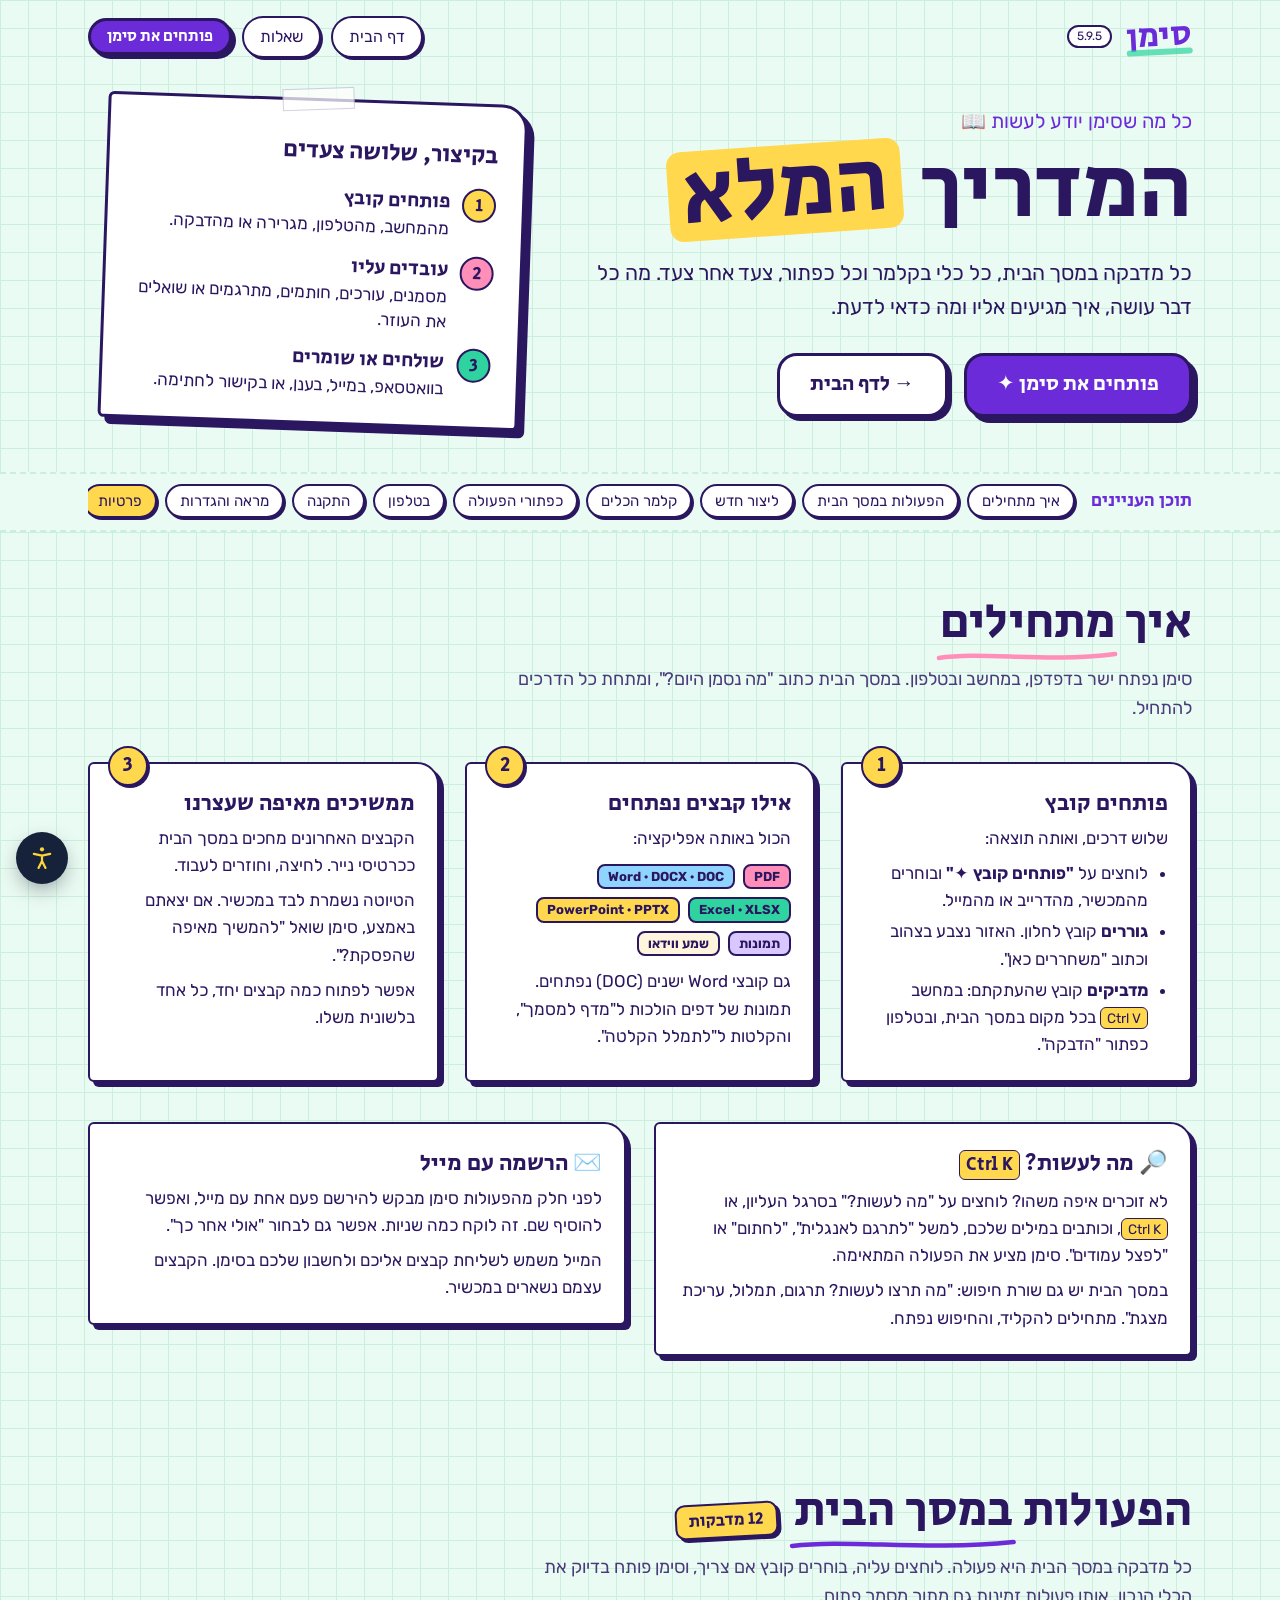
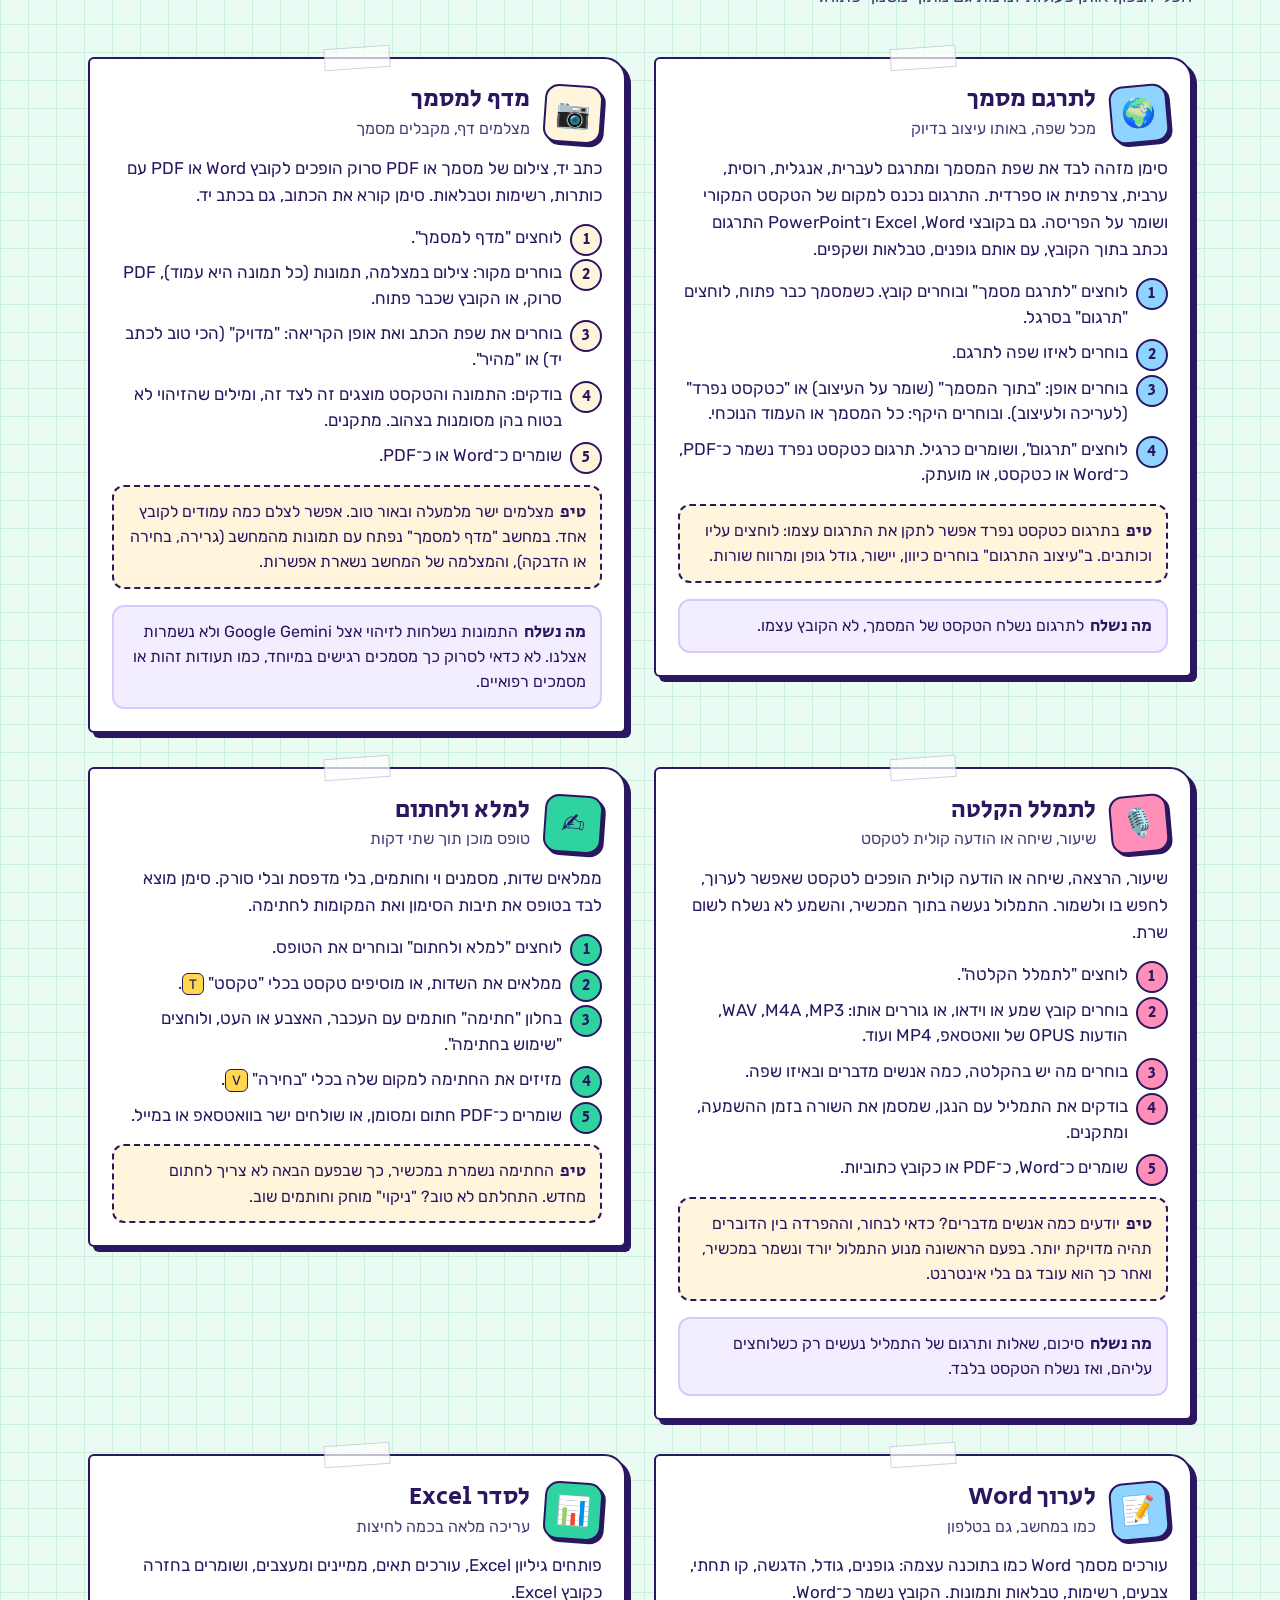
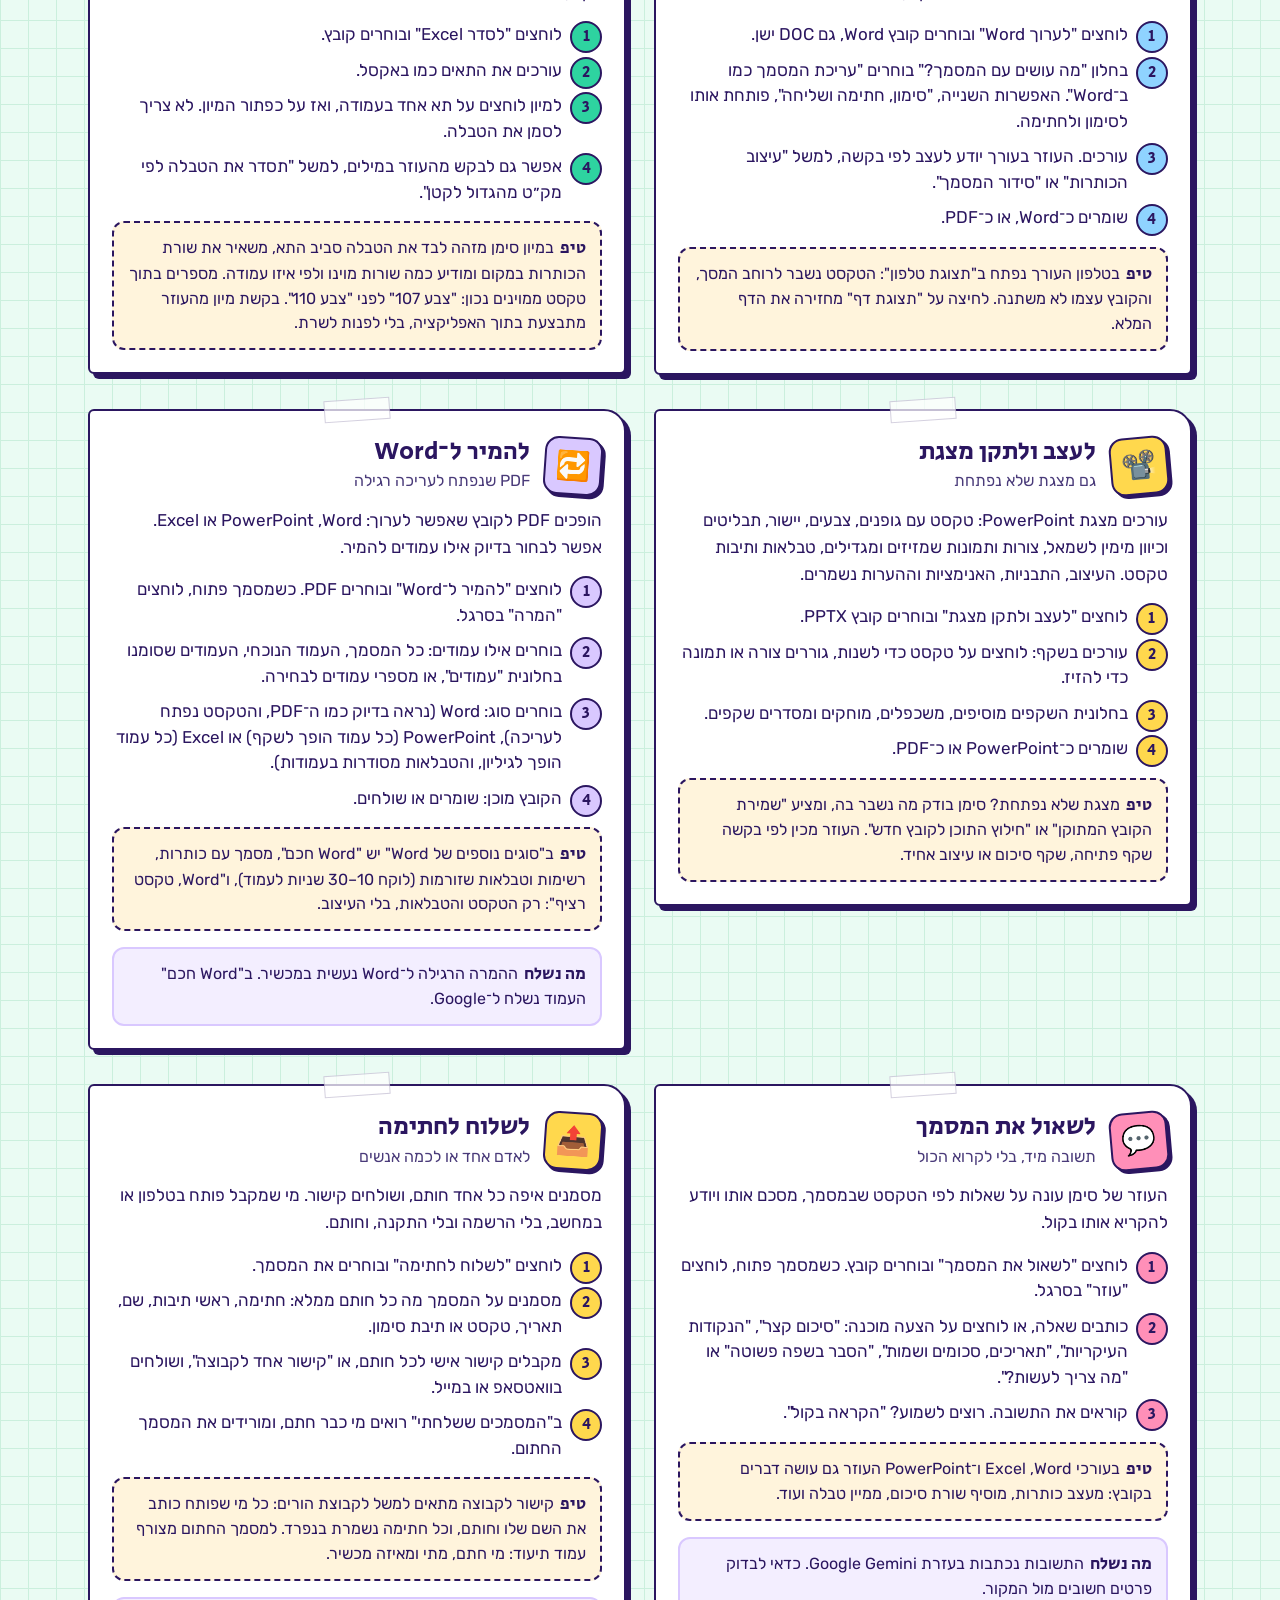
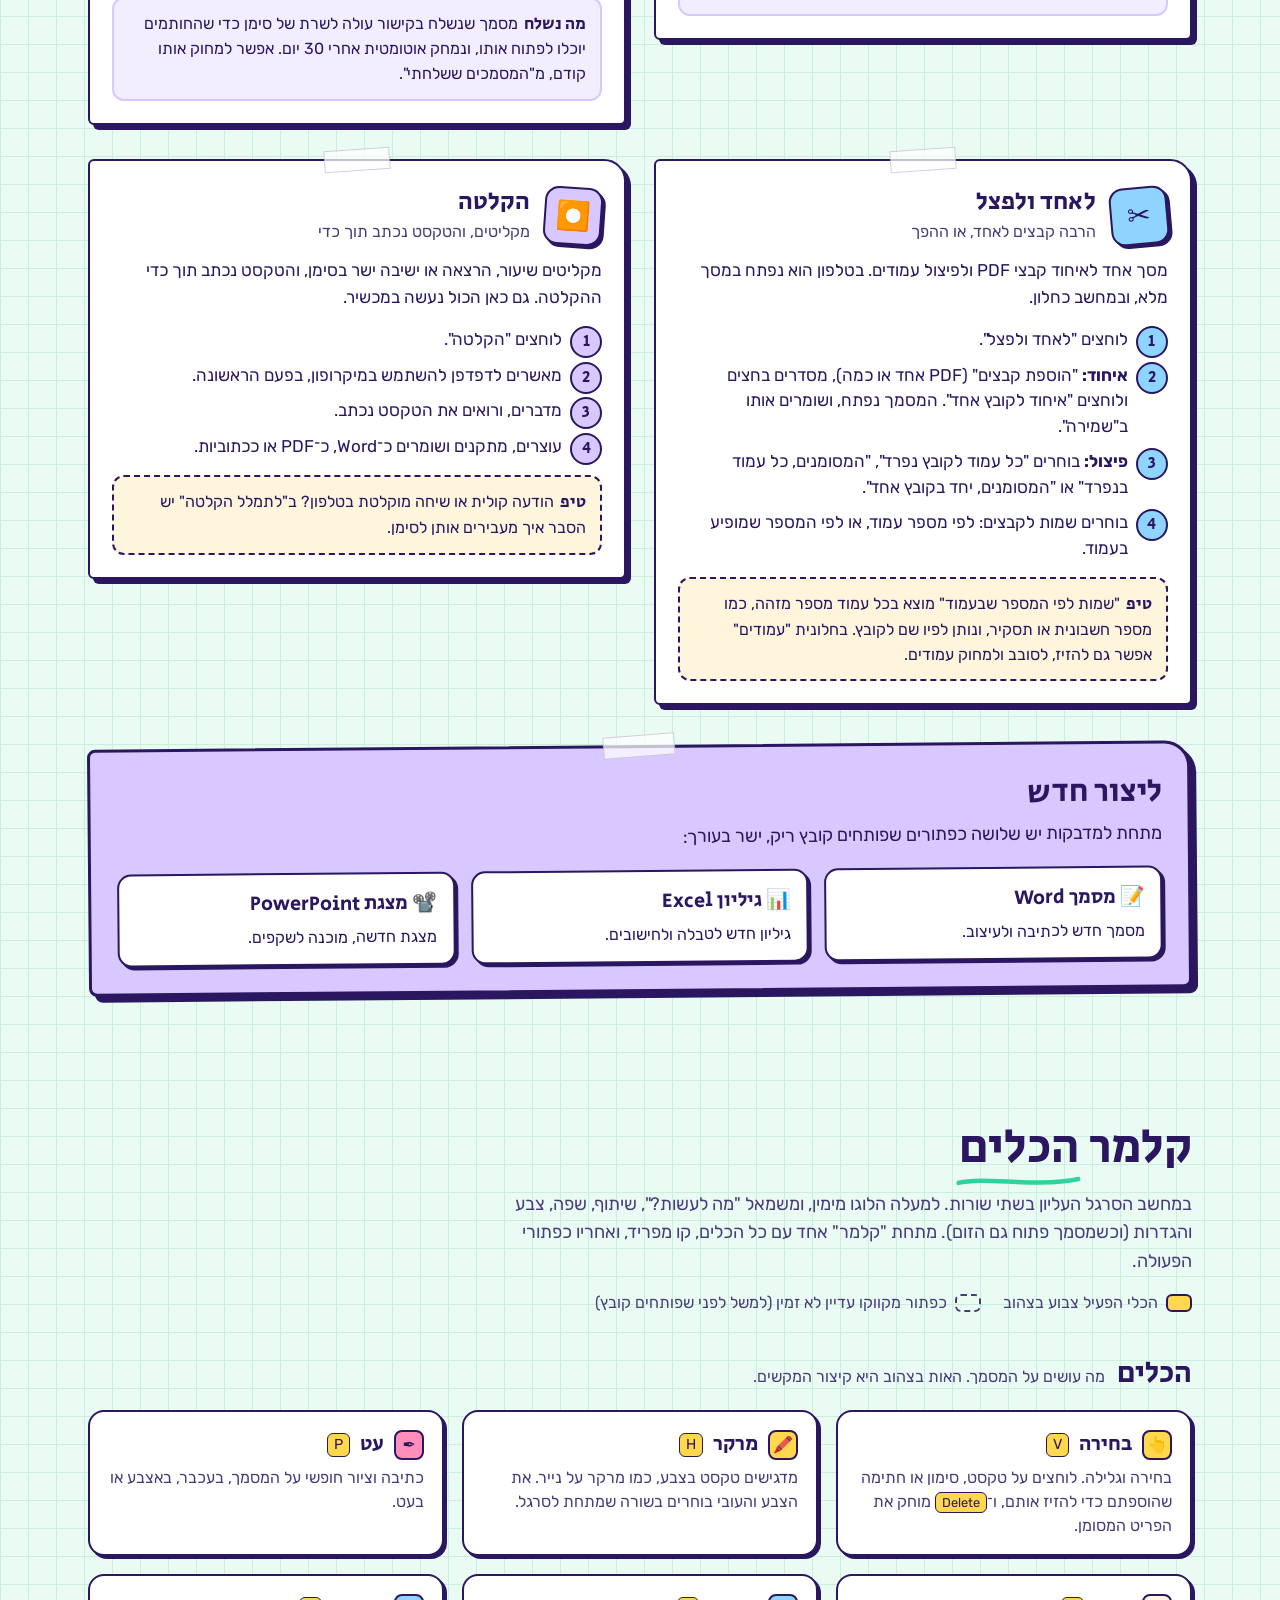
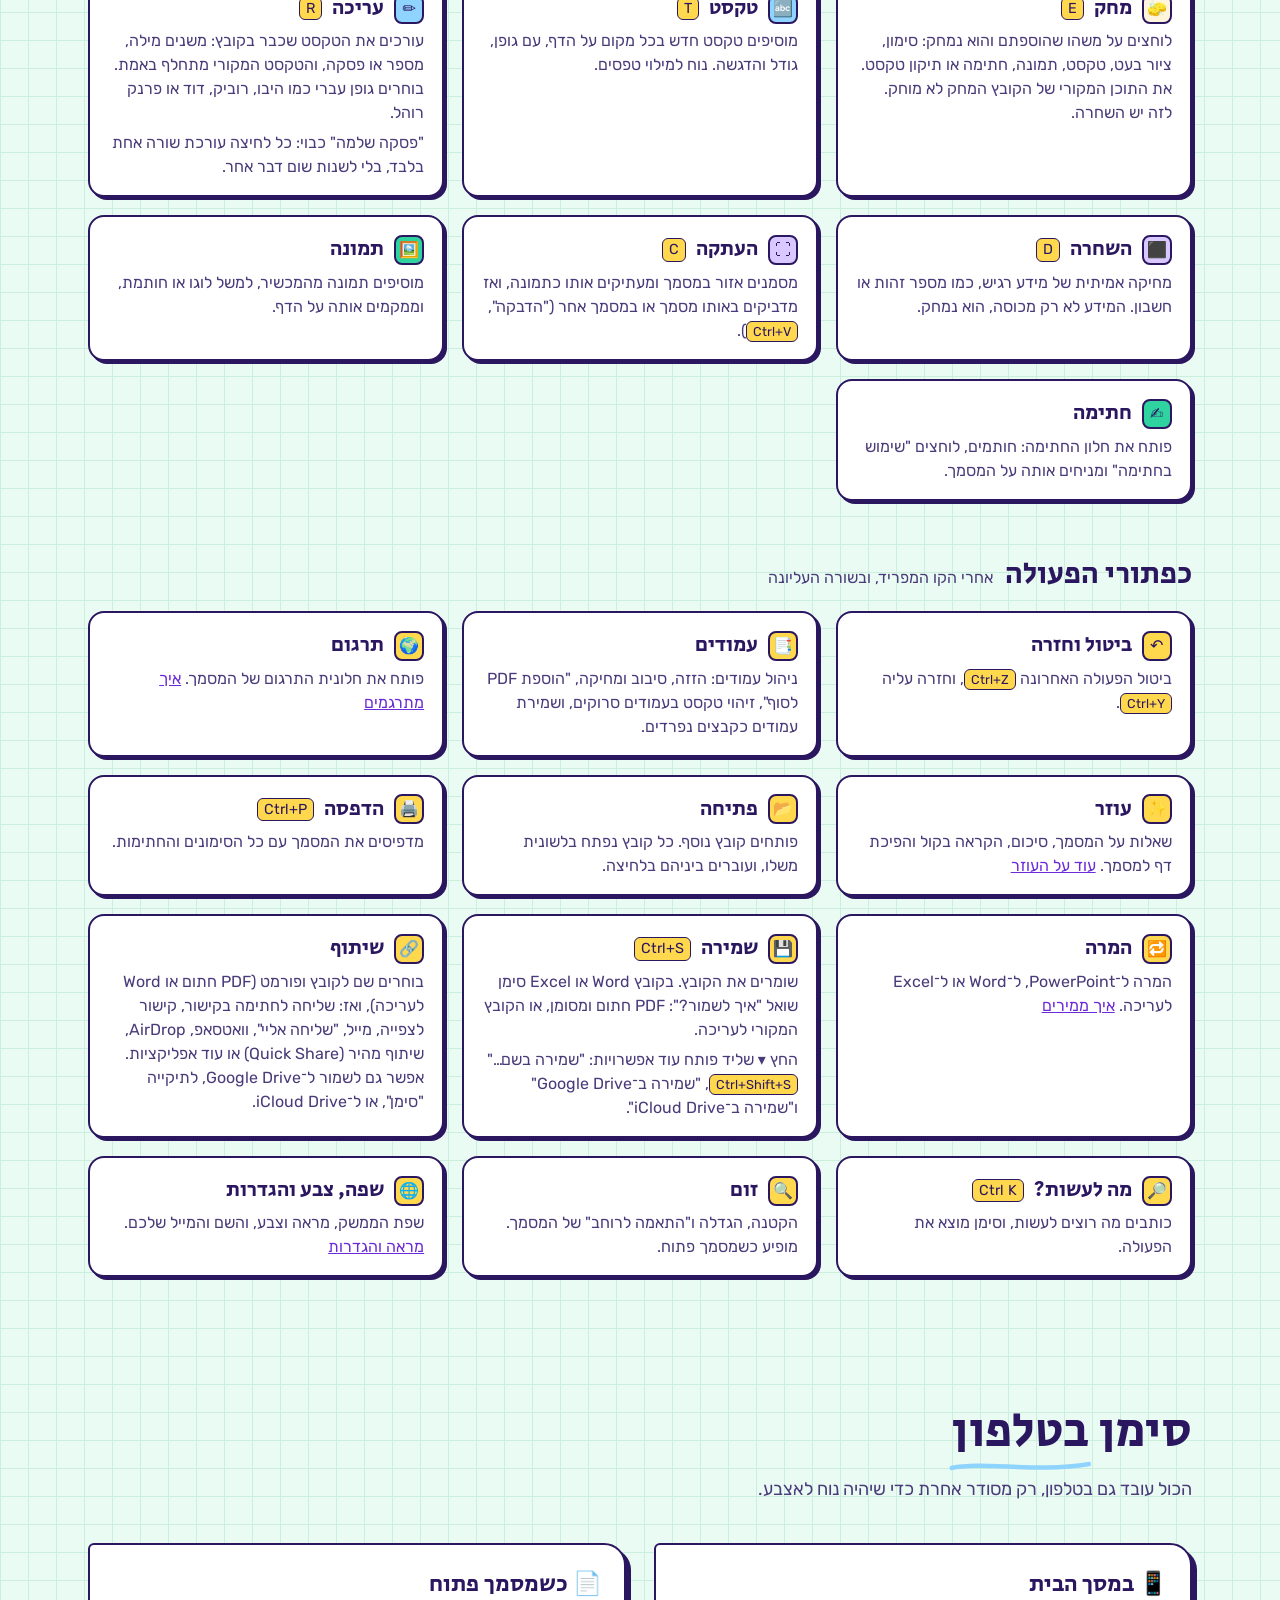
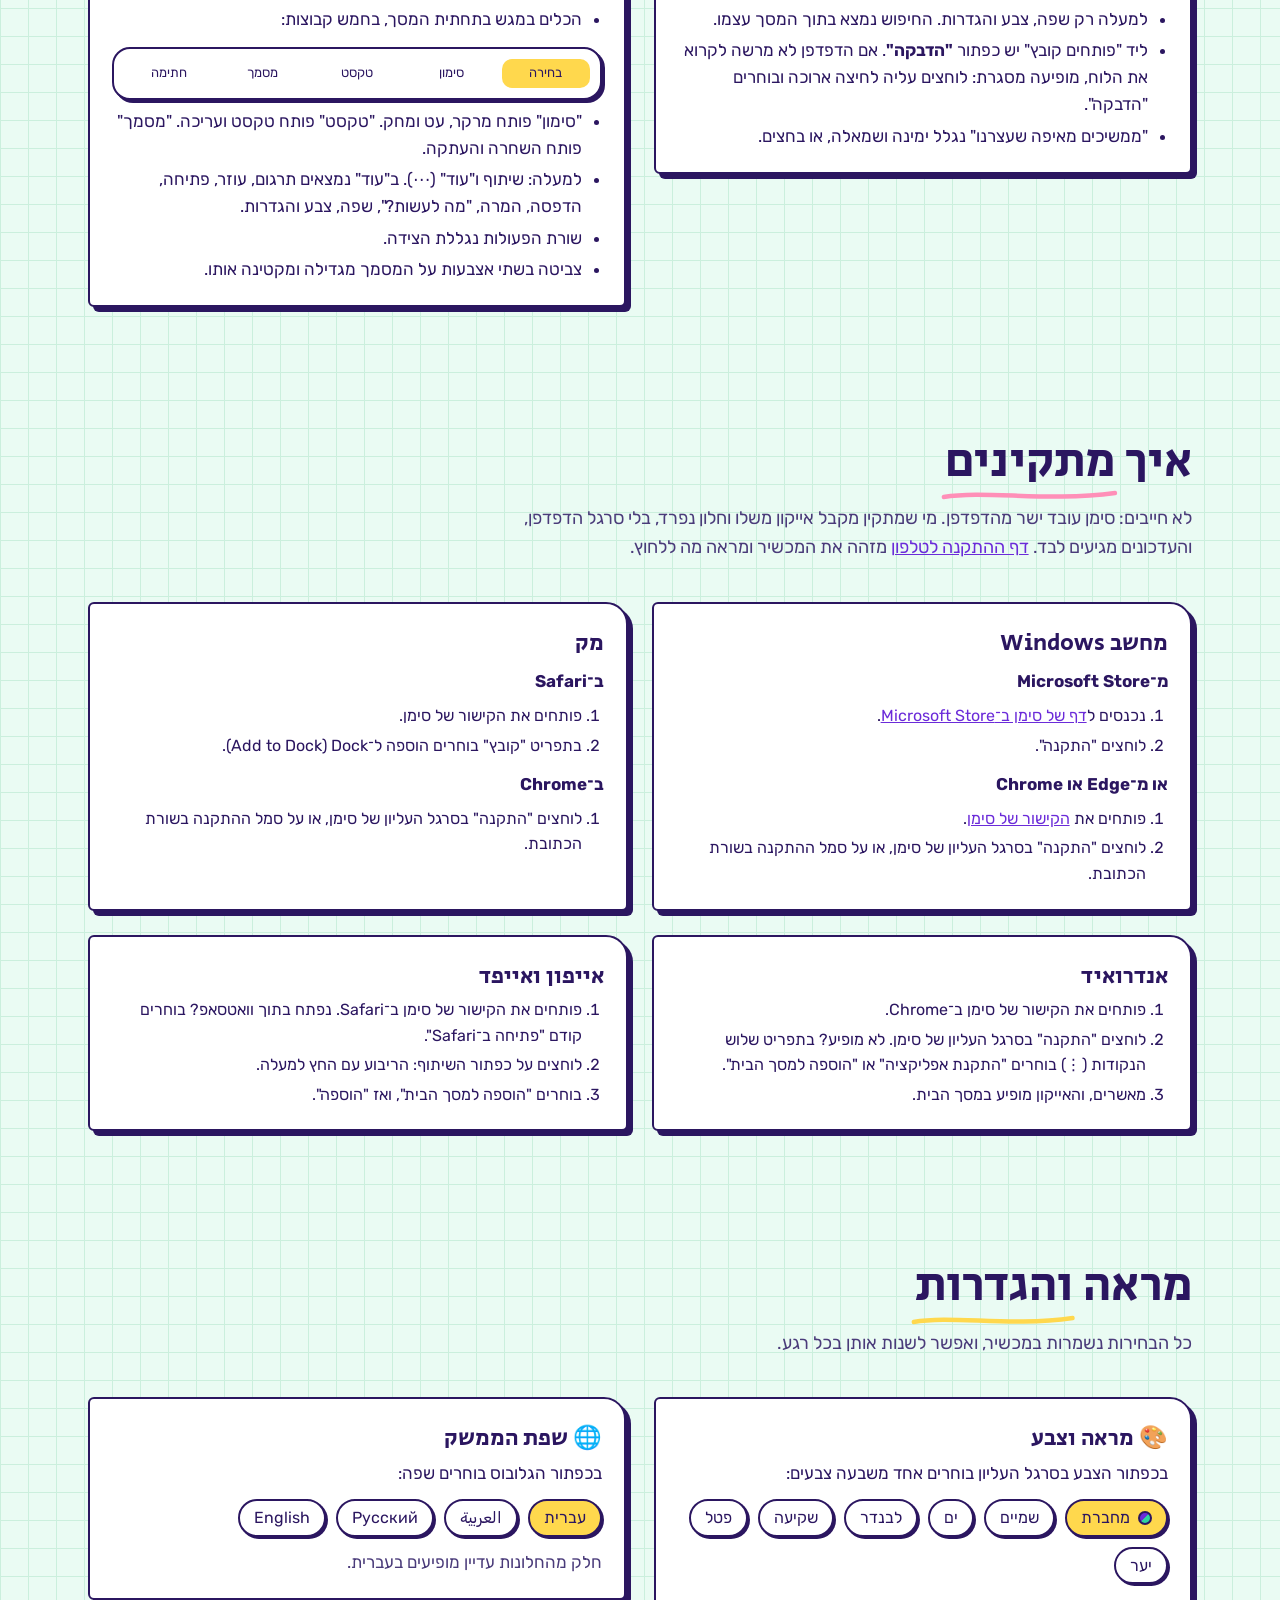
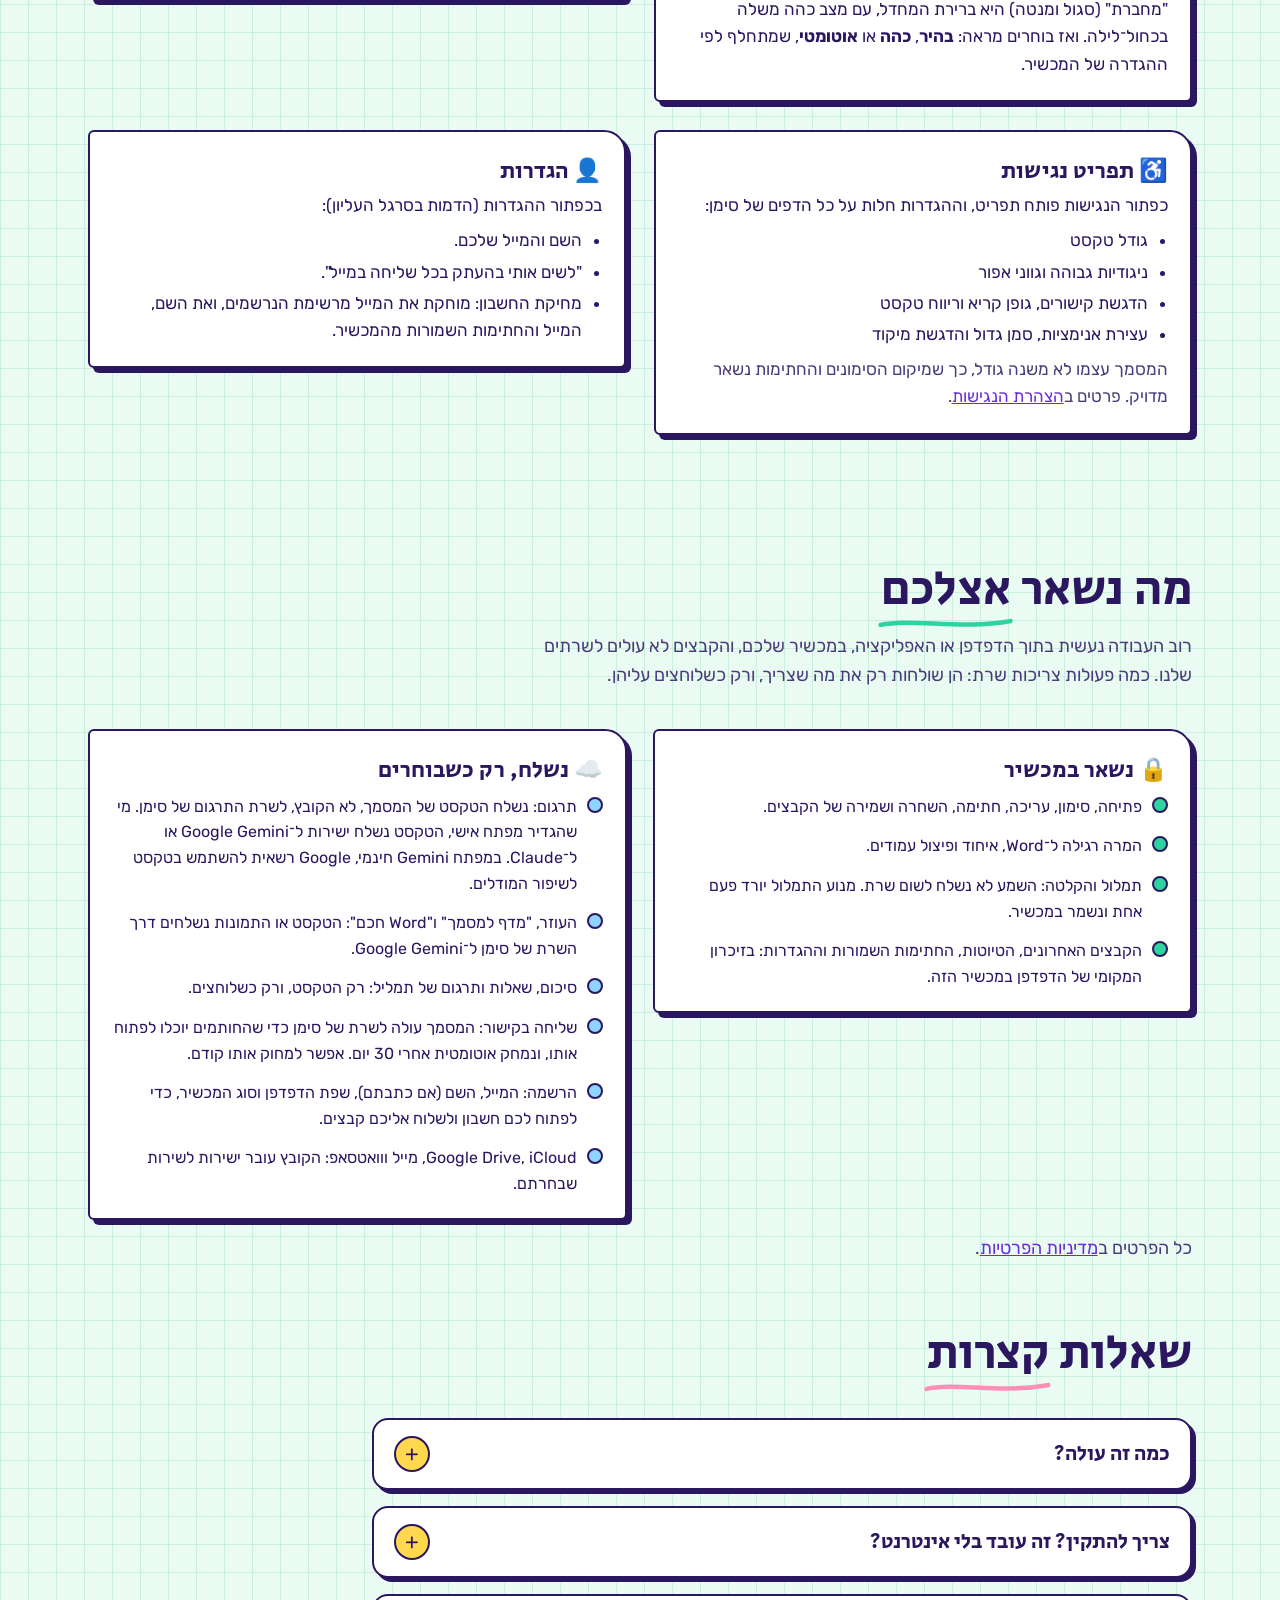
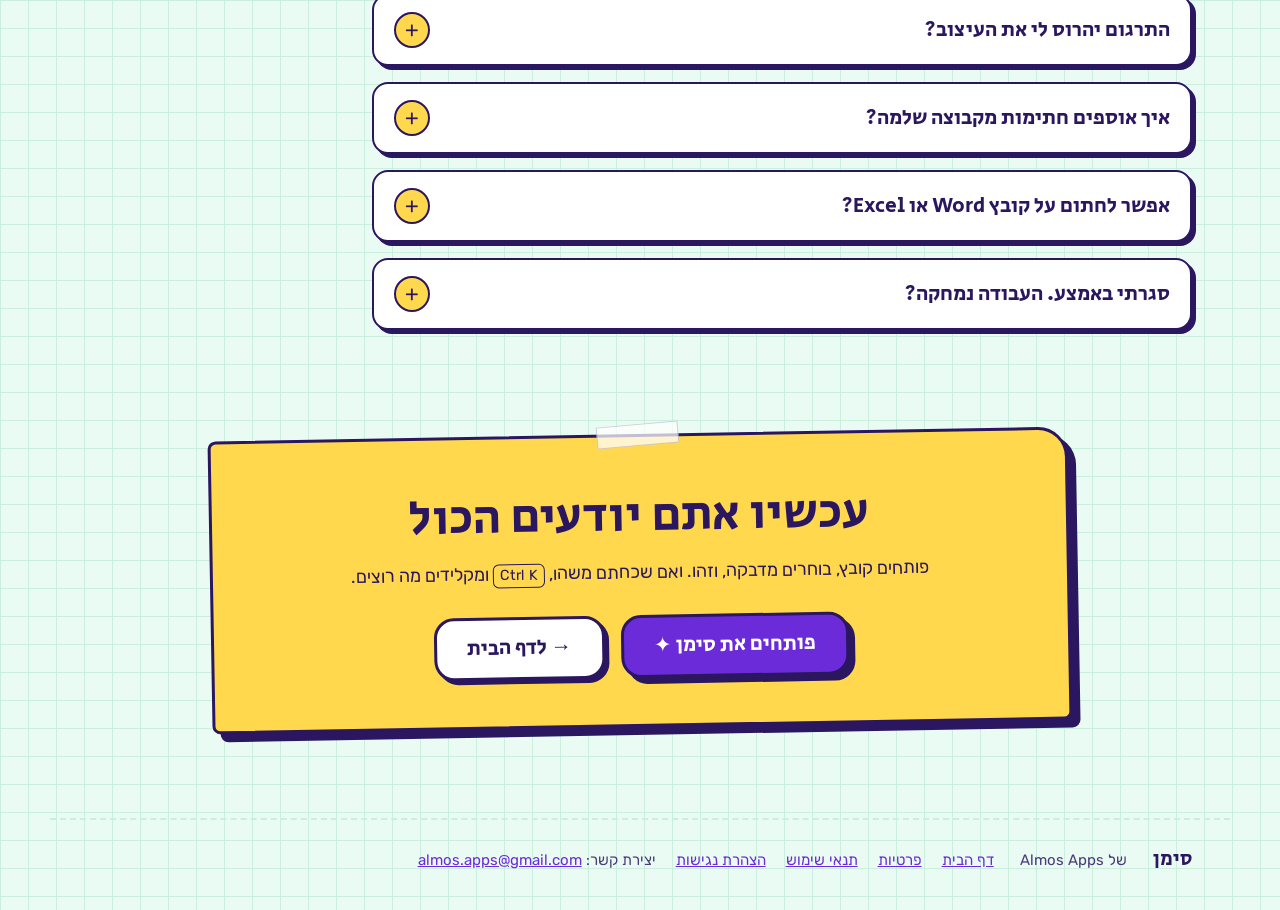
==== commit df501dd8: "Add files via upload" ====
--- a/about.html
+++ b/about.html
@@ -539,7 +539,7 @@
         <div class="tl" style="--c:var(--sun)"><div class="tl-h"><span class="ic" aria-hidden="true">👆</span><b>בחירה</b><kbd>V</kbd></div><p>בחירה וגלילה. לוחצים על טקסט, סימון או חתימה שהוספתם כדי להזיז אותם, ו־<kbd>Delete</kbd> מוחק את הפריט המסומן.</p></div>
         <div class="tl" style="--c:var(--sun)"><div class="tl-h"><span class="ic" aria-hidden="true">🖍️</span><b>מרקר</b><kbd>H</kbd></div><p>מדגישים טקסט בצבע, כמו מרקר על נייר. את הצבע והעובי בוחרים בשורה שמתחת לסרגל.</p></div>
         <div class="tl" style="--c:var(--rose)"><div class="tl-h"><span class="ic" aria-hidden="true">✒️</span><b>עט</b><kbd>P</kbd></div><p>כתיבה וציור חופשי על המסמך, בעכבר, באצבע או בעט.</p></div>
-        <div class="tl" style="--c:var(--cream)"><div class="tl-h"><span class="ic" aria-hidden="true">🧽</span><b>מחק</b><kbd>E</kbd></div><p>מוחק סימונים, ציורים ותמונות שהוספתם.</p></div>
+        <div class="tl" style="--c:var(--cream)"><div class="tl-h"><span class="ic" aria-hidden="true">🧽</span><b>מחק</b><kbd>E</kbd></div><p>לוחצים על משהו שהוספתם והוא נמחק: סימון, ציור בעט, טקסט, תמונה, חתימה או תיקון טקסט. את התוכן המקורי של הקובץ המחק לא מוחק. לזה יש השחרה.</p></div>
         <div class="tl" style="--c:var(--sky)"><div class="tl-h"><span class="ic" aria-hidden="true">🔤</span><b>טקסט</b><kbd>T</kbd></div><p>מוסיפים טקסט חדש בכל מקום על הדף, עם גופן, גודל והדגשה. נוח למילוי טפסים.</p></div>
         <div class="tl" style="--c:var(--sky)"><div class="tl-h"><span class="ic" aria-hidden="true">✏️</span><b>עריכה</b><kbd>R</kbd></div><p>עורכים את הטקסט שכבר בקובץ: משנים מילה, מספר או פסקה, והטקסט המקורי מתחלף באמת. בוחרים גופן עברי כמו היבו, רוביק, דוד או פרנק רוהל.</p><p>"פסקה שלמה" כבוי: כל לחיצה עורכת שורה אחת בלבד, בלי לשנות שום דבר אחר.</p></div>
         <div class="tl" style="--c:var(--lilac)"><div class="tl-h"><span class="ic" aria-hidden="true">⬛</span><b>השחרה</b><kbd>D</kbd></div><p>מחיקה אמיתית של מידע רגיש, כמו מספר זהות או חשבון. המידע לא רק מכוסה, הוא נמחק.</p></div>
@@ -683,23 +683,26 @@
 <section id="privacy" aria-labelledby="h-privacy">
   <div class="wrap">
     <div class="sec-h"><h2 id="h-privacy">מה נשאר <span class="u">אצלכם<svg viewBox="0 0 200 14" preserveAspectRatio="none" aria-hidden="true"><path d="M3 9 C 50 2, 120 14, 197 5" stroke="var(--mint)"/></svg></span></h2></div>
-    <p class="sub">סימן פותח, מסמן, חותם ושומר מסמכים בתוך הדפדפן או האפליקציה במכשיר שלכם. הקבצים לא עולים לשרתים שלנו, חוץ ממה שבוחרים לשלוח.</p>
+    <p class="sub">רוב העבודה נעשית בתוך הדפדפן או האפליקציה, במכשיר שלכם, והקבצים לא עולים לשרתים שלנו. כמה פעולות צריכות שרת: הן שולחות רק את מה שצריך, ורק כשלוחצים עליהן.</p>
     <div class="priv">
       <div class="card">
         <h3>🔒 נשאר במכשיר</h3>
         <ul>
-          <li>פתיחה, סימון, עריכה, חתימה ושמירה של הקבצים.</li>
-          <li>תמלול והקלטה: השמע לא נשלח לשום שרת.</li>
-          <li>ההגדרות, החתימות השמורות ופרטי ההרשמה, בזיכרון המקומי של הדפדפן.</li>
+          <li>פתיחה, סימון, עריכה, חתימה, השחרה ושמירה של הקבצים.</li>
+          <li>המרה רגילה ל־Word, איחוד ופיצול עמודים.</li>
+          <li>תמלול והקלטה: השמע לא נשלח לשום שרת. מנוע התמלול יורד פעם אחת ונשמר במכשיר.</li>
+          <li>הקבצים האחרונים, הטיוטות, החתימות השמורות וההגדרות: בזיכרון המקומי של הדפדפן במכשיר הזה.</li>
         </ul>
       </div>
       <div class="card out">
         <h3>☁️ נשלח, רק כשבוחרים</h3>
         <ul>
-          <li>תרגום: הטקסט של המסמך, לא הקובץ.</li>
-          <li>העוזר, "מדף למסמך" ו"Word חכם": הטקסט או התמונות נשלחים לבינה המלאכותית של Google.</li>
-          <li>שליחה בקישור: המסמך נשמר אצלנו 30 יום ונמחק.</li>
-          <li>Google Drive, מייל ווואטסאפ: הקובץ עובר ישירות לשירות שבחרתם.</li>
+          <li><span>תרגום: נשלח הטקסט של המסמך, לא הקובץ, לשרת התרגום של סימן. מי שהגדיר מפתח אישי, הטקסט נשלח ישירות ל־<bdi>Google Gemini</bdi> או ל־<bdi>Claude</bdi>. במפתח Gemini חינמי, Google רשאית להשתמש בטקסט לשיפור המודלים.</span></li>
+          <li><span>העוזר, "מדף למסמך" ו"Word חכם": הטקסט או התמונות נשלחים דרך השרת של סימן ל־<bdi>Google Gemini</bdi>.</span></li>
+          <li><span>סיכום, שאלות ותרגום של תמליל: רק הטקסט, ורק כשלוחצים.</span></li>
+          <li><span>שליחה בקישור: המסמך עולה לשרת של סימן כדי שהחותמים יוכלו לפתוח אותו, ונמחק אוטומטית אחרי 30 יום. אפשר למחוק אותו קודם.</span></li>
+          <li><span>הרשמה: המייל, השם (אם כתבתם), שפת הדפדפן וסוג המכשיר, כדי לפתוח לכם חשבון ולשלוח אליכם קבצים.</span></li>
+          <li><span>Google Drive, iCloud, מייל ווואטסאפ: הקובץ עובר ישירות לשירות שבחרתם.</span></li>
         </ul>
       </div>
     </div>
@@ -713,7 +716,7 @@
       </details>
       <details>
         <summary>צריך להתקין? זה עובד בלי אינטרנט?</summary>
-        <p>לא חייבים להתקין, סימן עובד ישר מהדפדפן. אחרי הפתיחה הראשונה הוא נפתח גם בלי חיבור. תרגום, העוזר ושליחה בקישור צריכים אינטרנט.</p>
+        <p>לא חייבים להתקין, סימן עובד ישר מהדפדפן. אחרי הפתיחה הראשונה הוא נפתח גם בלי חיבור, וסימון, עריכה, חתימה ושמירה עובדים בלי אינטרנט. גם התמלול עובד בלי חיבור, אחרי שמנוע התמלול ירד פעם אחת. צריך אינטרנט לתרגום, לעוזר, ל"מדף למסמך", ל"Word חכם", לשליחה בקישור ולשמירה בענן.</p>
       </details>
       <details>
         <summary>התרגום יהרוס לי את העיצוב?</summary>
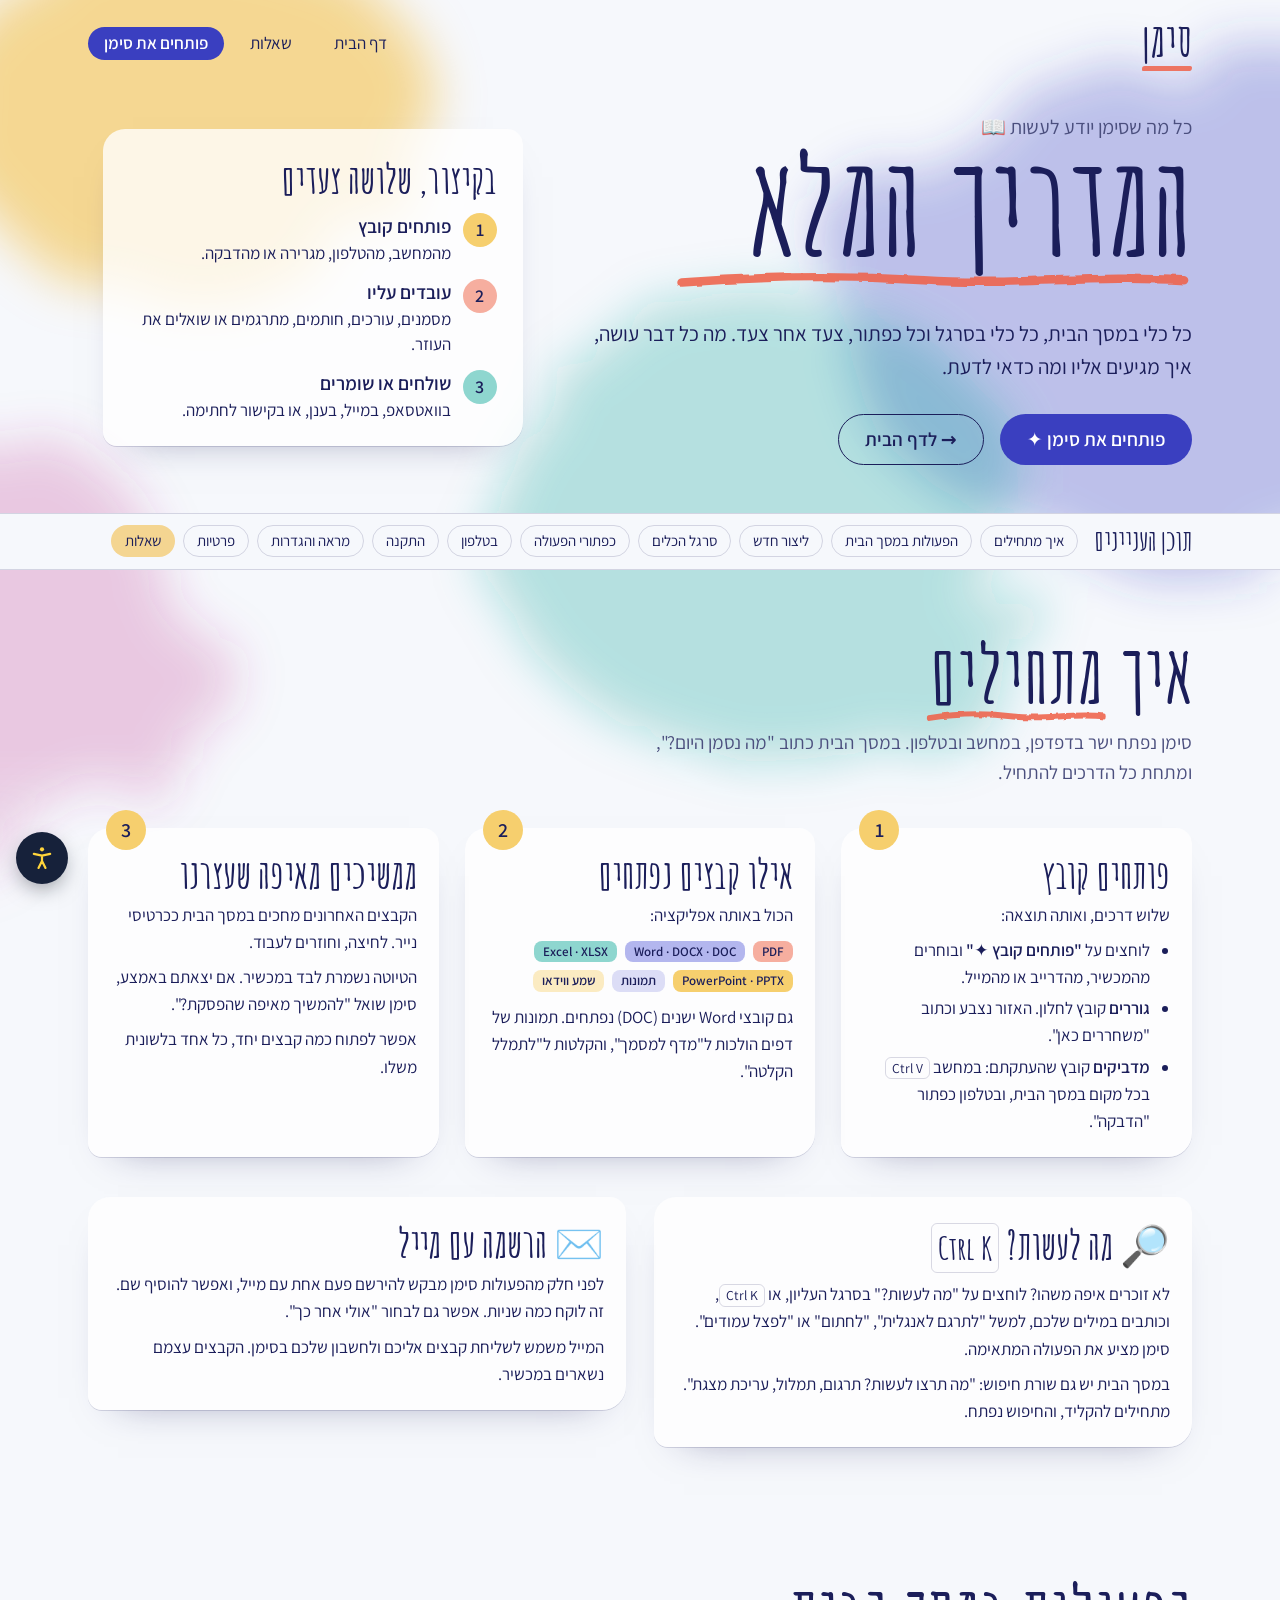
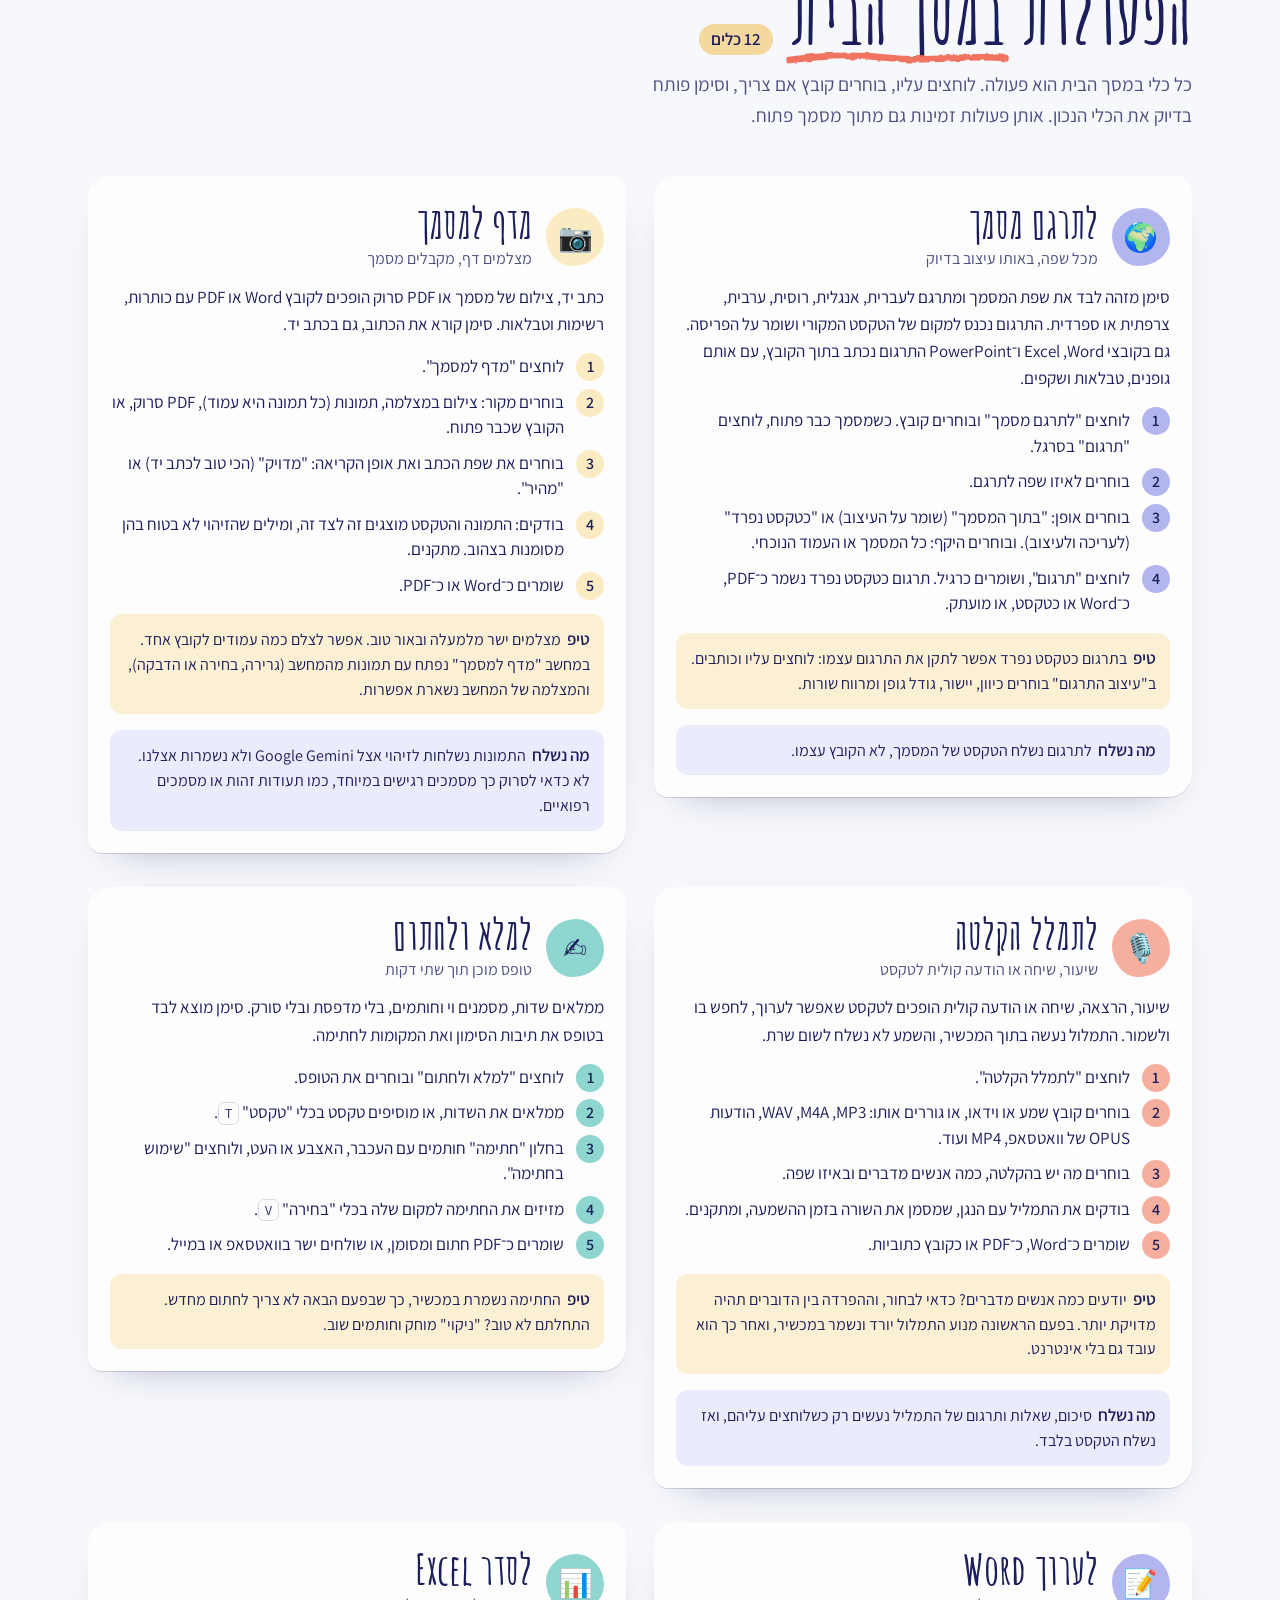
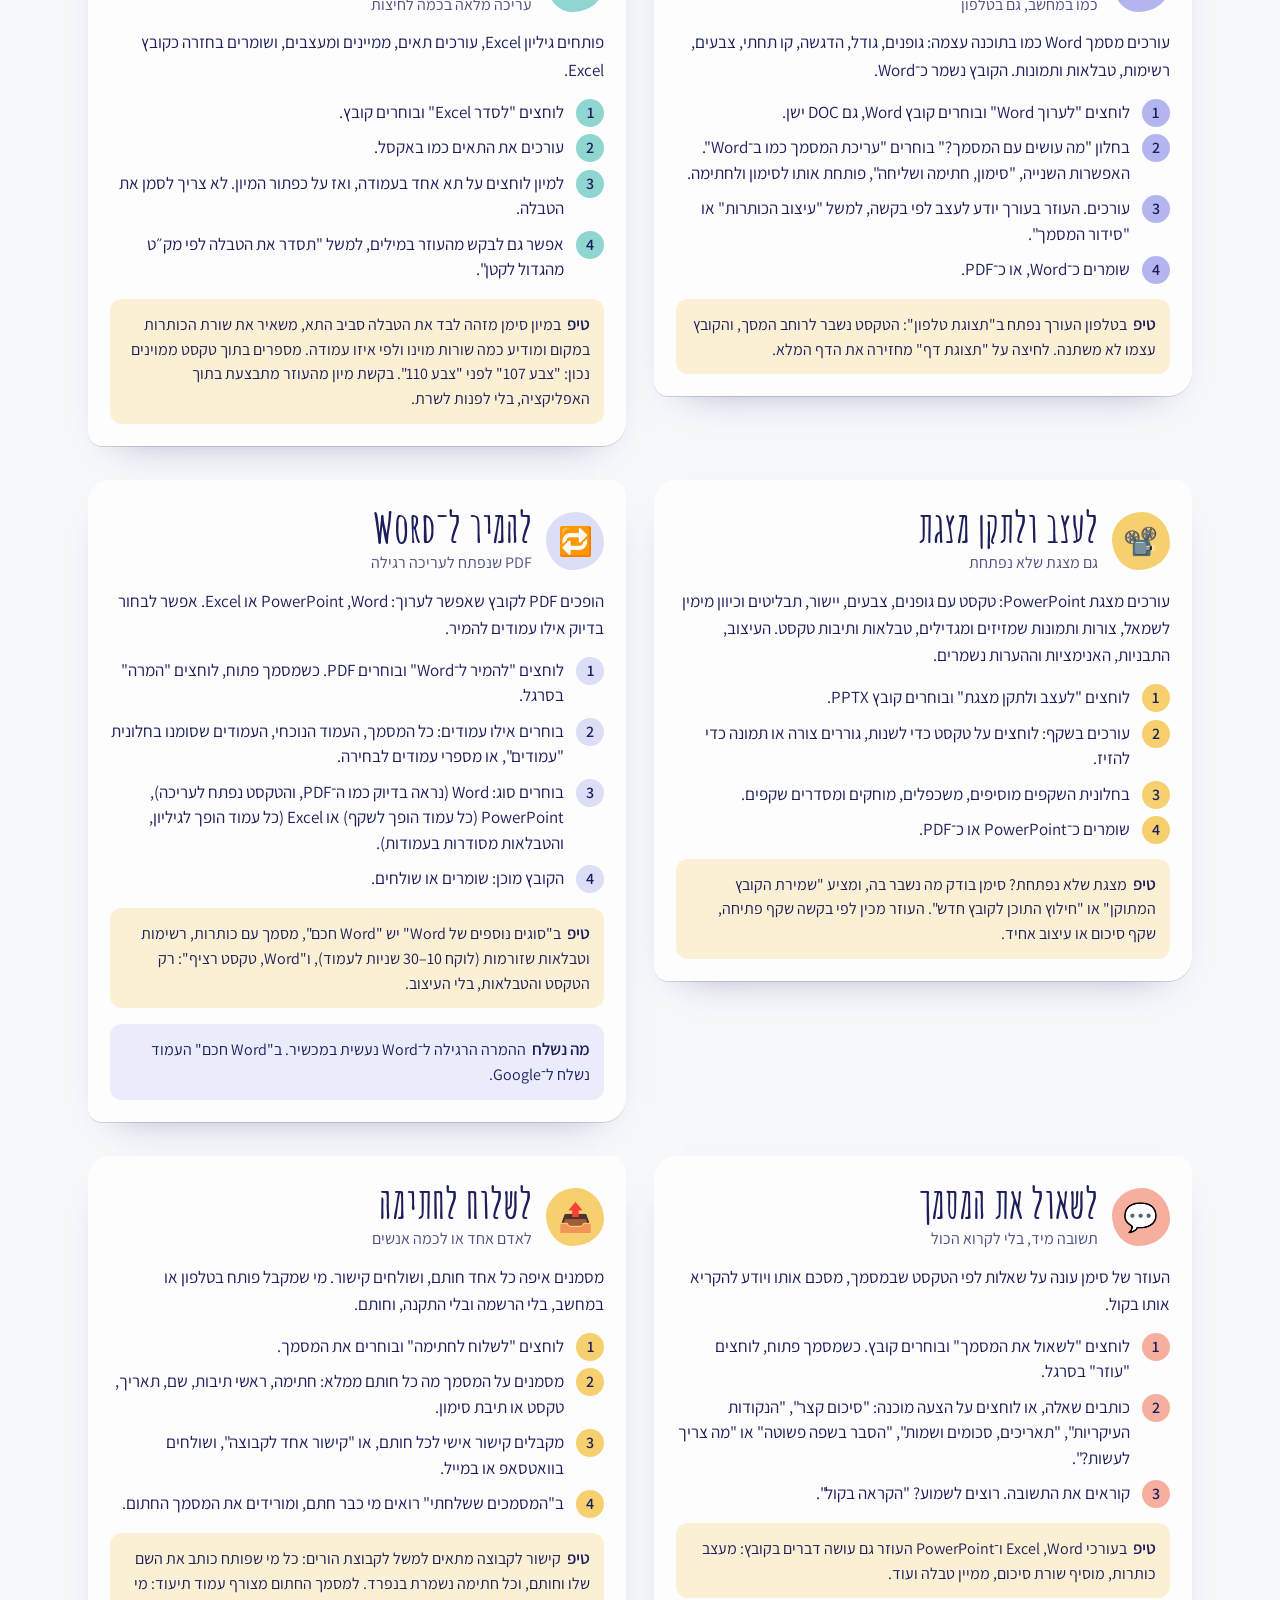
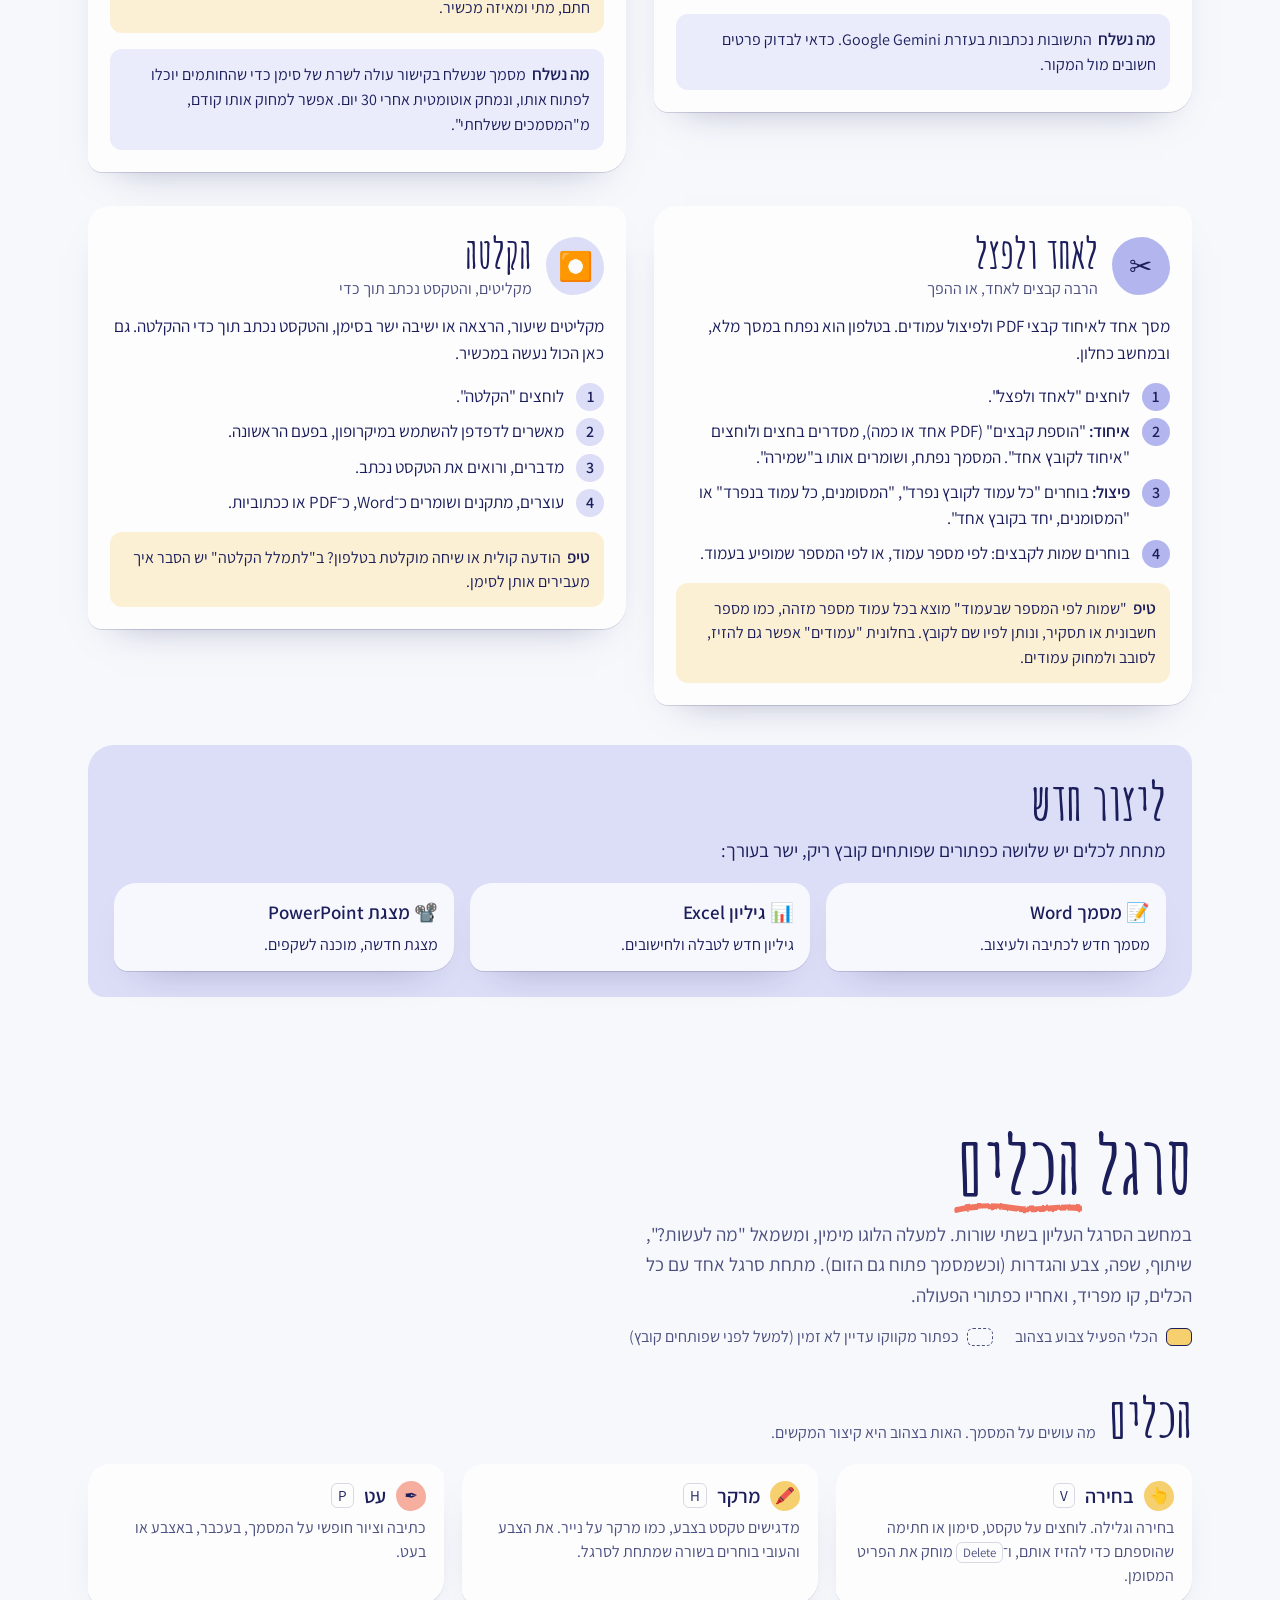
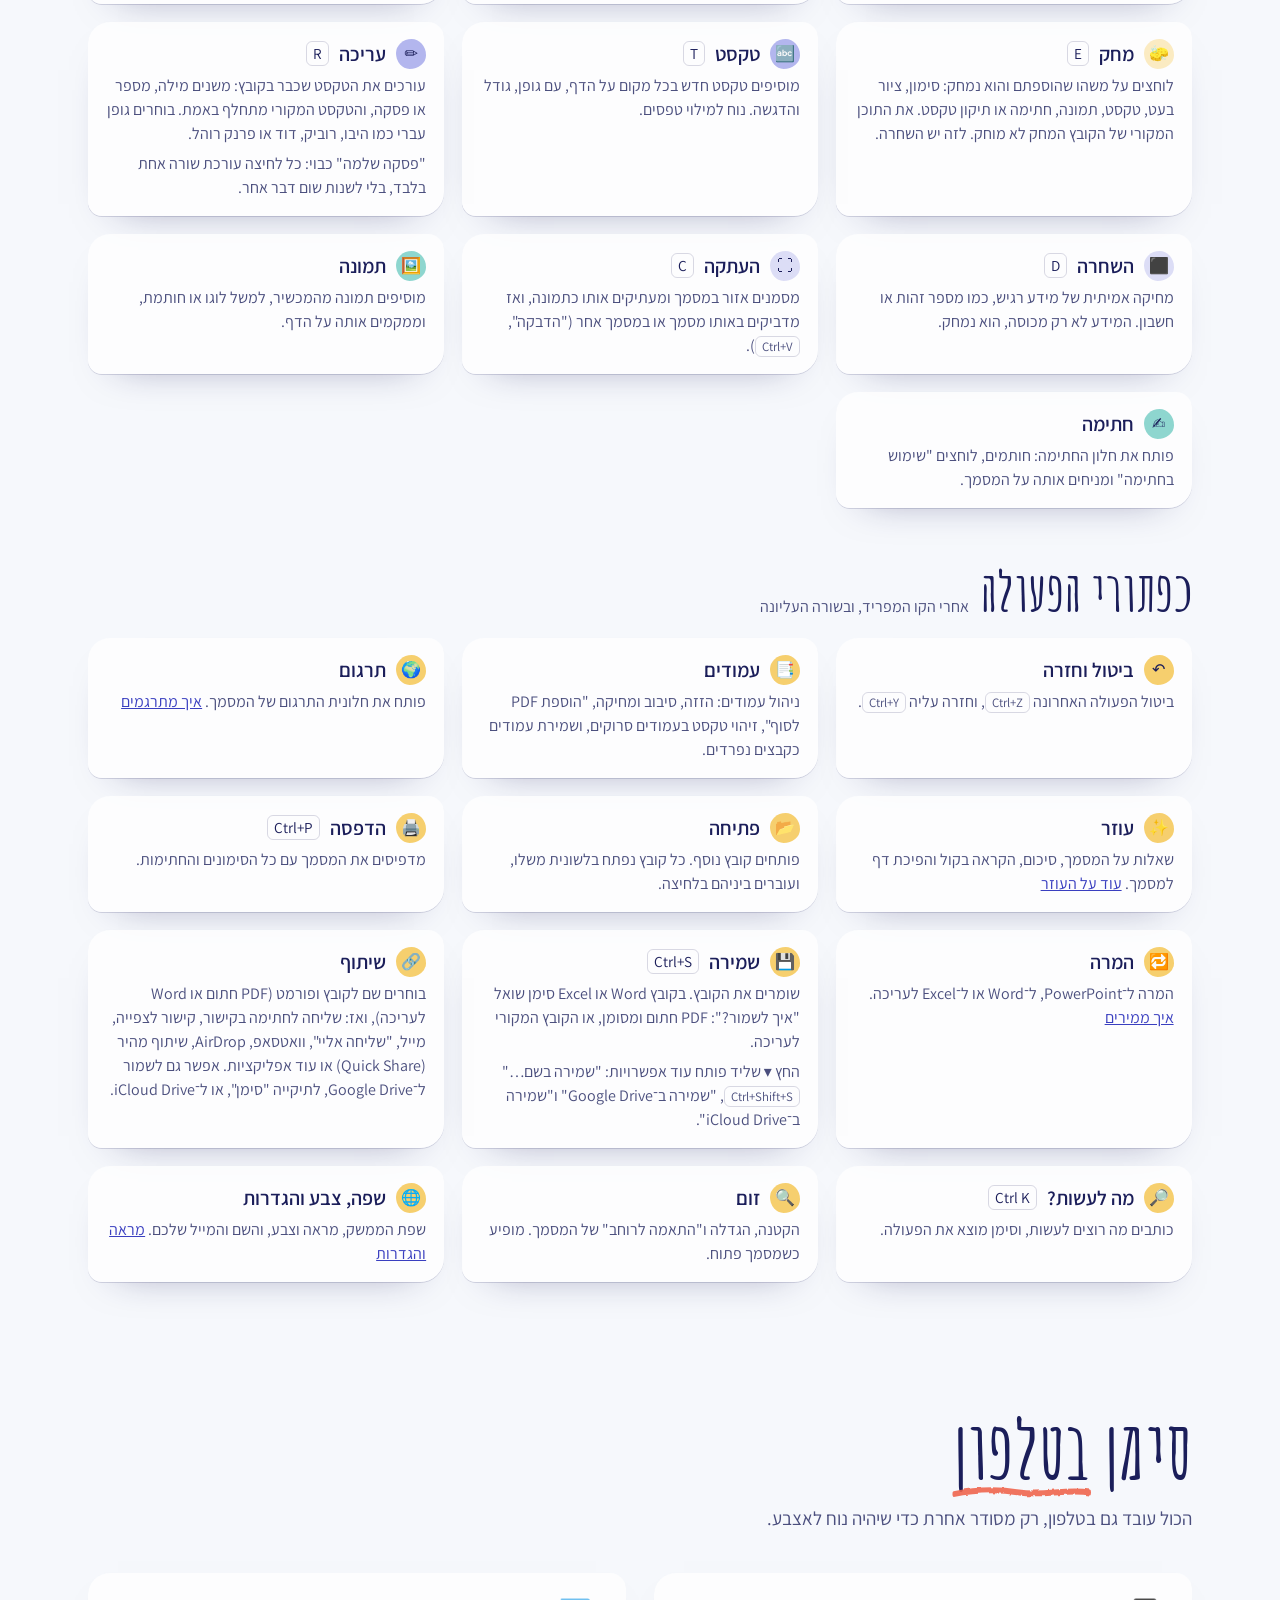
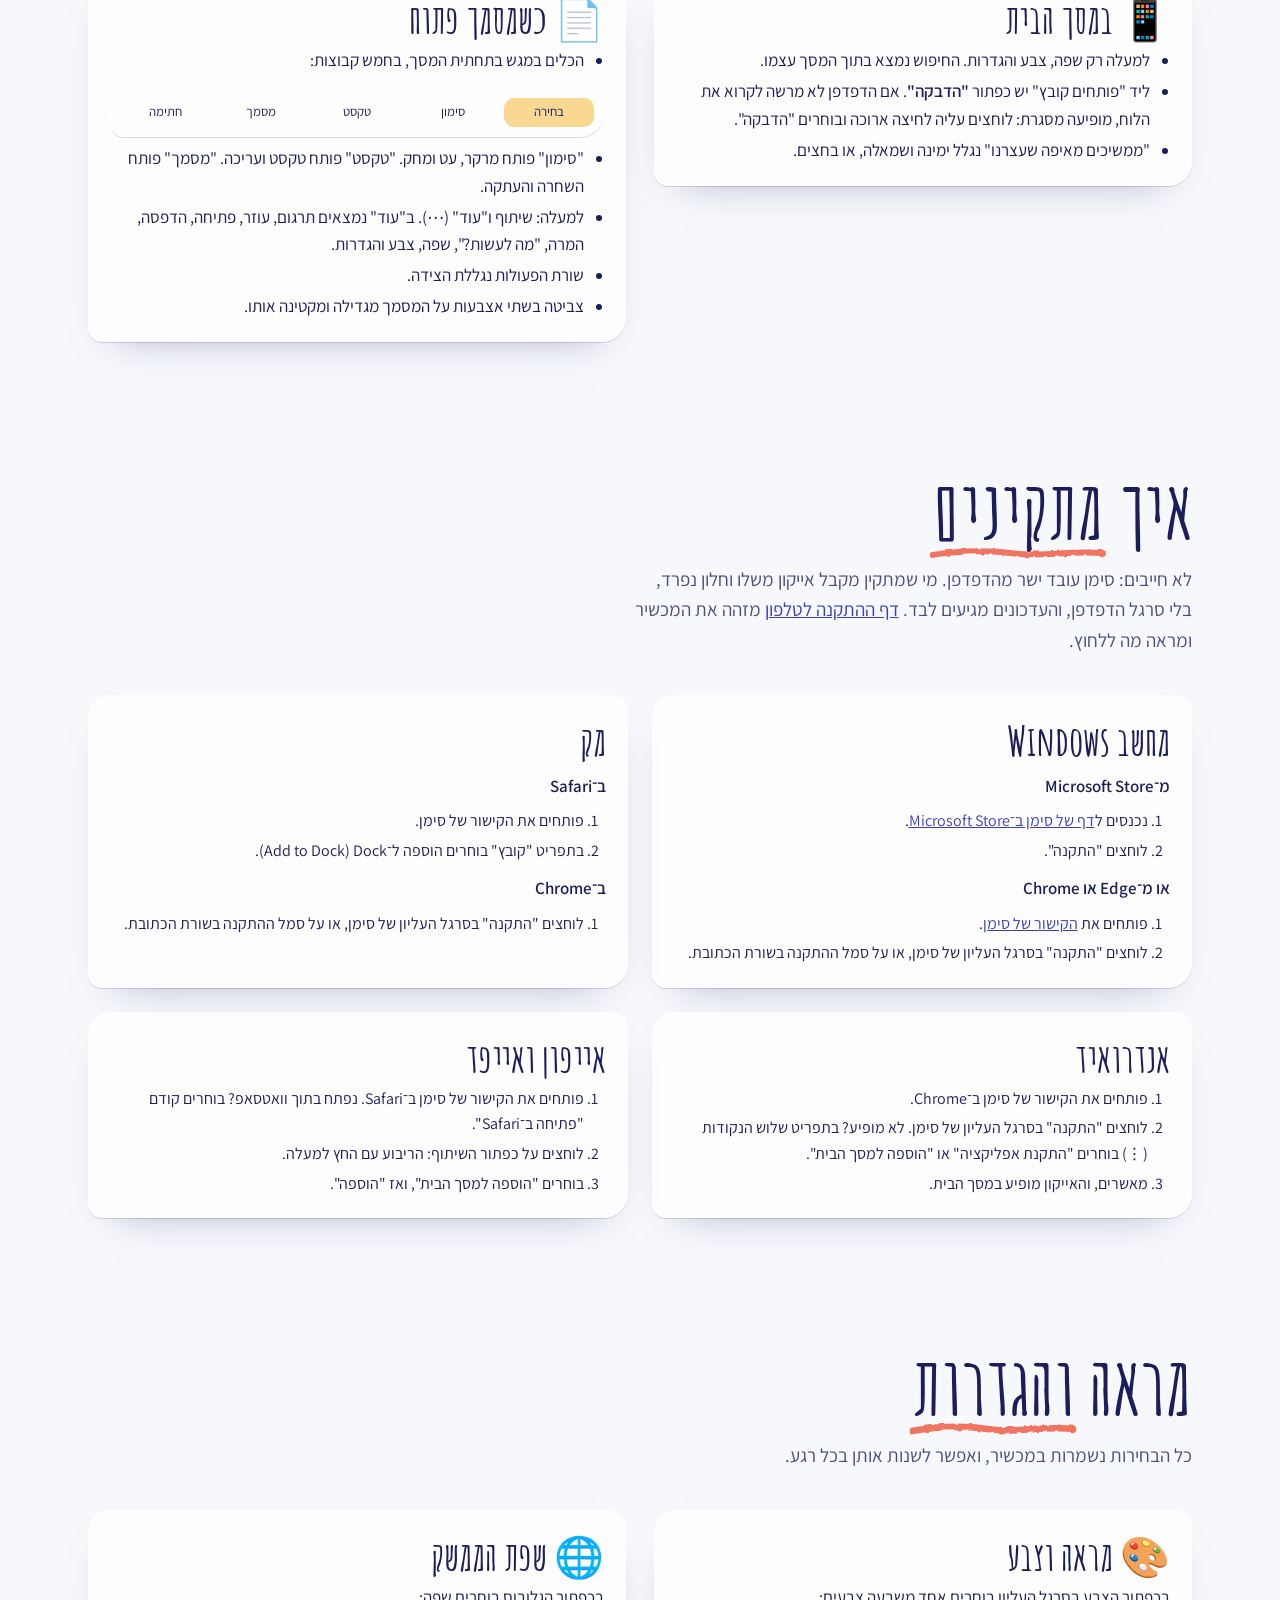
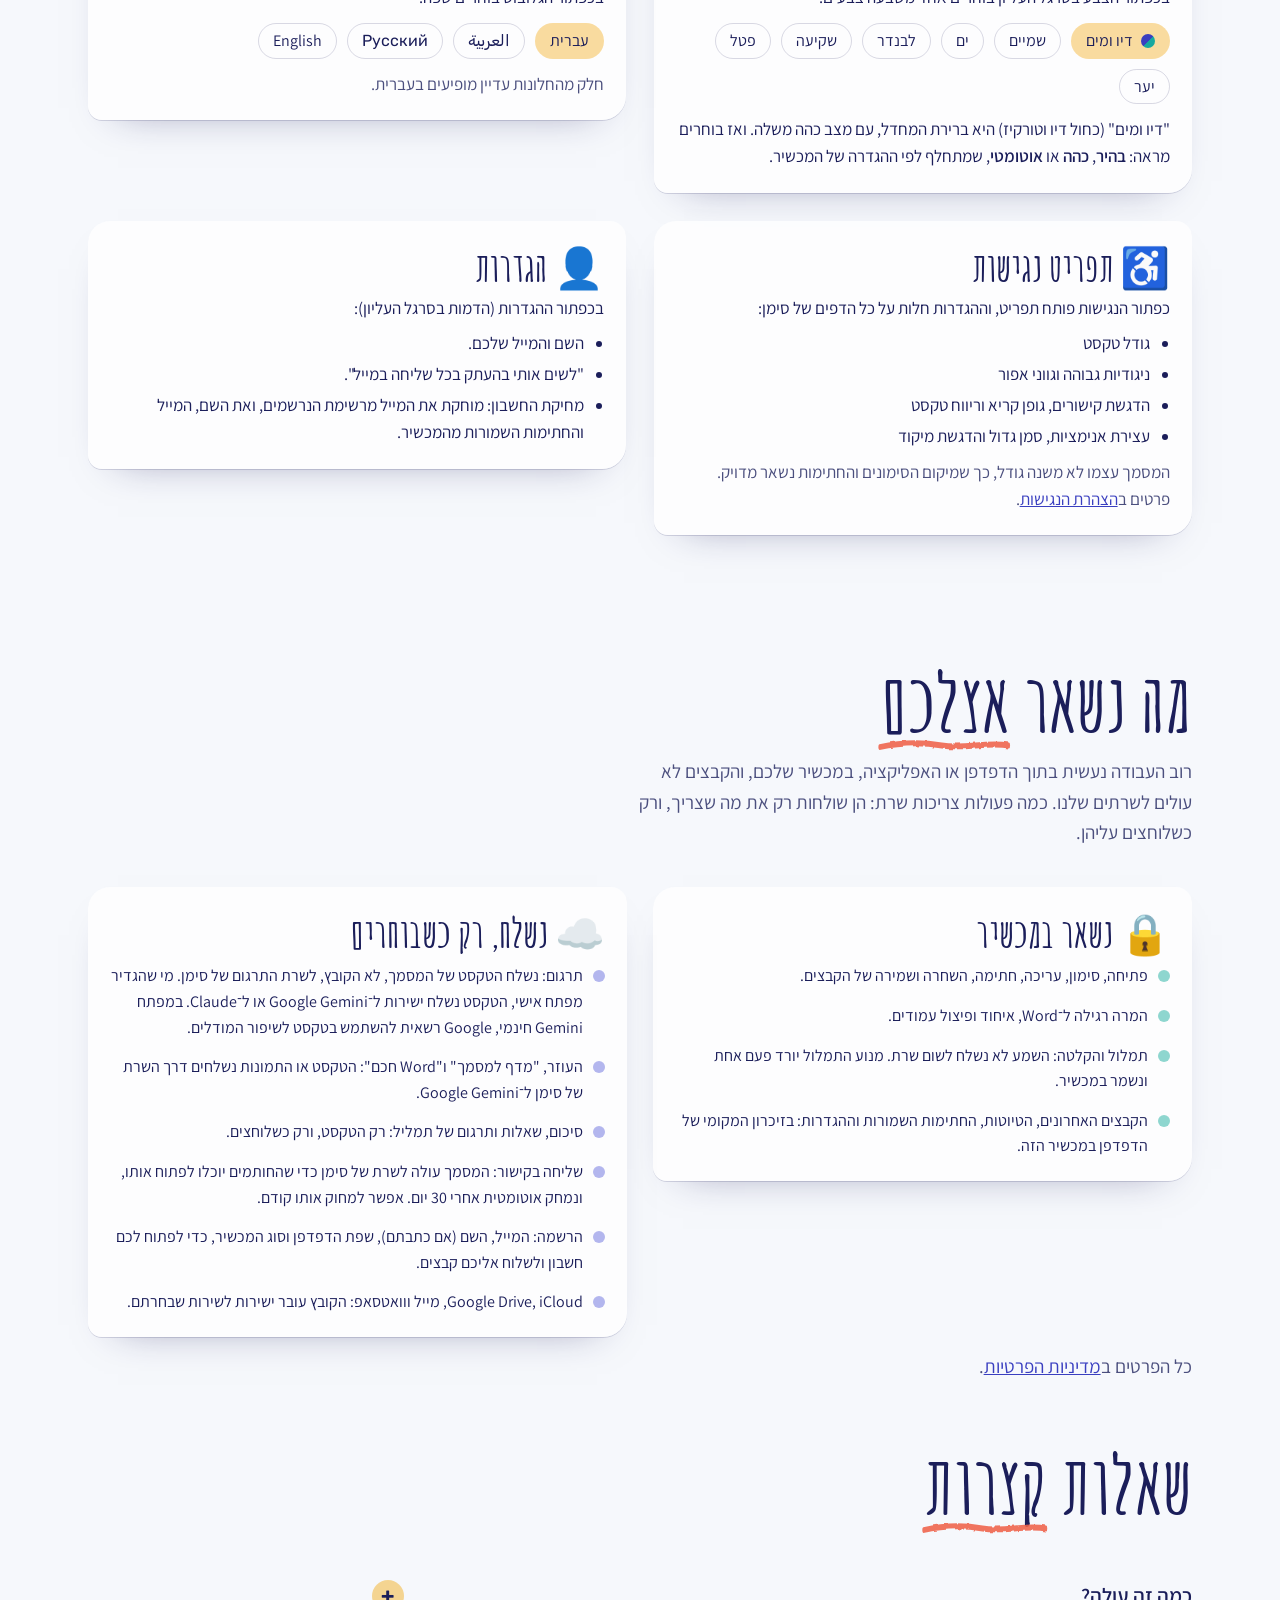
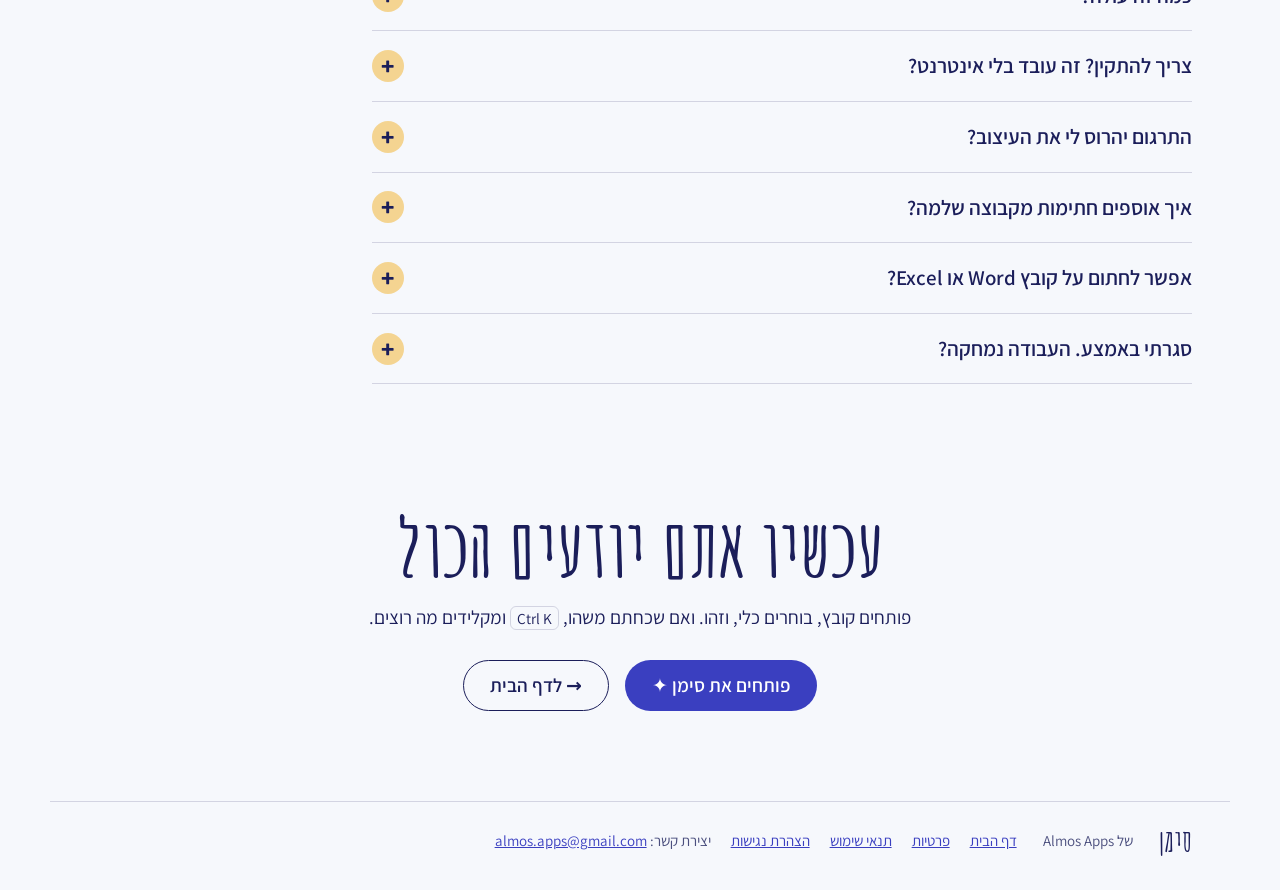
==== commit 9b43d07b: "סימן 6.9.3: the video says the transcription line correctly, subtitles in the player, and the full g" ====
--- a/about.html
+++ b/about.html
@@ -5,16 +5,16 @@
 <script>if(/\.github\.io$/.test(location.hostname))location.replace('https://siman.siman-app.workers.dev/about.html'+location.hash);</script>
 <meta name="viewport" content="width=device-width, initial-scale=1, viewport-fit=cover">
 <title>סימן — המדריך המלא</title>
-<meta name="description" content="המדריך המלא לסימן: איך פותחים קובץ, מה עושה כל מדבקה במסך הבית, כל כלי בקלמר, הטלפון, ההגדרות והפרטיות. צעד אחר צעד, בעברית.">
+<meta name="description" content="המדריך המלא לסימן: איך פותחים קובץ, מה עושה כל כלי במסך הבית, כל כלי בסרגל, הטלפון, ההגדרות והפרטיות. צעד אחר צעד, בעברית.">
 <meta property="og:type" content="article">
 <meta property="og:url" content="https://siman.siman-app.workers.dev/about.html">
 <meta property="og:title" content="סימן — המדריך המלא">
 <meta property="og:description" content="כל פעולה בסימן, צעד אחר צעד: תרגום, תמלול, חתימה, עריכת וורד, אקסל ומצגות, המרה, שליחה לחתימה ועוד.">
-<meta property="og:image" content="https://siman.siman-app.workers.dev/siman-share.jpg">
+<meta property="og:image" content="https://siman.siman-app.workers.dev/siman-share-692.jpg">
 <meta property="og:image:width" content="1200"><meta property="og:image:height" content="630">
 <meta name="twitter:card" content="summary_large_image">
-<meta name="theme-color" content="#EAFBF3" media="(prefers-color-scheme: light)">
-<meta name="theme-color" content="#17112E" media="(prefers-color-scheme: dark)">
+<meta name="theme-color" content="#F6F8FC" media="(prefers-color-scheme: light)">
+<meta name="theme-color" content="#12142E" media="(prefers-color-scheme: dark)">
 <meta name="color-scheme" content="light dark">
 <link rel="icon" href="icon-192.png">
 <link rel="apple-touch-icon" sizes="180x180" href="icon-180.png">
@@ -242,13 +242,115 @@
   html{scroll-behavior:auto}
 }
 @media print{.toc,.nav,.ctas,.final{display:none}body{background:#fff}.act,.card,.tl{box-shadow:none;break-inside:avoid}}
+
+@font-face{font-family:"SF-amatic";font-weight:700;font-display:swap;src:url(font-amatic-he.woff2) format("woff2");unicode-range:U+0307-0308,U+0590-05FF,U+200C-2010,U+20AA,U+25CC,U+FB1D-FB4F}
+@font-face{font-family:"SF-amatic";font-weight:700;font-display:swap;src:url(font-amatic-lat.woff2) format("woff2");unicode-range:U+0000-00FF,U+0131,U+0152-0153,U+02BB-02BC,U+02C6,U+02DA,U+02DC,U+0304,U+0308,U+0329,U+2000-206F,U+20AC,U+2122,U+2191,U+2193,U+2212,U+2215,U+FEFF,U+FFFD}
+@font-face{font-family:"SF-assistant";font-weight:400 600;font-display:swap;src:url(font-assistant-he.woff2) format("woff2");unicode-range:U+0307-0308,U+0590-05FF,U+200C-2010,U+20AA,U+25CC,U+FB1D-FB4F}
+@font-face{font-family:"SF-assistant";font-weight:400 600;font-display:swap;src:url(font-assistant-lat.woff2) format("woff2");unicode-range:U+0000-00FF,U+0131,U+0152-0153,U+02BB-02BC,U+02C6,U+02DA,U+02DC,U+0304,U+0308,U+0329,U+2000-206F,U+20AC,U+2122,U+2191,U+2193,U+2212,U+2215,U+FEFF,U+FFFD}
+:root{
+  --ink-wash:url("data:image/svg+xml,%3Csvg xmlns='http://www.w3.org/2000/svg' viewBox='0 0 1400 900' preserveAspectRatio='xMidYMin slice'%3E%3Cfilter id='w' x='-30%25' y='-30%25' width='160%25' height='160%25'%3E%3CfeTurbulence type='fractalNoise' baseFrequency='.008' numOctaves='3' seed='7'/%3E%3CfeDisplacementMap in='SourceGraphic' scale='120'/%3E%3CfeGaussianBlur stdDeviation='20'/%3E%3C/filter%3E%3Cg filter='url(%23w)'%3E%3Cellipse cx='1160' cy='250' rx='300' ry='220' fill='%233A3FC0' fill-opacity='.30'/%3E%3Cellipse cx='800' cy='430' rx='220' ry='190' fill='%2317A89F' fill-opacity='.30'/%3E%3Cellipse cx='330' cy='90' rx='190' ry='160' fill='%23F2A90F' fill-opacity='.42'/%3E%3Cellipse cx='130' cy='520' rx='200' ry='180' fill='%23C0318F' fill-opacity='.24'/%3E%3C/g%3E%3C/svg%3E");
+  --ink-stroke:url("data:image/svg+xml,%3Csvg xmlns='http://www.w3.org/2000/svg' viewBox='0 0 640 26' preserveAspectRatio='none'%3E%3Cfilter id='r' x='-5%25' y='-80%25' width='110%25' height='260%25'%3E%3CfeTurbulence type='fractalNoise' baseFrequency='.035' numOctaves='2' seed='3'/%3E%3CfeDisplacementMap in='SourceGraphic' scale='7'/%3E%3C/filter%3E%3Cpath d='M630 12C520 5 420 19 310 12S110 7 12 15' fill='none' stroke='%23F0624A' stroke-opacity='.88' stroke-width='11' stroke-linecap='round' filter='url(%23r)'/%3E%3C/svg%3E");
+  --ink-wash-d:url("data:image/svg+xml,%3Csvg xmlns='http://www.w3.org/2000/svg' viewBox='0 0 1400 900' preserveAspectRatio='xMidYMin slice'%3E%3Cfilter id='w' x='-30%25' y='-30%25' width='160%25' height='160%25'%3E%3CfeTurbulence type='fractalNoise' baseFrequency='.008' numOctaves='3' seed='7'/%3E%3CfeDisplacementMap in='SourceGraphic' scale='120'/%3E%3CfeGaussianBlur stdDeviation='20'/%3E%3C/filter%3E%3Cg filter='url(%23w)'%3E%3Cellipse cx='1160' cy='250' rx='300' ry='220' fill='%235A60E8' fill-opacity='.26'/%3E%3Cellipse cx='800' cy='430' rx='220' ry='190' fill='%2317A89F' fill-opacity='.20'/%3E%3Cellipse cx='330' cy='90' rx='190' ry='160' fill='%23F2A90F' fill-opacity='.16'/%3E%3Cellipse cx='130' cy='520' rx='200' ry='180' fill='%23C0318F' fill-opacity='.20'/%3E%3C/g%3E%3C/svg%3E");
+}
+
+/* ---------- 6.9.3: the guide in the app's current look (watercolour washes, handwritten headings, flat cards).
+   Everything above stays as the base layout; this block only repaints it. ---------- */
+:root{
+  --ink:#1B1E5A;--violet:#3A3FC0;--sun:#F6CF6E;--rose:#F6AE9F;--sky:#B3B6EE;--mint:#8ED6CF;--lilac:#DCDDF6;--cream:#FBEBC2;
+  --paper:#F6F8FC;--grid:rgba(27,30,90,.14);--surface:rgba(255,255,255,.78);--text:#1B1E5A;--soft:#4B4F7E;--edge:rgba(27,30,90,.16);--shadow:transparent;--link:#3A3FC0;--logo:#1B1E5A;
+  --hfont:"SF-amatic","SF-secular","SF-rubik","Segoe UI",Arial,sans-serif;--bfont:"SF-assistant","SF-rubik",system-ui,"Segoe UI",Arial,sans-serif;
+  --tipbg:rgba(246,207,110,.3);--notebg:rgba(179,182,238,.26);--card-sh:0 1px 0 var(--edge),0 18px 40px -30px rgba(27,30,90,.5);
+}
+@media (prefers-color-scheme:dark){
+  :root{--paper:#12142E;--grid:rgba(238,240,255,.16);--surface:rgba(28,31,69,.8);--text:#EEF0FF;--soft:#B9BDE6;--edge:rgba(238,240,255,.18);--link:#A9ACFF;--logo:#EEF0FF;
+    --tipbg:rgba(242,169,15,.16);--notebg:rgba(90,96,232,.2);--ink-wash:var(--ink-wash-d)}
+}
+body{position:relative;isolation:isolate;font-family:var(--bfont);font-size:19px;background:var(--paper);background-image:none}
+body::before{content:"";position:absolute;inset:0 0 auto 0;height:1100px;z-index:-1;background:var(--ink-wash) top center/cover no-repeat;-webkit-mask-image:linear-gradient(#000 68%,transparent);mask-image:linear-gradient(#000 68%,transparent);pointer-events:none}
+h1,h2,h3{font-weight:700;line-height:1}
+h1{font-size:clamp(84px,10.5vw,160px);line-height:.86;margin:4px 0 26px}
+h1::after{content:"";display:block;width:min(100%,520px);height:20px;margin-top:8px;background:var(--ink-stroke) no-repeat 0 0/100% 100%}
+h1 .tilt{display:inline;transform:none;background:none;color:inherit;padding:0;border-radius:0}
+h2{font-size:clamp(54px,6.2vw,80px)}
+.u svg{display:none}
+.u::after{content:"";position:absolute;inset-inline:-2%;bottom:-.14em;height:.18em;background:var(--ink-stroke) no-repeat 0 0/100% 100%}
+:focus-visible{outline:2.5px solid var(--text);outline-offset:4px}
+kbd{border:1px solid var(--edge);background:transparent;color:inherit}
+.skip{border:0;background:var(--sun)}
+.taped::before{display:none}
+.hi{color:var(--soft)}
+
+.logo{font-weight:700;font-size:46px;transform:none}
+.logo::after{height:5px;margin-top:4px;background:#F0624A;opacity:.85;border-radius:5px 3px 6px 2px}
+.nav a{border:0;background:transparent;box-shadow:none;font-size:17px}
+.nav a:hover{transform:none;background:rgba(242,169,15,.3);color:var(--text)}
+.btn{font-family:var(--bfont);font-weight:600;font-size:19px;border:1.5px solid var(--text);border-radius:999px;padding:13px 26px;box-shadow:none}
+.btn-main,.nav a.btn{background:var(--violet);border-color:transparent;color:#fff;box-shadow:none}
+.btn-main:hover,.btn-main:active{transform:none;box-shadow:none;filter:brightness(.92)}
+.btn-soft,.final-card .btn-soft{background:transparent;color:var(--text);border-color:var(--text);box-shadow:none}
+.btn-soft:hover{background:rgba(242,169,15,.34);color:var(--text);border-color:var(--text)}
+.btn-soft:active,.btn-sm:active{transform:scale(.97);box-shadow:none}
+.btn-sm{font-size:17px;padding:10px 20px;border-radius:999px;box-shadow:none}
+.final-card .btn-main{box-shadow:none}
+.label{font-family:var(--bfont);font-weight:600;border:0;box-shadow:none;transform:none;border-radius:999px;background:rgba(242,169,15,.4);color:var(--text)}
+.tag{border:0;font-weight:600}
+
+.sheet,.card,.act,.tl,.faq details,.newbox .row div,.dock{border:0;border-radius:22px 16px 24px 14px;box-shadow:var(--card-sh);transform:none}
+.sheet{background:var(--surface);color:var(--text)}
+.sheet .ttl{font-weight:700;font-size:40px;line-height:1}
+.sheet li b{font-family:var(--bfont);font-weight:600;font-size:19px}
+.sheet .n,.num,.steps li::before{font-family:var(--bfont);font-weight:600;border:0;box-shadow:none}
+.card h3{font-size:40px}
+.act h3{font-size:42px}
+.badge{border:0;box-shadow:none;border-radius:52% 48% 55% 45%/47% 54% 46% 53%;transform:none!important}
+.tip{border:0}
+.tip b,.note b{font-family:var(--bfont);font-weight:600}
+.note{border:0}
+.newbox{border:0;border-radius:26px 18px 28px 16px;box-shadow:none;transform:none;background:rgba(179,182,238,.4);color:var(--text)}
+.newbox h3{font-size:clamp(40px,4.4vw,52px)}
+.newbox .row div{background:var(--surface);color:var(--text)}
+.newbox .row b{font-family:var(--bfont);font-weight:600;font-size:19px}
+.kit h3{font-size:clamp(40px,4.4vw,54px)}
+.kit h3 small{font-family:var(--bfont);font-weight:400}
+.tl-h b{font-family:var(--bfont);font-weight:600;font-size:20px}
+.tl-h .ic{border:0;border-radius:52% 48% 55% 45%/47% 54% 46% 53%}
+.legend i{border-width:1.5px}
+.chip{border:1.5px solid var(--edge);box-shadow:none;background:transparent}
+.chip i{border:0}
+.chip.def{background:rgba(242,169,15,.4);color:var(--text);border-color:transparent}
+.dock{background:var(--surface);color:var(--text)}
+.dock span:first-child{background:rgba(242,169,15,.45)}
+.priv .card li::before{border:0}
+
+.toc{border-block:1.5px solid var(--edge)}
+.toc b{font-weight:700;font-size:28px;line-height:1;color:var(--text)}
+.toc a{border:1.5px solid var(--edge);box-shadow:none;background:transparent}
+.toc a:hover,.toc a[aria-current="true"]{background:rgba(242,169,15,.45);color:var(--text);border-color:transparent}
+
+.faq{gap:0}
+.faq details{background:none;box-shadow:none;border-radius:0;border-bottom:1.5px solid var(--edge)}
+.faq summary{font-family:var(--bfont);font-weight:600;padding:18px 0}
+.faq summary::after{border:0;background:rgba(242,169,15,.45);color:var(--text)}
+.faq details p{padding:0 0 20px}
+
+.final-card{background:none;color:var(--text);border:0;box-shadow:none;transform:none;padding:20px 0 0}
+.final-card h2{max-width:12em}
+footer .wrap{border-top:1.5px solid var(--edge)}
+footer .brand{font-weight:700;font-size:30px;line-height:1}
+@media (max-width:560px){
+  body{font-size:18px}
+  h1{font-size:clamp(72px,23vw,104px)}
+  .act h3{font-size:36px}
+  .card h3{font-size:36px}
+  .logo{font-size:40px}
+}
+@media print{body::before{display:none}}
 </style>
 </head>
 <body>
 <a class="skip" href="#top">דילוג לתוכן</a>
 <header class="wrap head">
   <a class="logo" href="start.html" aria-label="סימן, לדף הבית">סימן</a>
-  <span class="ver ltr">5.9.5</span>
   <nav class="nav" aria-label="ניווט">
     <a href="start.html">דף הבית</a>
     <a href="#faq">שאלות</a>
@@ -263,7 +365,7 @@
     <div>
       <p class="hi">כל מה שסימן יודע לעשות 📖</p>
       <h1 id="h-hero">המדריך <span class="tilt">המלא</span></h1>
-      <p class="lead">כל מדבקה במסך הבית, כל כלי בקלמר וכל כפתור, צעד אחר צעד. מה כל דבר עושה, איך מגיעים אליו ומה כדאי לדעת.</p>
+      <p class="lead">כל כלי במסך הבית, כל כלי בסרגל וכל כפתור, צעד אחר צעד. מה כל דבר עושה, איך מגיעים אליו ומה כדאי לדעת.</p>
       <div class="ctas">
         <a class="btn btn-main" href="https://siman.siman-app.workers.dev/">פותחים את סימן ✦</a>
         <a class="btn btn-soft" href="start.html">→ לדף הבית</a>
@@ -288,7 +390,7 @@
       <li><a href="#start">איך מתחילים</a></li>
       <li><a href="#actions">הפעולות במסך הבית</a></li>
       <li><a href="#new">ליצור חדש</a></li>
-      <li><a href="#tools">קלמר הכלים</a></li>
+      <li><a href="#tools">סרגל הכלים</a></li>
       <li><a href="#buttons">כפתורי הפעולה</a></li>
       <li><a href="#phone">בטלפון</a></li>
       <li><a href="#install">התקנה</a></li>
@@ -312,7 +414,7 @@
         <p>שלוש דרכים, ואותה תוצאה:</p>
         <ul>
           <li>לוחצים על <b>"פותחים קובץ ✦"</b> ובוחרים מהמכשיר, מהדרייב או מהמייל.</li>
-          <li><b>גוררים</b> קובץ לחלון. האזור נצבע בצהוב וכתוב "משחררים כאן".</li>
+          <li><b>גוררים</b> קובץ לחלון. האזור נצבע וכתוב "משחררים כאן".</li>
           <li><b>מדביקים</b> קובץ שהעתקתם: במחשב <kbd>Ctrl V</kbd> בכל מקום במסך הבית, ובטלפון כפתור "הדבקה".</li>
         </ul>
       </div>
@@ -352,8 +454,8 @@
 <!-- 4. the actions -->
 <section id="actions" aria-labelledby="h-actions">
   <div class="wrap">
-    <div class="sec-h"><h2 id="h-actions">הפעולות <span class="u">במסך הבית<svg viewBox="0 0 200 14" preserveAspectRatio="none" aria-hidden="true"><path d="M3 9 C 50 2, 120 14, 197 5" stroke="var(--violet)"/></svg></span></h2><span class="label">12 מדבקות</span></div>
-    <p class="sub">כל מדבקה במסך הבית היא פעולה. לוחצים עליה, בוחרים קובץ אם צריך, וסימן פותח בדיוק את הכלי הנכון. אותן פעולות זמינות גם מתוך מסמך פתוח.</p>
+    <div class="sec-h"><h2 id="h-actions">הפעולות <span class="u">במסך הבית<svg viewBox="0 0 200 14" preserveAspectRatio="none" aria-hidden="true"><path d="M3 9 C 50 2, 120 14, 197 5" stroke="var(--violet)"/></svg></span></h2><span class="label">12 כלים</span></div>
+    <p class="sub">כל כלי במסך הבית הוא פעולה. לוחצים עליו, בוחרים קובץ אם צריך, וסימן פותח בדיוק את הכלי הנכון. אותן פעולות זמינות גם מתוך מסמך פתוח.</p>
 
     <div class="acts">
 
@@ -513,7 +615,7 @@
 
     <div class="newbox taped" id="new">
       <h3>ליצור חדש</h3>
-      <p>מתחת למדבקות יש שלושה כפתורים שפותחים קובץ ריק, ישר בעורך:</p>
+      <p>מתחת לכלים יש שלושה כפתורים שפותחים קובץ ריק, ישר בעורך:</p>
       <div class="row">
         <div><b>📝 מסמך Word</b>מסמך חדש לכתיבה ולעיצוב.</div>
         <div><b>📊 גיליון Excel</b>גיליון חדש לטבלה ולחישובים.</div>
@@ -526,8 +628,8 @@
 <!-- 5. toolbar -->
 <section id="tools" aria-labelledby="h-tools">
   <div class="wrap">
-    <div class="sec-h"><h2 id="h-tools">קלמר <span class="u">הכלים<svg viewBox="0 0 200 14" preserveAspectRatio="none" aria-hidden="true"><path d="M3 9 C 50 2, 120 14, 197 5" stroke="var(--mint)"/></svg></span></h2></div>
-    <p class="sub">במחשב הסרגל העליון בשתי שורות. למעלה הלוגו מימין, ומשמאל "מה לעשות?", שיתוף, שפה, צבע והגדרות (וכשמסמך פתוח גם הזום). מתחת "קלמר" אחד עם כל הכלים, קו מפריד, ואחריו כפתורי הפעולה.</p>
+    <div class="sec-h"><h2 id="h-tools">סרגל <span class="u">הכלים<svg viewBox="0 0 200 14" preserveAspectRatio="none" aria-hidden="true"><path d="M3 9 C 50 2, 120 14, 197 5" stroke="var(--mint)"/></svg></span></h2></div>
+    <p class="sub">במחשב הסרגל העליון בשתי שורות. למעלה הלוגו מימין, ומשמאל "מה לעשות?", שיתוף, שפה, צבע והגדרות (וכשמסמך פתוח גם הזום). מתחת סרגל אחד עם כל הכלים, קו מפריד, ואחריו כפתורי הפעולה.</p>
     <div class="legend" aria-label="מקרא">
       <span><i class="on" aria-hidden="true"></i>הכלי הפעיל צבוע בצהוב</span>
       <span><i class="off" aria-hidden="true"></i>כפתור מקווקו עדיין לא זמין (למשל לפני שפותחים קובץ)</span>
@@ -642,10 +744,10 @@
         <h3>🎨 מראה וצבע</h3>
         <p>בכפתור הצבע בסרגל העליון בוחרים אחד משבעה צבעים:</p>
         <div class="chips">
-          <span class="chip def"><i style="background:linear-gradient(135deg,#6B2BD9 0 50%,#2ED3A0 50% 100%)" aria-hidden="true"></i>מחברת</span>
+          <span class="chip def"><i style="background:linear-gradient(135deg,#3A3FC0 0 50%,#17A89F 50% 100%)" aria-hidden="true"></i>דיו ומים</span>
           <span class="chip">שמיים</span><span class="chip">ים</span><span class="chip">לבנדר</span><span class="chip">שקיעה</span><span class="chip">פטל</span><span class="chip">יער</span>
         </div>
-        <p style="margin-top:12px">"מחברת" (סגול ומנטה) היא ברירת המחדל, עם מצב כהה משלה בכחול־לילה. ואז בוחרים מראה: <b>בהיר</b>, <b>כהה</b> או <b>אוטומטי</b>, שמתחלף לפי ההגדרה של המכשיר.</p>
+        <p style="margin-top:12px">"דיו ומים" (כחול דיו וטורקיז) היא ברירת המחדל, עם מצב כהה משלה. ואז בוחרים מראה: <b>בהיר</b>, <b>כהה</b> או <b>אוטומטי</b>, שמתחלף לפי ההגדרה של המכשיר.</p>
       </div>
       <div class="card">
         <h3>🌐 שפת הממשק</h3>
@@ -743,7 +845,7 @@
   <div class="wrap">
     <div class="final-card taped">
       <h2>עכשיו אתם יודעים הכול</h2>
-      <p>פותחים קובץ, בוחרים מדבקה, וזהו. ואם שכחתם משהו, <kbd>Ctrl K</kbd> ומקלידים מה רוצים.</p>
+      <p>פותחים קובץ, בוחרים כלי, וזהו. ואם שכחתם משהו, <kbd>Ctrl K</kbd> ומקלידים מה רוצים.</p>
       <div class="ctas">
         <a class="btn btn-main" href="https://siman.siman-app.workers.dev/">פותחים את סימן ✦</a>
         <a class="btn btn-soft" href="start.html">→ לדף הבית</a>
